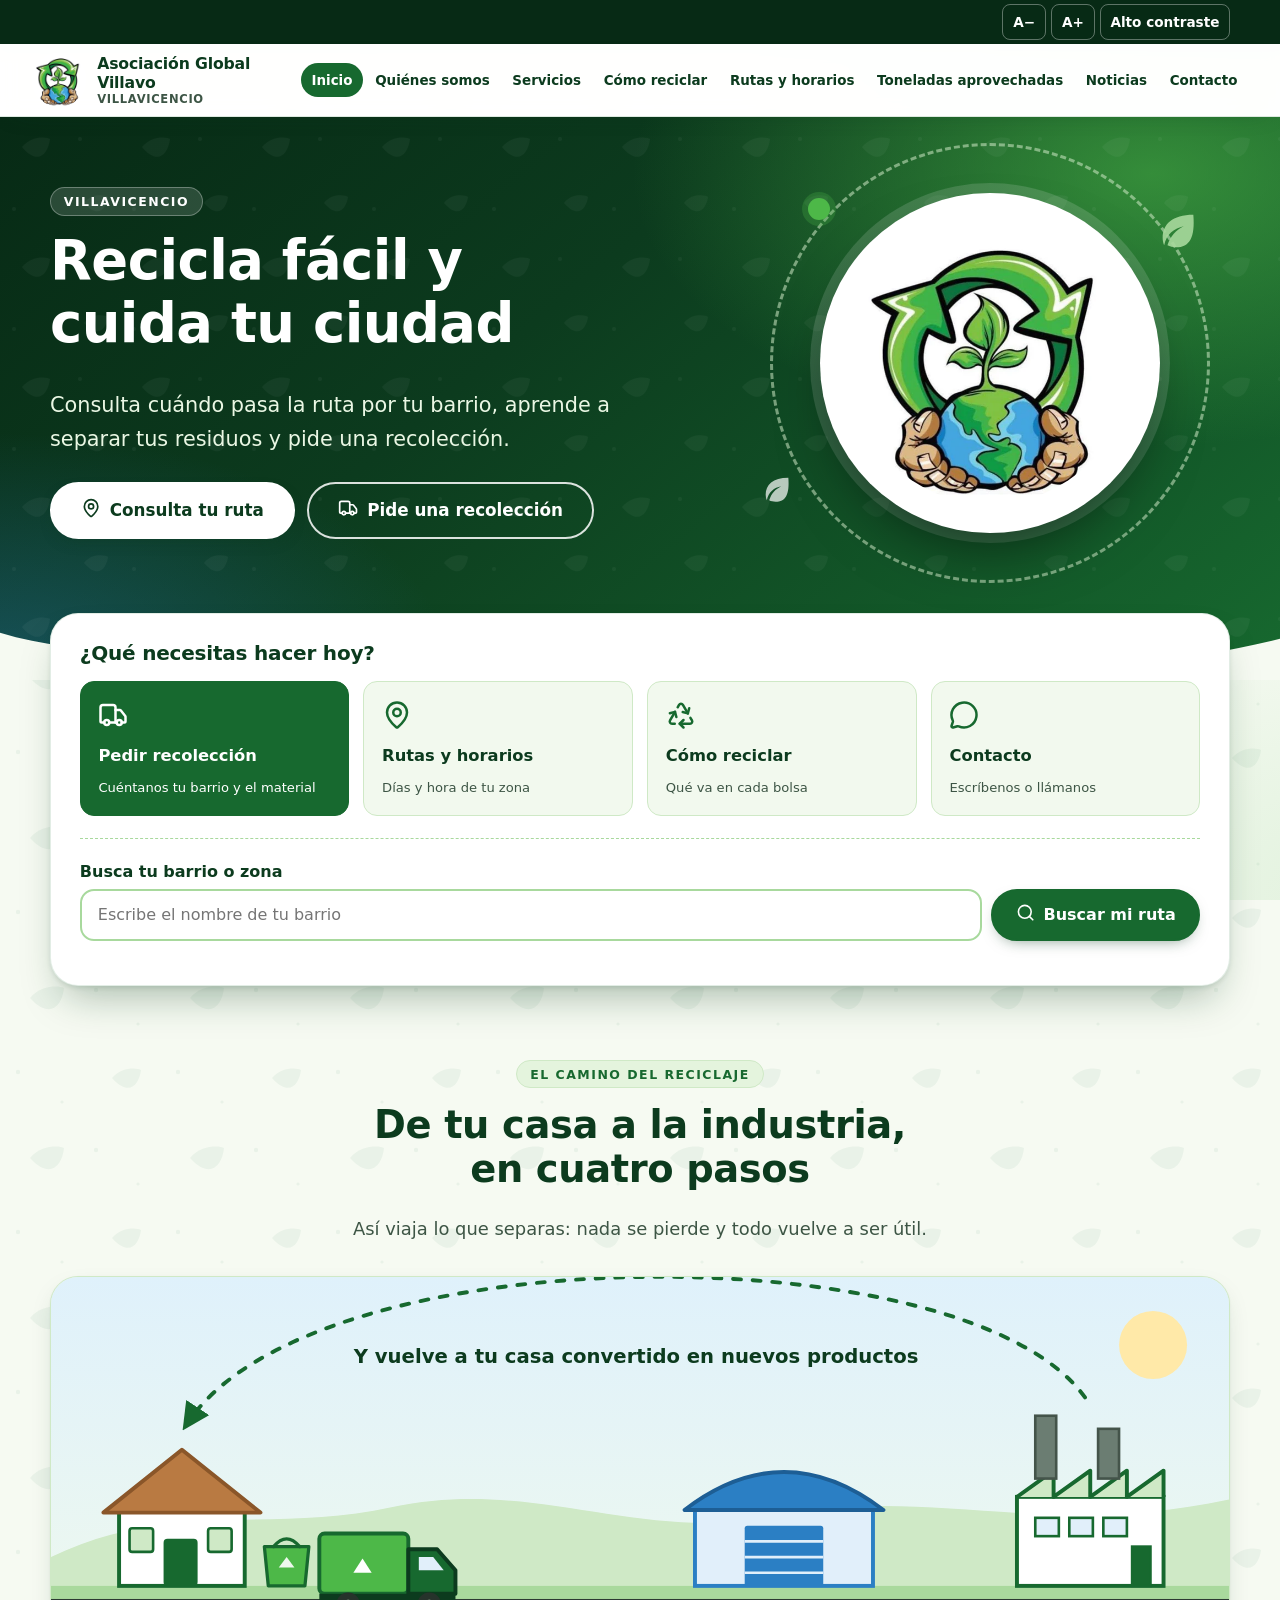
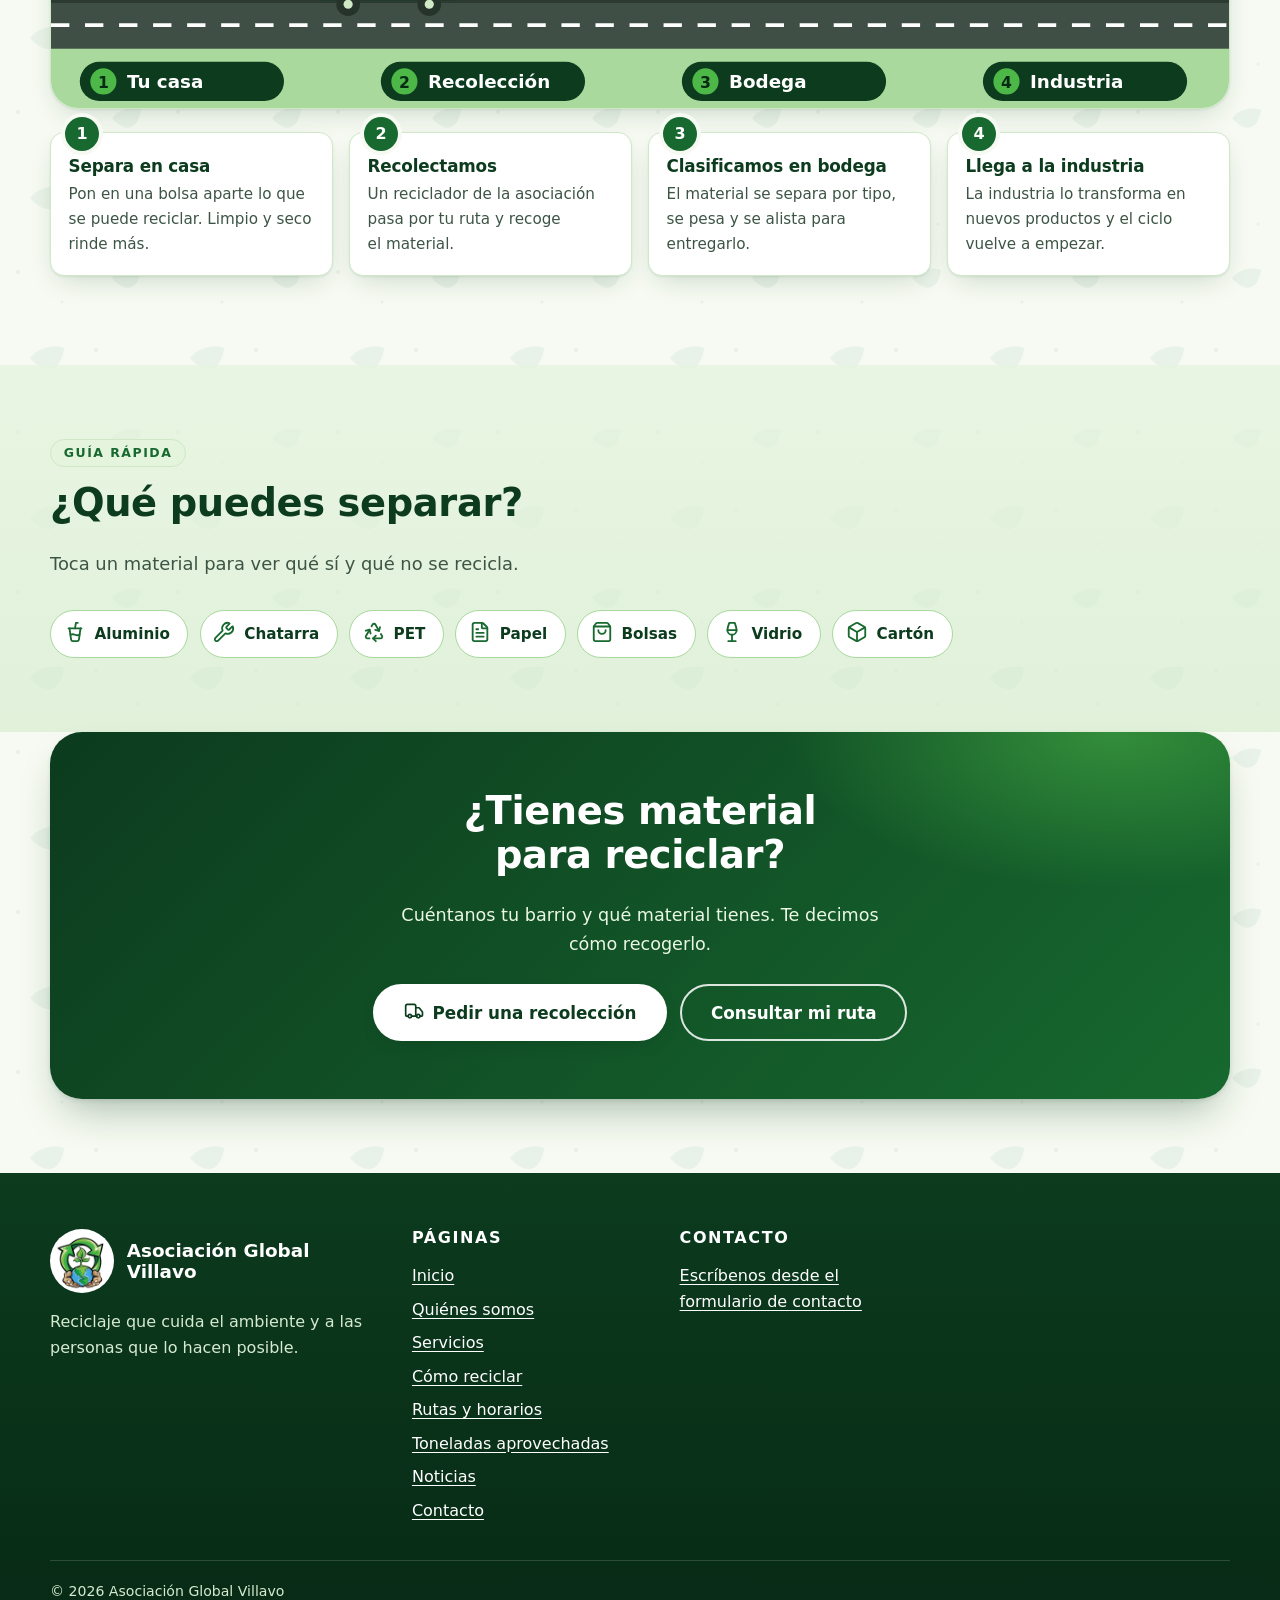
==== index.html @ 5810f5af "Sitio web de la Asociación Global Villavo: versión inicial Sitio estático multipágina (inicio, quién" ====
<!doctype html>
<html lang="es">
<head>
<meta charset="utf-8">
<meta name="viewport" content="width=device-width, initial-scale=1">
<title>Asociación Global Villavo · Reciclaje en tu ciudad</title>
<meta name="description" content="Consulta tu ruta, aprende a separar tus residuos y pide una recolección de material reciclable.">
<meta name="theme-color" content="#0c3b1e">
<meta property="og:type" content="website">
<meta property="og:locale" content="es_CO">
<meta property="og:title" content="Asociación Global Villavo · Reciclaje en tu ciudad">
<meta property="og:description" content="Consulta tu ruta, aprende a separar tus residuos y pide una recolección de material reciclable.">
<meta property="og:image" content="img/og-image.jpg">
<link rel="icon" type="image/png" sizes="48x48" href="img/favicon-32.png">
<link rel="apple-touch-icon" href="img/apple-touch-icon.png">
<link rel="preload" href="fonts/montserrat-latin-wght-normal.woff2" as="font" type="font/woff2" crossorigin>
<link rel="preload" href="fonts/open-sans-latin-wght-normal.woff2" as="font" type="font/woff2" crossorigin>
<link rel="stylesheet" href="css/styles.css">
<script>try{var d=document.documentElement,t=localStorage.getItem('tam');if(t)d.dataset.tam=t;if(localStorage.getItem('contraste')==='1')d.classList.add('alto-contraste');}catch(e){}document.documentElement.classList.add('con-js');</script>
</head>
<body data-page="inicio">
<main id="contenido">

<section class="heroe">
  <div class="contenedor heroe__grid">
    <div>
      <span class="etiqueta" style="background:rgba(255,255,255,.14);color:#fff;border-color:rgba(255,255,255,.3)" data-bind="empresa.ciudad">Reciclaje en tu ciudad</span>
      <h1 data-bind="inicio.titular">Recicla fácil y cuida tu ciudad</h1>
      <p data-bind="inicio.subtitulo">Consulta cuándo pasa la ruta por tu barrio, aprende a separar tus residuos y pide una recolección.</p>
      <div class="heroe__acciones">
        <a class="btn btn--claro btn--grande" href="rutas-y-horarios.html"><span data-icon="map-pin"></span> Consulta tu ruta</a>
        <a class="btn btn--borde-claro btn--grande" href="contacto.html?asunto=solicitud#formulario" data-wa-recoleccion><span data-icon="truck"></span> Pide una recolección</a>
      </div>
    </div>
    <div class="heroe__arte" aria-hidden="true">
      <div class="heroe__aro"></div>
      <div class="heroe__logo"><img src="img/logo.webp" width="340" height="340" alt=""></div>
      <svg class="hoja-flota hoja-flota--a" viewBox="0 0 24 24" fill="currentColor"><path d="M20 4C9 4 4 9 4 16c0 1.5.3 2.8.8 4C6 14 10 11 15 10c-4 2-7 5-8.5 10 1.2.7 2.8 1 4.5 1 7 0 10-5 9-17z"/></svg>
      <svg class="hoja-flota hoja-flota--b" viewBox="0 0 24 24" fill="currentColor"><path d="M20 4C9 4 4 9 4 16c0 1.5.3 2.8.8 4C6 14 10 11 15 10c-4 2-7 5-8.5 10 1.2.7 2.8 1 4.5 1 7 0 10-5 9-17z"/></svg>
    </div>
  </div>
  <svg class="ola" viewBox="0 0 1440 90" preserveAspectRatio="none" aria-hidden="true" focusable="false"><path d="M0,42 C200,96 420,4 700,40 C960,74 1180,104 1440,48 L1440,90 L0,90 Z"/></svg>
</section>

<div class="tramites-wrap contenedor">
  <div class="tramites reveal">
    <h2>¿Qué necesitas hacer hoy?</h2>
    <div class="tramites__botones">
      <a class="tramite tramite--principal" href="contacto.html?asunto=solicitud#formulario" data-wa-recoleccion><span data-icon="truck"></span>Pedir recolección<small>Cuéntanos tu barrio y el material</small></a>
      <a class="tramite" href="rutas-y-horarios.html"><span data-icon="map-pin"></span>Rutas y horarios<small>Días y hora de tu zona</small></a>
      <a class="tramite" href="como-reciclar.html"><span data-icon="recycle"></span>Cómo reciclar<small>Qué va en cada bolsa</small></a>
      <a class="tramite" href="contacto.html"><span data-icon="message-circle"></span>Contacto<small>Escríbenos o llámanos</small></a>
    </div>
    <form class="buscador" id="form-buscar" role="search" novalidate>
      <label for="buscar-zona">Busca tu barrio o zona</label>
      <div class="buscador__fila">
        <input class="campo" id="buscar-zona" type="search" list="lista-zonas" placeholder="Escribe el nombre de tu barrio" autocomplete="off" enterkeyhint="search">
        <button class="btn" type="submit"><span data-icon="search"></span> Buscar mi ruta</button>
      </div>
      <datalist id="lista-zonas"></datalist>
      <div class="buscador__res" id="buscar-res" aria-live="polite"></div>
    </form>
  </div>
</div>

<section class="seccion" id="proceso">
  <div class="contenedor">
    <div class="seccion__cab seccion__cab--centro reveal">
      <span class="etiqueta">El camino del reciclaje</span>
      <h2>De tu casa a la industria, en cuatro pasos</h2>
      <p class="lead">Así viaja lo que separas: nada se pierde y todo vuelve a ser útil.</p>
    </div>
    <div class="escena reveal">
<svg viewBox="0 0 900 330" role="img" aria-labelledby="escena-t escena-d" focusable="false">
  <title id="escena-t">El recorrido del material reciclable</title>
  <desc id="escena-d">Un camión recoge el material en una casa, lo lleva a la bodega y de ahí sigue hacia la industria, que lo convierte en nuevos productos.</desc>
  <defs>
    <marker id="punta" viewBox="0 0 10 10" refX="7" refY="5" markerWidth="7" markerHeight="7" orient="auto-start-reverse"><path d="M0,0 L10,5 L0,10 z" fill="#17692f"/></marker>
    <linearGradient id="cielo" x1="0" y1="0" x2="0" y2="1"><stop offset="0" stop-color="#dff1fb"/><stop offset="1" stop-color="#f1faec"/></linearGradient>
  </defs>
  <rect width="900" height="330" fill="url(#cielo)"/>
  <circle cx="842" cy="52" r="26" fill="#ffe9a8"/>
  <path d="M0 214 C90 170 170 196 260 176 C370 152 450 205 560 182 C670 160 760 200 900 170 L900 240 L0 240 Z" fill="#cfe9c6"/>
  <rect y="236" width="900" height="94" fill="#a9d99d"/>
  <rect y="248" width="900" height="36" fill="#3f4f45"/>
  <rect y="246" width="900" height="3" fill="#2c3a32"/>
  <line class="via-linea" x1="0" y1="266" x2="900" y2="266" stroke="#fff" stroke-width="3"/>

  <!-- vuelta del ciclo -->
  <path class="vuelta" d="M790 92 C700 -34 200 -34 104 112" fill="none" stroke="#17692f" stroke-width="3" stroke-linecap="round" marker-end="url(#punta)"/>
  <text x="447" y="66" text-anchor="middle" font-size="15">Y vuelve a tu casa convertido en nuevos productos</text>

  <!-- 1. casa -->
  <g>
    <rect x="52" y="178" width="96" height="58" fill="#fff" stroke="#17692f" stroke-width="3"/>
    <polygon points="40,180 100,132 160,180" fill="#b97a42" stroke="#8a5629" stroke-width="3" stroke-linejoin="round"/>
    <rect x="86" y="200" width="26" height="36" rx="3" fill="#17692f"/>
    <rect x="60" y="192" width="18" height="18" rx="2" fill="#cfe9c6" stroke="#17692f" stroke-width="2"/>
    <rect x="120" y="192" width="18" height="18" rx="2" fill="#cfe9c6" stroke="#17692f" stroke-width="2"/>
  </g>
  <g class="bolsa">
    <path d="M166 236 h28 l3 -30 h-34 z" fill="#4db848" stroke="#17692f" stroke-width="2.5" stroke-linejoin="round"/>
    <path d="M170 206 q10 -12 20 0" fill="none" stroke="#17692f" stroke-width="2.5" stroke-linecap="round"/>
    <path d="M174 222 l6 -8 l6 8 z" fill="#fff" opacity=".9"/>
  </g>

  <!-- 3. bodega -->
  <g>
    <rect x="492" y="176" width="136" height="60" fill="#e1effa" stroke="#2b7fc4" stroke-width="3"/>
    <path d="M484 178 Q560 120 636 178 Z" fill="#2b7fc4" stroke="#1d5e95" stroke-width="3" stroke-linejoin="round"/>
    <rect x="530" y="190" width="60" height="46" rx="2" fill="#2b7fc4"/>
    <g stroke="#e1effa" stroke-width="2"><line x1="530" y1="202" x2="590" y2="202"/><line x1="530" y1="214" x2="590" y2="214"/><line x1="530" y1="226" x2="590" y2="226"/></g>
  </g>
  <g>
    <rect class="fardo" x="640" y="214" width="26" height="22" rx="2" fill="#b97a42" stroke="#8a5629" stroke-width="2"/>
    <rect class="fardo" x="668" y="214" width="26" height="22" rx="2" fill="#4db848" stroke="#17692f" stroke-width="2" style="animation-delay:.2s"/>
    <rect class="fardo" x="654" y="192" width="26" height="22" rx="2" fill="#7fb7e6" stroke="#2b7fc4" stroke-width="2" style="animation-delay:.4s"/>
  </g>

  <!-- 4. industria -->
  <g>
    <rect x="738" y="168" width="112" height="68" fill="#fff" stroke="#17692f" stroke-width="3"/>
    <path d="M738 168 l28 -20 v20 l28 -20 v20 l28 -20 v20 l28 -20 v20" fill="#cfe9c6" stroke="#17692f" stroke-width="3" stroke-linejoin="round"/>
    <rect x="752" y="106" width="16" height="48" fill="#6b7d72" stroke="#44544a" stroke-width="2"/>
    <rect x="800" y="116" width="16" height="38" fill="#6b7d72" stroke="#44544a" stroke-width="2"/>
    <g fill="#e1effa" stroke="#17692f" stroke-width="2"><rect x="752" y="184" width="18" height="14"/><rect x="778" y="184" width="18" height="14"/><rect x="804" y="184" width="18" height="14"/><rect x="826" y="206" width="14" height="30" fill="#17692f"/></g>
    <circle class="humo" cx="760" cy="100" r="9" fill="#ffffff" stroke="#c4d2c9" stroke-width="1.5"/>
    <circle class="humo" cx="760" cy="100" r="9" fill="#ffffff" stroke="#c4d2c9" stroke-width="1.5"/>
    <circle class="humo" cx="760" cy="100" r="9" fill="#ffffff" stroke="#c4d2c9" stroke-width="1.5"/>
  </g>

  <!-- 2. camión -->
  <g transform="translate(205 196)">
    <g class="camion">
      <rect x="0" y="0" width="68" height="46" rx="4" fill="#4db848" stroke="#17692f" stroke-width="3"/>
      <path d="M68 12 h22 l14 16 v18 h-36 z" fill="#17692f" stroke="#0c3b1e" stroke-width="3" stroke-linejoin="round"/>
      <path d="M76 18 h11 l8 10 h-19 z" fill="#e1effa"/>
      <path d="M26 30 l7 -11 l7 11 z" fill="#fff"/>
      <rect x="0" y="46" width="104" height="5" fill="#0c3b1e"/>
      <g class="rueda"><circle cx="22" cy="54" r="9" fill="#26332b"/><circle cx="22" cy="54" r="3.5" fill="#cfe9c6"/></g>
      <g class="rueda"><circle cx="84" cy="54" r="9" fill="#26332b"/><circle cx="84" cy="54" r="3.5" fill="#cfe9c6"/></g>
    </g>
  </g>

  <!-- etiquetas -->
  <g font-size="14">
    <g><rect x="22" y="294" width="156" height="30" rx="15" fill="#0c3b1e"/><circle cx="40" cy="309" r="10" fill="#4db848"/><text x="40" y="314" text-anchor="middle" font-size="12" class="t-oscuro">1</text><text x="58" y="314" class="t-claro">Tu casa</text></g>
    <g><rect x="252" y="294" width="156" height="30" rx="15" fill="#0c3b1e"/><circle cx="270" cy="309" r="10" fill="#4db848"/><text x="270" y="314" text-anchor="middle" font-size="12" class="t-oscuro">2</text><text x="288" y="314" class="t-claro">Recolección</text></g>
    <g><rect x="482" y="294" width="156" height="30" rx="15" fill="#0c3b1e"/><circle cx="500" cy="309" r="10" fill="#4db848"/><text x="500" y="314" text-anchor="middle" font-size="12" class="t-oscuro">3</text><text x="518" y="314" class="t-claro">Bodega</text></g>
    <g><rect x="712" y="294" width="156" height="30" rx="15" fill="#0c3b1e"/><circle cx="730" cy="309" r="10" fill="#4db848"/><text x="730" y="314" text-anchor="middle" font-size="12" class="t-oscuro">4</text><text x="748" y="314" class="t-claro">Industria</text></g>
  </g>
</svg>
</div>
<ol class="pasos">
  <li class="reveal"><h3>Separa en casa</h3><p>Pon en una bolsa aparte lo que se puede reciclar. Limpio y seco rinde más.</p></li>
  <li class="reveal"><h3>Recolectamos</h3><p>Un reciclador de la asociación pasa por tu ruta y recoge el material.</p></li>
  <li class="reveal"><h3>Clasificamos en bodega</h3><p>El material se separa por tipo, se pesa y se alista para entregarlo.</p></li>
  <li class="reveal"><h3>Llega a la industria</h3><p>La industria lo transforma en nuevos productos y el ciclo vuelve a empezar.</p></li>
</ol>
  </div>
</section>

<section class="seccion seccion--verde" id="material">
  <div class="contenedor">
    <div class="seccion__cab reveal">
      <span class="etiqueta">Guía rápida</span>
      <h2>¿Qué puedes separar?</h2>
      <p class="lead">Toca un material para ver qué sí y qué no se recicla.</p>
    </div>
    <div class="chips-material reveal">
      <a class="chip-material" href="como-reciclar.html#aluminio"><span data-icon="cup-soda"></span>Aluminio</a>
      <a class="chip-material" href="como-reciclar.html#chatarra"><span data-icon="wrench"></span>Chatarra</a>
      <a class="chip-material" href="como-reciclar.html#pet"><span data-icon="recycle"></span>PET</a>
      <a class="chip-material" href="como-reciclar.html#papel"><span data-icon="file-text"></span>Papel</a>
      <a class="chip-material" href="como-reciclar.html#bolsas"><span data-icon="shopping-bag"></span>Bolsas</a>
      <a class="chip-material" href="como-reciclar.html#vidrio"><span data-icon="wine"></span>Vidrio</a>
      <a class="chip-material" href="como-reciclar.html#carton"><span data-icon="box"></span>Cartón</a>
    </div>
  </div>
</section>

<section class="seccion" id="sec-cifras" hidden>
  <div class="contenedor">
    <div class="seccion__cab seccion__cab--centro reveal"><span class="etiqueta">Nuestros números</span><h2>Lo que hemos logrado</h2></div>
    <div id="cifras"></div>
  </div>
</section>

<section class="seccion seccion--verde" id="sec-galeria" hidden>
  <div class="contenedor">
    <div class="seccion__cab reveal"><span class="etiqueta">En acción</span><h2>Así trabajamos</h2></div>
    <div class="galeria-wrap" id="galeria-wrap">
      <div id="galeria"></div>
      <div id="video-caja"></div>
    </div>
  </div>
</section>
<dialog class="visor" id="visor" aria-label="Foto ampliada"><button type="button" data-cerrar aria-label="Cerrar foto">✕</button><img alt=""></dialog>

<section class="seccion" id="sec-noticias">
  <div class="contenedor">
    <div class="seccion__cab reveal"><span class="etiqueta">Noticias</span><h2>Lo último que hacemos</h2></div>
    <div id="ultimas-noticias"></div>
    <p style="margin-top:1.4rem"><a class="btn btn--borde" href="noticias.html">Ver todas las noticias <span data-icon="arrow-right"></span></a></p>
  </div>
</section>

<section class="seccion" style="padding-top:0">
  <div class="contenedor">
    <div class="cta-final reveal">
      <h2>¿Tienes material para reciclar?</h2>
      <p>Cuéntanos tu barrio y qué material tienes. Te decimos cómo recogerlo.</p>
      <div class="heroe__acciones">
        <a class="btn btn--claro btn--grande" href="contacto.html?asunto=solicitud#formulario" data-wa-recoleccion><span data-icon="truck"></span> Pedir una recolección</a>
        <a class="btn btn--borde-claro btn--grande" href="rutas-y-horarios.html">Consultar mi ruta</a>
      </div>
    </div>
  </div>
</section>

</main>

<script src="js/icons.js" defer></script>
<script src="js/app.js" defer></script>
</body>
</html>
---- css/styles.css ----
/* =========================================================
   Sitio de la asociación de recicladores
   Paleta tomada del logo: verde hoja, verde bosque, azul tierra, tono mano.
   Todo el color vive en :root — cámbialo ahí y cambia en todo el sitio.
   ========================================================= */

@font-face {
  font-family: "Montserrat";
  src: url("../fonts/montserrat-latin-wght-normal.woff2") format("woff2");
  font-weight: 100 900;
  font-style: normal;
  font-display: swap;
}
@font-face {
  font-family: "Open Sans";
  src: url("../fonts/open-sans-latin-wght-normal.woff2") format("woff2");
  font-weight: 300 800;
  font-style: normal;
  font-display: swap;
}
@font-face {
  font-family: "Open Sans";
  src: url("../fonts/open-sans-latin-wght-italic.woff2") format("woff2");
  font-weight: 300 800;
  font-style: italic;
  font-display: swap;
}

:root {
  --verde-950: #072a15;
  --verde-900: #0c3b1e;   /* encabezados oscuros, pie */
  --verde-800: #11522a;
  --verde-700: #17692f;   /* botones y títulos (7:1 sobre blanco) */
  --verde-600: #1f8a3e;
  --verde-500: #4db848;   /* verde del logo: solo decoración y barras */
  --verde-300: #a8d99d;
  --verde-200: #cfe9c6;
  --verde-100: #e4f4dd;   /* tarjetas */
  --verde-50:  #f2f9ee;
  --fondo:     #f6faf2;   /* blanco roto */
  --papel:     #ffffff;
  --texto:     #14281b;
  --texto-suave: #3d5545;
  --azul:      #2b7fc4;   /* azul de la tierra del logo */
  --azul-100:  #e1effa;
  --tierra:    #b97a42;
  --tierra-100:#f6e9db;
  --alerta:    #9a3412;
  --alerta-100:#fff1e6;
  --whatsapp:  #25d366;
  --whatsapp-oscuro: #128c4a;

  --f-titulo: "Montserrat", "Segoe UI", system-ui, sans-serif;
  --f-texto: "Open Sans", "Segoe UI", system-ui, sans-serif;

  --radio: 22px;
  --radio-s: 14px;
  --sombra: 0 1px 2px rgba(12, 59, 30, .08), 0 10px 28px -10px rgba(12, 59, 30, .22);
  --sombra-alta: 0 2px 4px rgba(12, 59, 30, .10), 0 22px 40px -14px rgba(12, 59, 30, .35);
  --ancho: 1180px;
  --pad: clamp(1rem, 4vw, 2rem);
  --alto-barra: 72px;
}

*, *::before, *::after { box-sizing: border-box; }
[hidden] { display: none !important; }
.solo-admin, .solo-admin-inline { display: none; }
body.es-admin .solo-admin { display: block; }
body.es-admin .solo-admin-inline { display: inline; }
.h3 { font-size: clamp(1.15rem, 1.05rem + .5vw, 1.4rem); font-weight: 700; }
html {
  font-size: 100%;
  -webkit-text-size-adjust: 100%;
  scroll-behavior: smooth;
  scroll-padding-top: calc(var(--alto-barra) + 20px);
}
html[data-tam="1"] { font-size: 112.5%; }
html[data-tam="2"] { font-size: 125%; }
html[data-tam="3"] { font-size: 137.5%; }

body {
  margin: 0;
  font-family: var(--f-texto);
  font-size: 1rem;
  line-height: 1.65;
  color: var(--texto);
  background-color: var(--fondo);
  /* Textura: hojas muy tenues + puntos, y degradados verdes suaves en las esquinas */
  background-image:
    radial-gradient(1100px 520px at 105% -5%, rgba(77, 184, 72, .16), transparent 60%),
    radial-gradient(900px 480px at -10% 40%, rgba(43, 127, 196, .07), transparent 60%),
    radial-gradient(900px 520px at 110% 100%, rgba(77, 184, 72, .13), transparent 60%),
    url("data:image/svg+xml,%3Csvg xmlns='http://www.w3.org/2000/svg' width='160' height='160' viewBox='0 0 160 160'%3E%3Cg fill='%2317692f' fill-opacity='.055'%3E%3Cpath d='M30 38c12-14 30-12 34-10-2 18-14 32-34 10z'/%3E%3Cpath d='M112 118c10-12 26-10 29-8-2 15-12 27-29 8z'/%3E%3Ccircle cx='96' cy='30' r='2.2'/%3E%3Ccircle cx='18' cy='112' r='2.2'/%3E%3Ccircle cx='138' cy='64' r='1.6'/%3E%3Ccircle cx='62' cy='142' r='1.6'/%3E%3C/g%3E%3C/svg%3E");
  background-attachment: fixed, fixed, fixed, scroll;
  min-height: 100vh;
  display: flex;
  flex-direction: column;
  overflow-x: hidden;
}
main { flex: 1 0 auto; }
img, svg, video { max-width: 100%; }
img { height: auto; }
a { color: var(--verde-700); text-underline-offset: .18em; }
a:hover { color: var(--verde-900); }

h1, h2, h3, h4 {
  font-family: var(--f-titulo);
  line-height: 1.15;
  color: var(--verde-900);
  margin: 0 0 .6em;
  text-wrap: balance;
  letter-spacing: -.01em;
}
h1 { font-size: clamp(2rem, 1.2rem + 3.6vw, 3.4rem); font-weight: 800; }
h2 { font-size: clamp(1.6rem, 1.1rem + 2vw, 2.4rem); font-weight: 800; }
h3 { font-size: clamp(1.15rem, 1.05rem + .5vw, 1.4rem); font-weight: 700; }
p { margin: 0 0 1em; text-wrap: pretty; }
ul, ol { padding-left: 1.2em; }

:focus-visible {
  outline: 3px solid var(--azul);
  outline-offset: 3px;
  border-radius: 6px;
}

.solo-lectores {
  position: absolute !important; width: 1px; height: 1px; margin: -1px; padding: 0;
  overflow: hidden; clip: rect(0 0 0 0); white-space: nowrap; border: 0;
}

.saltar {
  position: absolute; left: 1rem; top: -4rem; z-index: 1000;
  background: var(--verde-900); color: #fff; padding: .8rem 1.2rem; border-radius: 0 0 12px 12px;
  font-weight: 700; text-decoration: none; transition: top .2s;
}
.saltar:focus { top: 0; color: #fff; }

.contenedor { width: min(100% - 2 * var(--pad), var(--ancho)); margin-inline: auto; }

/* ---------- Botones ---------- */
.btn {
  --bg: var(--verde-700); --fg: #fff; --bg-h: var(--verde-900);
  display: inline-flex; align-items: center; justify-content: center; gap: .55rem;
  min-height: 48px; padding: .7rem 1.4rem;
  font: 700 1rem/1.2 var(--f-titulo);
  color: var(--fg); background: var(--bg);
  border: 2px solid var(--bg); border-radius: 999px;
  text-decoration: none; cursor: pointer;
  transition: transform .18s ease, background-color .18s ease, box-shadow .18s ease, color .18s;
  box-shadow: 0 6px 16px -8px rgba(12, 59, 30, .6);
}
.btn:hover { background: var(--bg-h); border-color: var(--bg-h); color: var(--fg); transform: translateY(-2px); box-shadow: 0 12px 22px -10px rgba(12, 59, 30, .6); }
.btn:active { transform: translateY(0); }
.btn svg { width: 1.2em; height: 1.2em; flex: none; }
.btn--claro { --bg: #fff; --fg: var(--verde-900); --bg-h: var(--verde-100); border-color: #fff; }
.btn--borde { --bg: transparent; --fg: var(--verde-700); --bg-h: var(--verde-100); border-color: var(--verde-700); box-shadow: none; }
.btn--borde-claro { --bg: transparent; --fg: #fff; --bg-h: rgba(255,255,255,.16); border-color: rgba(255,255,255,.85); box-shadow: none; }
.btn--wa { --bg: var(--whatsapp-oscuro); --bg-h: #0d6e39; --fg: #fff; }
.btn--grande { min-height: 56px; padding: .9rem 1.8rem; font-size: 1.05rem; }
.btn--chico { min-height: 44px; padding: .45rem 1rem; font-size: .9rem; }

/* ---------- Barra superior (accesibilidad + redes) ---------- */
.barra-top { background: var(--verde-950); color: #e9f6e4; font-size: .85rem; }
.barra-top .contenedor { display: flex; align-items: center; justify-content: space-between; gap: 1rem; min-height: 42px; flex-wrap: wrap; padding-block: 4px; }
.barra-top a { color: #e9f6e4; text-decoration: none; }
.barra-top a:hover { color: #fff; text-decoration: underline; }
.barra-top__datos { display: flex; gap: 1.2rem; flex-wrap: wrap; align-items: center; }
.barra-top__datos span, .barra-top__datos a { display: inline-flex; align-items: center; gap: .4rem; }
.barra-top__datos svg { width: 1em; height: 1em; }
.barra-top__der { display: flex; align-items: center; gap: .6rem; margin-left: auto; flex-wrap: wrap; justify-content: flex-end; }
.a11y { display: inline-flex; align-items: center; gap: .3rem; }
.a11y button {
  min-width: 44px; min-height: 36px; padding: 0 .6rem; border-radius: 8px;
  border: 1px solid rgba(255,255,255,.35); background: transparent; color: #fff;
  font: 700 .85rem var(--f-titulo); cursor: pointer;
}
.a11y button:hover { background: rgba(255,255,255,.14); }
.a11y button[aria-pressed="true"] { background: #fff; color: var(--verde-900); }
.redes { display: flex; gap: .4rem; align-items: center; }
.redes a {
  display: inline-grid; place-items: center; width: 36px; height: 36px; border-radius: 50%;
  background: #fff; transition: transform .18s ease, box-shadow .18s;
}
.redes a:hover { transform: translateY(-2px) scale(1.06); box-shadow: 0 6px 14px -6px rgba(0,0,0,.6); }
.redes svg { width: 18px; height: 18px; display: block; }
.hide-s { display: inline; } .show-s { display: none; }
@media (max-width: 560px) {
  .hide-s { display: none; } .show-s { display: inline; }
  .barra-top .redes a { width: 32px; height: 32px; }
  .barra-top .redes svg { width: 16px; height: 16px; }
  .barra-top .contenedor { gap: .4rem; }
  .a11y button { min-width: 40px; padding: 0 .5rem; }
}
.redes--grande a { width: 52px; height: 52px; box-shadow: var(--sombra); }
.redes--grande svg { width: 26px; height: 26px; }

/* ---------- Encabezado ---------- */
.cabecera {
  position: sticky; top: 0; z-index: 50;
  background: rgba(255, 255, 255, .94);
  backdrop-filter: saturate(1.4) blur(8px);
  -webkit-backdrop-filter: saturate(1.4) blur(8px);
  border-bottom: 1px solid rgba(23, 105, 47, .14);
  box-shadow: 0 8px 24px -18px rgba(12, 59, 30, .5);
}
.cabecera .contenedor { display: flex; align-items: center; gap: 1rem; min-height: var(--alto-barra); width: min(100% - 2 * var(--pad), 1320px); }
.marca { display: flex; align-items: center; gap: .7rem; text-decoration: none; color: var(--verde-900); flex: none; min-width: 0; }
.marca img { width: 54px; height: 54px; object-fit: contain; border-radius: 50%; }
.marca__texto { display: grid; line-height: 1.1; min-width: 0; }
.marca__texto strong { font: 800 .98rem var(--f-titulo); letter-spacing: -.01em; max-width: 10.5rem; }
.marca__texto small { font: 600 .72rem var(--f-titulo); color: var(--texto-suave); letter-spacing: .06em; text-transform: uppercase; }

.nav { margin-left: auto; min-width: 0; order: 1; }
.nav ul { list-style: none; margin: 0; padding: 0; display: flex; gap: .1rem; align-items: center; flex-wrap: wrap; justify-content: flex-end; }
.nav a {
  display: block; padding: .6rem .66rem; border-radius: 999px;
  font: 700 .84rem var(--f-titulo); color: var(--verde-900); text-decoration: none; white-space: nowrap;
  transition: background-color .15s, color .15s;
}
.nav a:hover { background: var(--verde-100); }
.nav a[aria-current="page"] { background: var(--verde-700); color: #fff; }
.cabecera__wa { flex: none; order: 2; }
.btn-menu { display: none; }

@media (max-width: 1240px) {
  .btn-menu {
    display: inline-flex; align-items: center; gap: .5rem;
    min-height: 46px; padding: 0 1rem; border-radius: 999px;
    background: var(--verde-900); color: #fff; border: 0; cursor: pointer;
    font: 800 .95rem var(--f-titulo);
  }
  .btn-menu svg { width: 1.2em; height: 1.2em; }
  .marca { margin-right: auto; }
  .cabecera__wa { order: 2; }
  .btn-menu { margin-left: 0; order: 3; }
  .nav {
    position: absolute; left: 0; right: 0; top: 100%;
    background: #fff; border-bottom: 1px solid var(--verde-200);
    box-shadow: 0 24px 30px -20px rgba(12, 59, 30, .5);
    max-height: 0; overflow: hidden; visibility: hidden;
    transition: max-height .3s ease, visibility 0s .3s;
    margin: 0;
  }
  .nav[data-abierto="true"] { max-height: 80vh; overflow: auto; visibility: visible; transition: max-height .3s ease; }
  .nav ul { flex-direction: column; align-items: stretch; padding: .6rem var(--pad) 1rem; gap: .2rem; }
  .nav a { padding: .9rem 1rem; font-size: 1rem; border-radius: 14px; }
}
@media (max-width: 560px) {
  .marca__texto { display: none; }
  .marca img { width: 46px; height: 46px; }
  .cabecera .contenedor { gap: .6rem; }
  .cabecera__wa { padding-inline: .9rem; min-height: 46px; font-size: .9rem; }
  .barra-top__datos { display: none; }
  .barra-top__der { margin-inline: auto; }
}
@media (min-width: 561px) and (max-width: 760px) {
  .marca__texto small { display: none; }
}

/* ---------- Encabezado de página (degradado + ola) ---------- */
.portada-pagina {
  position: relative; color: #fff; overflow: hidden;
  background:
    radial-gradient(700px 320px at 85% 0%, rgba(77, 184, 72, .55), transparent 65%),
    radial-gradient(600px 300px at 0% 100%, rgba(43, 127, 196, .35), transparent 65%),
    linear-gradient(135deg, var(--verde-900) 0%, var(--verde-800) 55%, var(--verde-700) 100%);
  padding: clamp(1.8rem, 5vw, 3.2rem) 0 clamp(4.8rem, 9vw, 6.8rem);
}
.portada-pagina::before {
  content: ""; position: absolute; inset: 0; opacity: .5; pointer-events: none;
  background-image: url("data:image/svg+xml,%3Csvg xmlns='http://www.w3.org/2000/svg' width='120' height='120' viewBox='0 0 120 120'%3E%3Cg fill='%23ffffff' fill-opacity='.08'%3E%3Cpath d='M22 30c10-12 25-10 28-8-2 15-12 27-28 8z'/%3E%3Cpath d='M84 86c8-10 21-8 24-6-2 12-10 22-24 6z'/%3E%3Ccircle cx='80' cy='22' r='2'/%3E%3Ccircle cx='14' cy='92' r='2'/%3E%3C/g%3E%3C/svg%3E");
}
.portada-pagina .contenedor { position: relative; z-index: 1; }
.portada-pagina h1 { color: #fff; margin-bottom: .35em; }
.portada-pagina p { font-size: clamp(1.02rem, .95rem + .5vw, 1.25rem); max-width: 60ch; color: #eaf7e4; margin: 0; }
.portada-pagina .migas { font: 600 .82rem var(--f-titulo); margin-bottom: 1rem; color: #cfe9c6; max-width: none; }
.migas a { color: #fff; }
.ola { position: absolute; left: 0; right: 0; bottom: -1px; width: 100%; height: clamp(46px, 7vw, 90px); display: block; }
.ola path { fill: var(--fondo); }

/* ---------- Secciones ---------- */
.seccion { padding: clamp(2.6rem, 6vw, 4.6rem) 0; position: relative; }
.seccion--verde { background: linear-gradient(180deg, rgba(228, 244, 221, .75), rgba(207, 233, 198, .55)); }
.seccion__cab { max-width: 62ch; margin-bottom: 2rem; }
.seccion__cab--centro { margin-inline: auto; text-align: center; }
.etiqueta {
  display: inline-block; font: 800 .78rem var(--f-titulo); letter-spacing: .12em; text-transform: uppercase;
  color: var(--verde-700); background: var(--verde-100); border: 1px solid var(--verde-200);
  padding: .35rem .8rem; border-radius: 999px; margin-bottom: .9rem;
}
.lead { font-size: 1.12rem; color: var(--texto-suave); }

/* ---------- Tarjetas ---------- */
.tarjeta {
  background: var(--papel); border-radius: var(--radio); padding: 1.5rem;
  border: 1px solid rgba(23, 105, 47, .10);
  box-shadow: var(--sombra);
  transition: transform .22s ease, box-shadow .22s ease;
}
.tarjeta:hover { transform: translateY(-5px); box-shadow: var(--sombra-alta); }
.tarjeta--verde { background: var(--verde-100); border-color: var(--verde-200); }
.tarjeta--plana:hover { transform: none; box-shadow: var(--sombra); }
.icono-caja {
  width: 56px; height: 56px; border-radius: 18px; display: grid; place-items: center;
  background: var(--verde-100); color: var(--verde-700); margin-bottom: 1rem;
  transition: transform .25s ease, background-color .25s;
}
.tarjeta:hover .icono-caja { transform: rotate(-6deg) scale(1.06); background: var(--verde-700); color: #fff; }
.icono-caja svg { width: 28px; height: 28px; }
.rejilla { display: grid; gap: 1.2rem; }
.rejilla--2 { grid-template-columns: repeat(auto-fit, minmax(min(100%, 320px), 1fr)); }
.rejilla--3 { grid-template-columns: repeat(auto-fit, minmax(min(100%, 260px), 1fr)); }
.rejilla--4 { grid-template-columns: repeat(auto-fit, minmax(min(100%, 230px), 1fr)); }

/* ---------- Inicio: portada ---------- */
.heroe {
  position: relative; color: #fff; overflow: hidden;
  background:
    radial-gradient(800px 420px at 90% 10%, rgba(77, 184, 72, .6), transparent 65%),
    radial-gradient(700px 380px at 0% 100%, rgba(43, 127, 196, .38), transparent 65%),
    linear-gradient(140deg, var(--verde-950) 0%, var(--verde-900) 40%, var(--verde-700) 100%);
  padding: clamp(2.4rem, 6vw, 4.4rem) 0 clamp(6.5rem, 11vw, 9rem);
}
.heroe::before { content: ""; position: absolute; inset: 0; opacity: .6; pointer-events: none;
  background-image: url("data:image/svg+xml,%3Csvg xmlns='http://www.w3.org/2000/svg' width='120' height='120' viewBox='0 0 120 120'%3E%3Cg fill='%23ffffff' fill-opacity='.07'%3E%3Cpath d='M22 30c10-12 25-10 28-8-2 15-12 27-28 8z'/%3E%3Cpath d='M84 86c8-10 21-8 24-6-2 12-10 22-24 6z'/%3E%3Ccircle cx='80' cy='22' r='2'/%3E%3Ccircle cx='14' cy='92' r='2'/%3E%3C/g%3E%3C/svg%3E"); }
.heroe__grid { position: relative; z-index: 1; display: grid; grid-template-columns: 1.15fr .85fr; gap: clamp(1.5rem, 4vw, 3.5rem); align-items: center; }
.heroe h1 { color: #fff; max-width: 16ch; }
.heroe p { font-size: clamp(1.05rem, 1rem + .5vw, 1.3rem); color: #eaf7e4; max-width: 46ch; }
.heroe__acciones { display: flex; flex-wrap: wrap; gap: .8rem; margin-top: 1.6rem; }
.heroe__arte { position: relative; display: grid; place-items: center; min-height: 320px; }
.heroe__aro {
  position: absolute; width: min(100%, 440px); aspect-ratio: 1; border-radius: 50%;
  border: 3px dashed rgba(207, 233, 198, .55);
  animation: girar 38s linear infinite;
}
.heroe__aro::after { content: ""; position: absolute; width: 22px; height: 22px; border-radius: 50%; background: var(--verde-500); top: 12%; left: 8%; box-shadow: 0 0 0 6px rgba(77, 184, 72, .25); }
.heroe__logo {
  position: relative; width: min(78%, 340px); aspect-ratio: 1; border-radius: 50%;
  background: #fff; display: grid; place-items: center; padding: 6%;
  box-shadow: 0 30px 60px -20px rgba(0, 0, 0, .55), 0 0 0 10px rgba(255, 255, 255, .14);
  animation: flotar 6s ease-in-out infinite;
}
.heroe__logo img { width: 100%; height: 100%; object-fit: contain; border-radius: 50%; }
.hoja-flota { position: absolute; width: 46px; height: 46px; color: var(--verde-300); opacity: .9; animation: flotar 7s ease-in-out infinite; }
.hoja-flota--a { top: 4%; right: 6%; animation-delay: -2s; }
.hoja-flota--b { bottom: 8%; left: 2%; width: 34px; height: 34px; animation-delay: -4s; color: #fff; opacity: .7; }
@keyframes girar { to { transform: rotate(360deg); } }
@keyframes flotar { 0%, 100% { transform: translateY(0); } 50% { transform: translateY(-12px); } }
@media (max-width: 860px) {
  .heroe { padding: 1.3rem 0 5.6rem; }
  .heroe__grid { grid-template-columns: 1fr; gap: .8rem; }
  .heroe__arte { order: -1; min-height: 176px; }
  .heroe__logo { width: 142px; box-shadow: 0 18px 36px -16px rgba(0, 0, 0, .55), 0 0 0 7px rgba(255, 255, 255, .14); }
  .heroe__aro { width: 186px; }
  .heroe h1 { max-width: none; }
  .heroe__acciones { margin-top: 1.1rem; }
  .heroe .etiqueta { margin-bottom: .6rem; }
  .hoja-flota--a { right: 12%; }
  .tramites-wrap { margin-top: -3.4rem; }
}

/* ---------- Trámites rápidos + buscador ---------- */
.tramites-wrap { position: relative; z-index: 3; margin-top: -4.2rem; }
.tramites {
  background: var(--papel); border-radius: 28px; padding: clamp(1.1rem, 3vw, 1.8rem);
  box-shadow: var(--sombra-alta); border: 1px solid rgba(23, 105, 47, .12);
}
.tramites h2 { font-size: 1.25rem; margin-bottom: 1rem; }
.tramites__botones { display: grid; grid-template-columns: repeat(4, 1fr); gap: .9rem; }
.tramite {
  display: flex; flex-direction: column; align-items: flex-start; gap: .7rem; text-decoration: none;
  padding: 1.1rem; border-radius: var(--radio-s); background: var(--verde-50); border: 1.5px solid var(--verde-200);
  color: var(--verde-900); font: 800 1.02rem/1.2 var(--f-titulo); min-height: 118px;
  transition: transform .2s ease, background-color .2s, border-color .2s, box-shadow .2s;
}
.tramite svg { width: 30px; height: 30px; color: var(--verde-700); transition: transform .25s; }
.tramite small { display: block; font: 400 .82rem/1.4 var(--f-texto); color: var(--texto-suave); margin-top: .15rem; }
.tramite:hover { transform: translateY(-4px); background: #fff; border-color: var(--verde-600); box-shadow: var(--sombra); color: var(--verde-900); }
.tramite:hover svg { transform: scale(1.15) rotate(-5deg); }
.tramite--principal { background: var(--verde-700); border-color: var(--verde-700); color: #fff; }
.tramite--principal svg, .tramite--principal small { color: #fff; }
.tramite--principal:hover { background: var(--verde-900); border-color: var(--verde-900); color: #fff; }
@media (max-width: 900px) { .tramites__botones { grid-template-columns: repeat(2, 1fr); } }
@media (max-width: 420px) { .tramite { min-height: 104px; padding: .9rem; font-size: .95rem; } .tramite small { display: none; } }

.buscador { margin-top: 1.4rem; padding-top: 1.4rem; border-top: 1px dashed var(--verde-300); }
.buscador label { font: 800 1rem var(--f-titulo); display: block; margin-bottom: .5rem; color: var(--verde-900); }
.buscador__fila { display: flex; gap: .6rem; flex-wrap: wrap; }
.campo, .buscador input, .buscador select {
  flex: 1 1 240px; min-height: 52px; padding: .7rem 1rem; font: 400 1rem var(--f-texto);
  color: var(--texto); background: #fff; border: 2px solid var(--verde-300); border-radius: 14px;
}
.campo:hover { border-color: var(--verde-600); }
.campo:focus { outline: 3px solid var(--azul); outline-offset: 1px; border-color: var(--azul); }
.buscador__res { margin-top: 1rem; }
.resultado-ruta { background: var(--verde-50); border: 1.5px solid var(--verde-200); border-radius: var(--radio-s); padding: 1rem 1.2rem; margin-bottom: .7rem; }
.resultado-ruta strong { font-family: var(--f-titulo); color: var(--verde-900); }

/* ---------- Proceso ---------- */
.escena {
  background: #eaf6e4;
  border: 1px solid var(--verde-200); border-radius: 28px; overflow: hidden; box-shadow: var(--sombra);
}
.escena svg { display: block; width: 100%; height: auto; }
.escena text { font-family: var(--f-titulo); font-weight: 800; fill: var(--verde-900); }
.escena .t-claro { fill: #fff; font-size: 14px; }
.escena .t-oscuro { fill: var(--verde-950); }
.pasos { counter-reset: paso; display: grid; grid-template-columns: repeat(4, 1fr); gap: 1rem; margin-top: 1.4rem; padding: 0; list-style: none; }
.pasos li { counter-increment: paso; position: relative; background: #fff; border-radius: var(--radio-s); padding: 1.2rem 1.1rem 1.1rem; border: 1px solid var(--verde-200); box-shadow: var(--sombra); }
.pasos li::before {
  content: counter(paso); position: absolute; top: -16px; left: 14px; width: 34px; height: 34px; border-radius: 50%;
  display: grid; place-items: center; background: var(--verde-700); color: #fff; font: 800 1rem var(--f-titulo);
  box-shadow: 0 0 0 4px var(--fondo);
}
.pasos h3 { font-size: 1.05rem; margin: .3rem 0 .35rem; }
.pasos p { margin: 0; font-size: .95rem; color: var(--texto-suave); }
@media (max-width: 900px) { .pasos { grid-template-columns: repeat(2, 1fr); gap: 1.4rem 1rem; } }
@media (max-width: 480px) { .pasos { grid-template-columns: 1fr; } }

/* animaciones de la escena */
.camion { animation: ruta-camion 14s cubic-bezier(.5, 0, .5, 1) infinite; transform-box: fill-box; }
@keyframes ruta-camion {
  0%   { transform: translateX(-70px); opacity: 0; }
  5%   { transform: translateX(0); opacity: 1; }
  16%  { transform: translateX(0); }
  44%  { transform: translateX(305px); }
  58%  { transform: translateX(305px); }
  84%  { transform: translateX(535px); opacity: 1; }
  93%  { transform: translateX(585px); opacity: 0; }
  100% { transform: translateX(585px); opacity: 0; }
}
.via-linea { stroke-dasharray: 14 12; animation: via 1.2s linear infinite; }
@keyframes via { to { stroke-dashoffset: -26; } }
.humo { animation: humo 3.6s ease-out infinite; transform-box: fill-box; transform-origin: center; opacity: 0; }
.humo:nth-of-type(2) { animation-delay: 1.2s; }
.humo:nth-of-type(3) { animation-delay: 2.4s; }
@keyframes humo { 0% { transform: translate(0, 0) scale(.5); opacity: 0; } 20% { opacity: .75; } 100% { transform: translate(14px, -46px) scale(1.5); opacity: 0; } }
.bolsa { animation: bolsa 14s ease-in-out infinite; transform-box: fill-box; transform-origin: bottom center; }
@keyframes bolsa { 0%, 6% { transform: scale(1); opacity: 1; } 12%, 100% { transform: scale(.0); opacity: 0; } 98% { opacity: 0; } }
.fardo { animation: fardo 14s ease-in-out infinite; transform-box: fill-box; transform-origin: bottom center; opacity: 0; }
@keyframes fardo { 0%, 44% { transform: scale(0); opacity: 0; } 52%, 90% { transform: scale(1); opacity: 1; } 100% { transform: scale(1); opacity: 0; } }
.vuelta { stroke-dasharray: 6 9; animation: via 1.6s linear infinite; }
.rueda { transform-box: fill-box; transform-origin: center; animation: rodar .6s linear infinite; }
@keyframes rodar { to { transform: rotate(360deg); } }

/* ---------- Cifras ---------- */
.cifras { display: grid; grid-template-columns: repeat(auto-fit, minmax(min(100%, 220px), 1fr)); gap: 1.2rem; }
.cifra { text-align: center; padding: 1.6rem 1rem; }
.cifra__num { font: 800 clamp(2.4rem, 1.6rem + 3vw, 3.6rem)/1 var(--f-titulo); color: var(--verde-700); font-variant-numeric: tabular-nums; }
.cifra__txt { font: 700 .95rem var(--f-titulo); color: var(--texto-suave); margin-top: .5rem; }

/* ---------- Galería y video ---------- */
.galeria-wrap { display: grid; gap: 2rem; align-items: start; }
@media (min-width: 900px) { .galeria-wrap.con-video { grid-template-columns: 1fr 320px; } }
.galeria { display: grid; grid-template-columns: repeat(var(--cols, 3), 1fr); gap: .8rem; }
.galeria button { padding: 0; border: 0; background: var(--verde-100); border-radius: var(--radio-s); overflow: hidden; cursor: zoom-in; aspect-ratio: 4 / 3; position: relative; }
.galeria img { width: 100%; height: 100%; object-fit: cover; display: block; transition: transform .4s ease; }
.galeria button:hover img { transform: scale(1.06); }
@media (max-width: 700px) { .galeria { grid-template-columns: repeat(2, 1fr); } }
.visor { border: 0; padding: 0; background: transparent; max-width: min(94vw, 1100px); }
.visor::backdrop { background: rgba(7, 42, 21, .88); }
.visor img { max-height: 86vh; border-radius: 16px; display: block; margin: auto; }
.visor button { position: absolute; top: 8px; right: 8px; min-width: 44px; min-height: 44px; border-radius: 50%; border: 0; background: #fff; color: var(--verde-900); font: 800 1.2rem var(--f-titulo); cursor: pointer; }
.video-vertical { width: min(100%, 340px); aspect-ratio: 9 / 16; border-radius: 24px; background: #000; box-shadow: var(--sombra-alta); display: block; margin-inline: auto; }

/* ---------- Noticias ---------- */
.noticia { display: grid; gap: .7rem; align-content: start; overflow: hidden; padding: 0; }
.noticia__foto { aspect-ratio: 16 / 9; background: linear-gradient(135deg, var(--verde-700), var(--verde-500)); display: block; width: 100%; object-fit: cover; }
.noticia__cuerpo { padding: 1.1rem 1.3rem 1.4rem; }
.noticia time { font: 700 .8rem var(--f-titulo); color: var(--verde-700); text-transform: uppercase; letter-spacing: .08em; }
.noticia h3 { margin: .3rem 0 .5rem; }
.noticia details summary { cursor: pointer; font: 800 .92rem var(--f-titulo); color: var(--verde-700); list-style: none; padding: .4rem 0; min-height: 44px; display: flex; align-items: center; gap: .4rem; }
.noticia details summary::-webkit-details-marker { display: none; }
.noticia details summary::after { content: "→"; transition: transform .2s; }
.noticia details[open] summary::after { transform: rotate(90deg); }
.noticia details p:first-of-type { margin-top: .4rem; }

/* ---------- Vacío (público) ---------- */
.vacio {
  border: 2px dashed var(--verde-300); border-radius: var(--radio); padding: 2rem 1.4rem; text-align: center;
  background: rgba(255, 255, 255, .6); color: var(--texto-suave);
}
.vacio svg { width: 40px; height: 40px; color: var(--verde-600); margin-bottom: .5rem; }
.vacio p { max-width: 52ch; margin-inline: auto; }

/* ---------- Información pendiente (solo administradores) ---------- */
.pend-chip { display: none; align-items: center; justify-content: center; border: 2px dashed var(--alerta); background: var(--alerta-100); color: #5a1f08; border-radius: 999px; font: 800 .78rem var(--f-titulo); padding: .4rem .75rem; min-height: 44px; }
body.es-admin .pend-chip { display: inline-flex; }
.pendiente {
  display: none; border: 2px dashed var(--alerta); background: var(--alerta-100); color: #5a1f08;
  border-radius: var(--radio-s); padding: .8rem 1rem; margin: .8rem 0; font-size: .95rem; line-height: 1.45;
}
.pendiente strong { display: inline-block; background: var(--alerta); color: #fff; padding: .1rem .55rem; border-radius: 999px; font: 800 .75rem var(--f-titulo); letter-spacing: .06em; text-transform: uppercase; margin-right: .5rem; }
body.es-admin .pendiente { display: block; }
.admin-barra {
  display: none; position: fixed; left: 0; right: 0; bottom: 0; z-index: 90; background: #3a1405; color: #fff;
  padding: .6rem var(--pad); font-size: .9rem; align-items: center; gap: .8rem; flex-wrap: wrap; justify-content: center;
}
body.es-admin .admin-barra { display: flex; }
body.es-admin { padding-bottom: 64px; }
.admin-barra button, .admin-barra a { color: #fff; background: transparent; border: 1px solid rgba(255,255,255,.5); border-radius: 999px; padding: .35rem .9rem; font: 700 .85rem var(--f-titulo); cursor: pointer; text-decoration: none; min-height: 36px; }
.admin-barra button:hover { background: rgba(255,255,255,.15); }
.admin-lista { display: none; position: fixed; left: var(--pad); right: var(--pad); bottom: 70px; max-height: 60vh; overflow: auto; z-index: 91; background: #fff; color: var(--texto); border: 2px solid var(--alerta); border-radius: 18px; padding: 1rem 1.3rem; box-shadow: var(--sombra-alta); max-width: 720px; margin-inline: auto; }
.admin-lista.abierta { display: block; }
.admin-lista h2 { font-size: 1.1rem; }
.admin-lista li { margin-bottom: .3rem; }

/* ---------- Contenido de páginas ---------- */
.dos-col { display: grid; grid-template-columns: 1fr 1fr; gap: clamp(1.2rem, 3vw, 2.4rem); align-items: start; }
@media (max-width: 820px) { .dos-col { grid-template-columns: 1fr; } }
.cita-mv { border-left: 6px solid var(--verde-500); }
.equipo { display: grid; grid-template-columns: repeat(auto-fit, minmax(min(100%, 230px), 1fr)); gap: 1.2rem; }
.persona { text-align: center; }
.persona img, .persona .avatar { width: 112px; height: 112px; border-radius: 50%; object-fit: cover; margin: 0 auto .8rem; background: linear-gradient(135deg, var(--verde-700), var(--verde-500)); display: block; }
.persona small { color: var(--texto-suave); font-weight: 600; }
.lista-chulos { list-style: none; padding: 0; margin: 0; display: grid; gap: .55rem; }
.lista-chulos li { position: relative; padding-left: 1.9rem; }
.lista-chulos li::before { content: ""; position: absolute; left: 0; top: .35em; width: 1.15rem; height: 1.15rem; border-radius: 50%; background: var(--verde-500) url("data:image/svg+xml,%3Csvg xmlns='http://www.w3.org/2000/svg' viewBox='0 0 24 24' fill='none' stroke='white' stroke-width='3.4' stroke-linecap='round' stroke-linejoin='round'%3E%3Cpath d='M5 12.5l4.5 4.5L19 7.5'/%3E%3C/svg%3E") center / 70% no-repeat; }
.lista-equis li::before { background-color: #b4442b; background-image: url("data:image/svg+xml,%3Csvg xmlns='http://www.w3.org/2000/svg' viewBox='0 0 24 24' fill='none' stroke='white' stroke-width='3.4' stroke-linecap='round'%3E%3Cpath d='M7 7l10 10M17 7L7 17'/%3E%3C/svg%3E"); }

/* guía de reciclaje */
.bolsas { display: grid; grid-template-columns: repeat(auto-fit, minmax(min(100%, 250px), 1fr)); gap: 1rem; margin-bottom: 1.6rem; }
.bolsa-tipo { border-radius: var(--radio-s); padding: 1.1rem 1.2rem; border: 2px solid; display: flex; gap: .9rem; align-items: flex-start; background: #fff; }
.bolsa-tipo i { flex: none; width: 34px; height: 42px; border-radius: 6px 6px 10px 10px; display: block; position: relative; margin-top: .15rem; }
.bolsa-tipo i::before { content: ""; position: absolute; left: 50%; top: -7px; width: 16px; height: 10px; transform: translateX(-50%); border-radius: 6px 6px 0 0; background: inherit; filter: brightness(.9); }
.bolsa-tipo--blanca { border-color: #b8c4bb; } .bolsa-tipo--blanca i { background: #fff; border: 2px solid #b8c4bb; }
.bolsa-tipo--negra { border-color: #20262a; } .bolsa-tipo--negra i { background: #20262a; }
.bolsa-tipo--verde { border-color: var(--verde-600); } .bolsa-tipo--verde i { background: var(--verde-600); }
.bolsa-tipo h3 { font-size: 1.02rem; margin-bottom: .2rem; }
.bolsa-tipo p { margin: 0; font-size: .92rem; color: var(--texto-suave); }

.material { scroll-margin-top: 110px; }
.material__cab { display: flex; gap: 1rem; align-items: center; margin-bottom: 1rem; }
.material__cab .icono-caja { margin: 0; flex: none; }
.material__cab h3 { margin: 0; }
.material .dos-col { gap: 1.2rem; }
.material h4 { font: 800 .85rem var(--f-titulo); text-transform: uppercase; letter-spacing: .08em; margin: 0 0 .6rem; color: var(--texto-suave); }
.consejo { margin: 1.1rem 0 0; padding: .8rem 1rem; background: var(--azul-100); border-radius: 12px; font-size: .95rem; color: #0f3552; }
.indice { display: flex; flex-wrap: wrap; gap: .5rem; margin-bottom: 1.6rem; }
.indice a { text-decoration: none; font: 700 .9rem var(--f-titulo); padding: .55rem 1rem; min-height: 44px; display: inline-flex; align-items: center; background: #fff; color: var(--verde-900); border: 1.5px solid var(--verde-300); border-radius: 999px; transition: background-color .15s, transform .15s; }
.indice a:hover { background: var(--verde-700); color: #fff; border-color: var(--verde-700); transform: translateY(-2px); }

/* rutas */
.tabla-caja { overflow-x: auto; border-radius: var(--radio); border: 1px solid var(--verde-200); background: #fff; box-shadow: var(--sombra); }
table { border-collapse: collapse; width: 100%; font-size: .97rem; }
caption { text-align: left; padding: 1rem 1.2rem 0; font: 800 1.05rem var(--f-titulo); color: var(--verde-900); }
th, td { padding: .85rem 1.1rem; text-align: left; border-bottom: 1px solid var(--verde-100); vertical-align: top; }
thead th { background: var(--verde-900); color: #fff; font: 700 .85rem var(--f-titulo); text-transform: uppercase; letter-spacing: .06em; border: 0; white-space: nowrap; }
tbody tr:nth-child(even) { background: var(--verde-50); }
tbody tr:hover { background: var(--verde-100); }
tbody tr.resaltada { background: #fff6c8; outline: 2px solid #c9a400; outline-offset: -2px; }
tfoot td { font-weight: 800; background: var(--verde-100); font-variant-numeric: tabular-nums; }
td.num, th.num { text-align: right; font-variant-numeric: tabular-nums; }

/* toneladas */
.grafica { background: #fff; border-radius: var(--radio); padding: 1.4rem clamp(.8rem, 3vw, 1.8rem) 1rem; border: 1px solid var(--verde-200); box-shadow: var(--sombra); }
.grafica__cab { display: flex; justify-content: space-between; align-items: center; gap: 1rem; flex-wrap: wrap; margin-bottom: 1rem; }
.grafica__cab h2 { margin: 0; font-size: 1.3rem; }
.grafica select { min-height: 46px; padding: .4rem .9rem; border-radius: 12px; border: 2px solid var(--verde-300); font: 700 1rem var(--f-titulo); background: #fff; color: var(--verde-900); }
.barras { display: grid; grid-template-columns: 44px 1fr; gap: 0 .6rem; }
.barras__eje { display: flex; flex-direction: column; justify-content: space-between; height: 280px; text-align: right; font: 600 .75rem var(--f-titulo); color: var(--texto-suave); font-variant-numeric: tabular-nums; }
.barras__area { position: relative; height: 280px; display: grid; grid-template-columns: repeat(12, 1fr); gap: clamp(2px, 1.2vw, 12px); align-items: end; border-left: 2px solid var(--verde-300); border-bottom: 2px solid var(--verde-300);
  background-image: repeating-linear-gradient(to top, transparent 0, transparent calc(25% - 1px), rgba(23, 105, 47, .14) calc(25% - 1px), rgba(23, 105, 47, .14) 25%); padding: 0 4px; }
.barra { position: relative; height: 100%; display: flex; align-items: flex-end; justify-content: center; }
.barra span.rel { display: block; width: min(100%, 38px); border-radius: 8px 8px 0 0; background: linear-gradient(180deg, var(--verde-500), var(--verde-700)); height: 0; transition: height 1.1s cubic-bezier(.2, .8, .2, 1); position: relative; }
.barra:hover span.rel, .barra:focus-within span.rel { filter: brightness(1.12); }
.barra b { position: absolute; bottom: calc(var(--h, 0%) + 4px); left: 50%; transform: translateX(-50%); font: 800 .68rem var(--f-titulo); color: var(--verde-900); white-space: nowrap; font-variant-numeric: tabular-nums; opacity: 0; transition: opacity .4s .9s; }
.barras.dibujada .barra b { opacity: 1; }
.barras__meses { grid-column: 2; display: grid; grid-template-columns: repeat(12, 1fr); gap: clamp(2px, 1.2vw, 12px); padding: .4rem 4px 0; font: 700 .72rem var(--f-titulo); color: var(--texto-suave); text-align: center; }
@media (max-width: 560px) { .barra b { display: none; } .barras__eje, .barras__area { height: 220px; } .barras__meses { font-size: .62rem; } }
.totales { display: grid; grid-template-columns: repeat(auto-fit, minmax(min(100%, 150px), 1fr)); gap: 1rem; margin-top: 1.2rem; }
.total { background: var(--verde-100); border-radius: var(--radio-s); padding: 1rem 1.2rem; }
.total b { display: block; font: 800 1.9rem var(--f-titulo); color: var(--verde-700); font-variant-numeric: tabular-nums; }
.total span { font: 700 .88rem var(--f-titulo); color: var(--texto-suave); }

/* contacto */
.contacto-grid { display: grid; grid-template-columns: 1.15fr .85fr; gap: clamp(1.2rem, 3vw, 2.4rem); align-items: start; }
@media (max-width: 900px) { .contacto-grid { grid-template-columns: 1fr; } }
.form { display: grid; gap: 1rem; }
.form__fila { display: grid; grid-template-columns: 1fr 1fr; gap: 1rem; }
@media (max-width: 560px) { .form__fila { grid-template-columns: 1fr; } }
.form label { display: block; font: 700 .92rem var(--f-titulo); margin-bottom: .35rem; color: var(--verde-900); }
.form .campo { width: 100%; flex: none; }
.form textarea.campo { min-height: 150px; resize: vertical; }
.form .ayuda { font-size: .85rem; color: var(--texto-suave); margin-top: .3rem; }
.form .error { color: #9b1c1c; font-weight: 700; font-size: .88rem; margin-top: .3rem; }
.form .campo[aria-invalid="true"] { border-color: #b91c1c; }
.form .form__consent { display: flex; gap: .7rem; align-items: flex-start; font-size: .92rem; }
.form__consent input { width: 24px; height: 24px; flex: none; margin-top: .15rem; accent-color: var(--verde-700); }
.aviso-form { padding: 1rem 1.2rem; border-radius: var(--radio-s); font-weight: 700; }
.aviso-form--ok { background: var(--verde-100); border: 2px solid var(--verde-600); color: var(--verde-900); }
.aviso-form--mal { background: #fde8e8; border: 2px solid #b91c1c; color: #7f1d1d; }
.trampa { position: absolute; left: -9999px; }
.datos-contacto { list-style: none; padding: 0; margin: 0; display: grid; gap: 1rem; }
.datos-contacto li { display: flex; gap: .9rem; align-items: flex-start; }
.datos-contacto .icono-caja { width: 46px; height: 46px; border-radius: 14px; margin: 0; flex: none; }
.datos-contacto .icono-caja svg { width: 22px; height: 22px; }
.datos-contacto b { display: block; font: 800 .85rem var(--f-titulo); color: var(--texto-suave); text-transform: uppercase; letter-spacing: .07em; }

/* ---------- Llamado final ---------- */
.cta-final {
  position: relative; overflow: hidden; border-radius: 32px; color: #fff; text-align: center;
  padding: clamp(2rem, 6vw, 3.6rem) clamp(1.2rem, 5vw, 3rem);
  background: radial-gradient(500px 240px at 90% 0%, rgba(77,184,72,.55), transparent 65%), linear-gradient(135deg, var(--verde-900), var(--verde-700));
  box-shadow: var(--sombra-alta);
}
.cta-final h2 { color: #fff; max-width: 22ch; margin-inline: auto; }
.cta-final p { color: #eaf7e4; max-width: 52ch; margin-inline: auto; font-size: 1.1rem; }
.cta-final .heroe__acciones { justify-content: center; }
.chips-material { display: flex; flex-wrap: wrap; gap: .7rem; }
.chip-material { display: inline-flex; align-items: center; gap: .55rem; min-height: 48px; padding: .5rem 1.1rem .5rem .8rem; border-radius: 999px; background: #fff; border: 1.5px solid var(--verde-300); text-decoration: none; color: var(--verde-900); font: 800 .95rem var(--f-titulo); transition: transform .18s, background-color .18s, color .18s, border-color .18s; }
.chip-material svg { width: 22px; height: 22px; color: var(--verde-700); }
.chip-material:hover { background: var(--verde-700); color: #fff; border-color: var(--verde-700); transform: translateY(-3px); }
.chip-material:hover svg { color: #fff; }

/* ---------- Pie ---------- */
.pie { background: linear-gradient(180deg, var(--verde-900), var(--verde-950)); color: #d6ead0; margin-top: auto; position: relative; padding: 3.5rem 0 1.6rem; }
.pie a { color: #fff; }
.pie h2 { color: #fff; font-size: 1rem; text-transform: uppercase; letter-spacing: .1em; margin-bottom: 1rem; }
.pie__grid { display: grid; grid-template-columns: 1.4fr 1fr 1fr 1.2fr; gap: 2rem; }
@media (max-width: 900px) { .pie__grid { grid-template-columns: 1fr 1fr; } }
@media (max-width: 560px) { .pie__grid { grid-template-columns: 1fr; } }
.pie ul { list-style: none; padding: 0; margin: 0; display: grid; gap: .45rem; }
.pie__marca { display: flex; gap: .8rem; align-items: center; margin-bottom: 1rem; }
.pie__marca img { width: 64px; height: 64px; background: #fff; border-radius: 50%; padding: 3px; }
.pie__marca strong { font: 800 1.15rem var(--f-titulo); color: #fff; }
.pie__legal { border-top: 1px solid rgba(255, 255, 255, .15); margin-top: 2.2rem; padding-top: 1.2rem; font-size: .88rem; display: flex; justify-content: space-between; gap: 1rem; flex-wrap: wrap; }
.pie .pendiente { background: #3a1405; color: #ffe2cf; border-color: #ff9a5c; }

/* WhatsApp flotante */
.wa-flota {
  position: fixed; right: max(1rem, env(safe-area-inset-right)); bottom: max(1rem, env(safe-area-inset-bottom)); z-index: 80;
  display: inline-flex; align-items: center; gap: .6rem; min-height: 56px; padding: .6rem 1.2rem .6rem .9rem;
  background: var(--whatsapp-oscuro); color: #fff; border-radius: 999px; text-decoration: none;
  font: 800 .98rem var(--f-titulo); box-shadow: 0 14px 30px -8px rgba(7, 70, 36, .75);
  animation: late 3.2s ease-in-out infinite;
}
.wa-flota svg { width: 30px; height: 30px; fill: #fff; flex: none; }
.wa-flota:hover { background: #0d6e39; color: #fff; transform: translateY(-3px); animation: none; }
body.es-admin .wa-flota { bottom: 76px; }
@keyframes late { 0%, 100% { box-shadow: 0 14px 30px -8px rgba(7, 70, 36, .75), 0 0 0 0 rgba(37, 211, 102, .5); } 50% { box-shadow: 0 14px 30px -8px rgba(7, 70, 36, .75), 0 0 0 14px rgba(37, 211, 102, 0); } }

/* ---------- Aparecer al desplazar ---------- */
.con-js .reveal { opacity: 0; transform: translateY(26px); transition: opacity .6s ease, transform .6s cubic-bezier(.2, .7, .2, 1); transition-delay: var(--d, 0s); }
.con-js .reveal.visto { opacity: 1; transform: none; }

/* ---------- Alto contraste ---------- */
html.alto-contraste {
  --fondo: #ffffff; --texto: #000; --texto-suave: #1a1a1a;
  --verde-700: #00531d; --verde-600: #00531d; --verde-900: #00240c; --verde-800: #003d15; --verde-950: #000;
  --verde-100: #ffffff; --verde-50: #ffffff; --verde-200: #000; --verde-300: #000;
  --sombra: 0 0 0 2px #000; --sombra-alta: 0 0 0 3px #000;
}
html.alto-contraste body { background-image: none; }
html.alto-contraste .tarjeta, html.alto-contraste .tramites, html.alto-contraste .pasos li, html.alto-contraste .grafica, html.alto-contraste .tabla-caja { border: 2px solid #000; }
html.alto-contraste .portada-pagina, html.alto-contraste .heroe { background: #00240c; }
html.alto-contraste .portada-pagina::before, html.alto-contraste .heroe::before { display: none; }
html.alto-contraste .ola path { fill: #fff; }
html.alto-contraste a { text-decoration: underline; }
html.alto-contraste .btn, html.alto-contraste .tramite, html.alto-contraste .nav a, html.alto-contraste .redes a, html.alto-contraste .marca, html.alto-contraste .wa-flota, html.alto-contraste .chip-material, html.alto-contraste .indice a { text-decoration: none; }
html.alto-contraste .hoja-flota { display: none; }
html.alto-contraste .seccion--verde { background: #f1f1f1; }
html.alto-contraste .tramite { border-color: #000; }
html.alto-contraste .tramite--principal { background: #00531d; }

/* ---------- Movimiento reducido ---------- */
@media (prefers-reduced-motion: reduce) {
  html { scroll-behavior: auto; }
  *, *::before, *::after { animation-duration: .001ms !important; animation-iteration-count: 1 !important; transition-duration: .001ms !important; transition-delay: 0s !important; }
  .con-js .reveal { opacity: 1; transform: none; }
  .camion { transform: translateX(305px); opacity: 1; }
  .fardo { opacity: 1; transform: none; }
}
@media print {
  .barra-top, .cabecera, .wa-flota, .admin-barra, .pie .redes { display: none !important; }
}
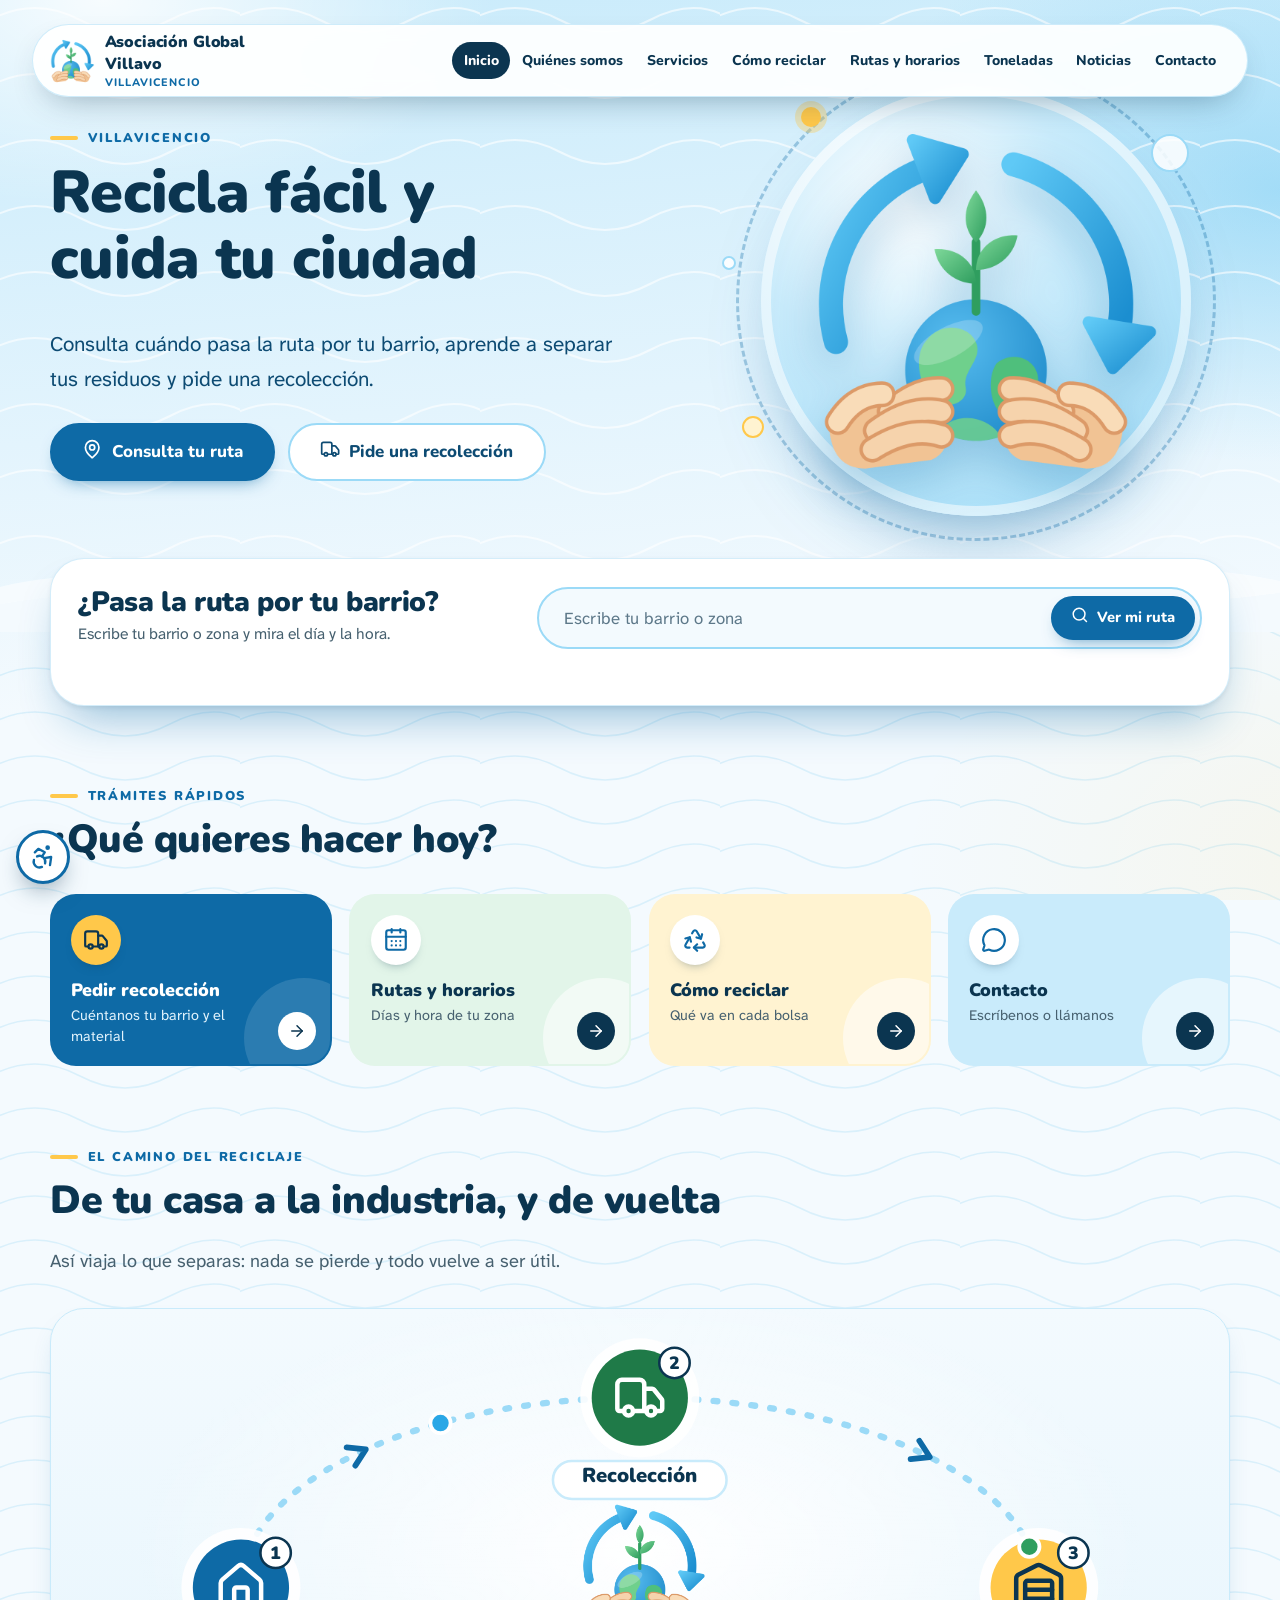
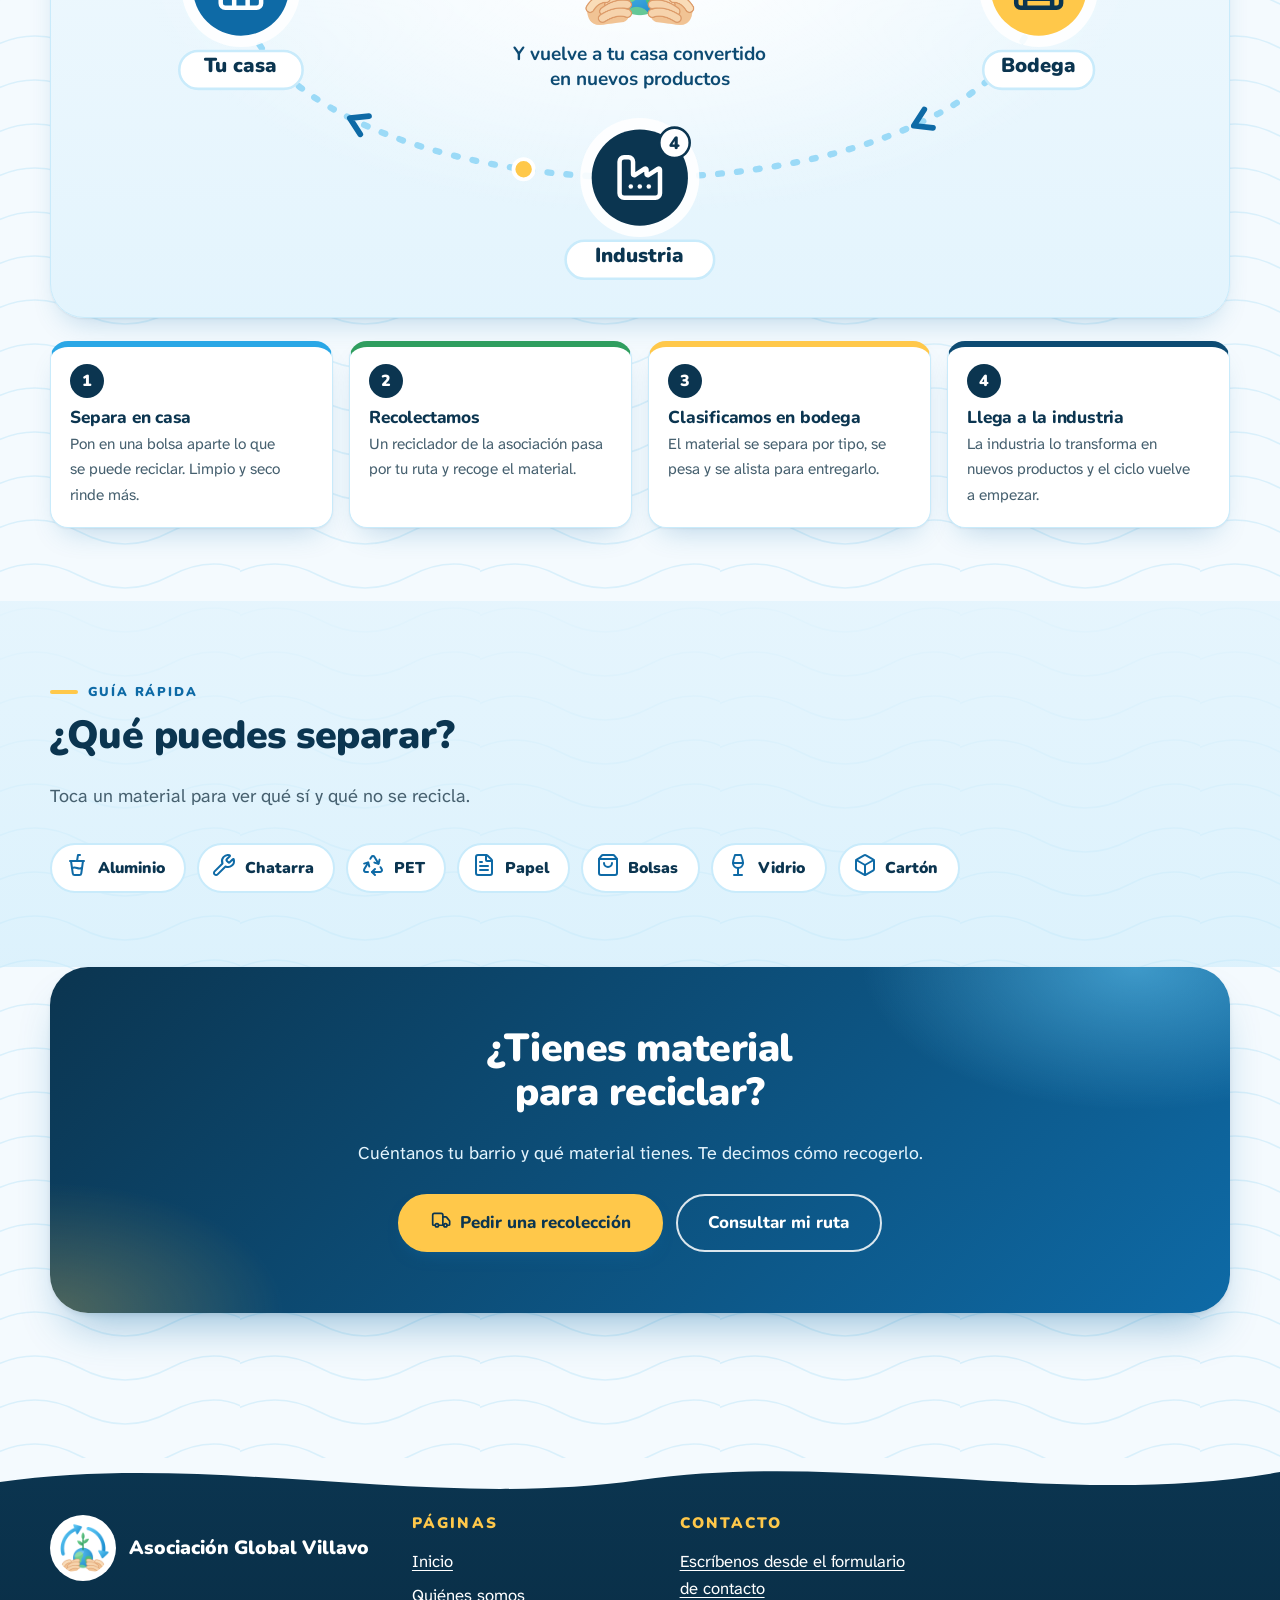
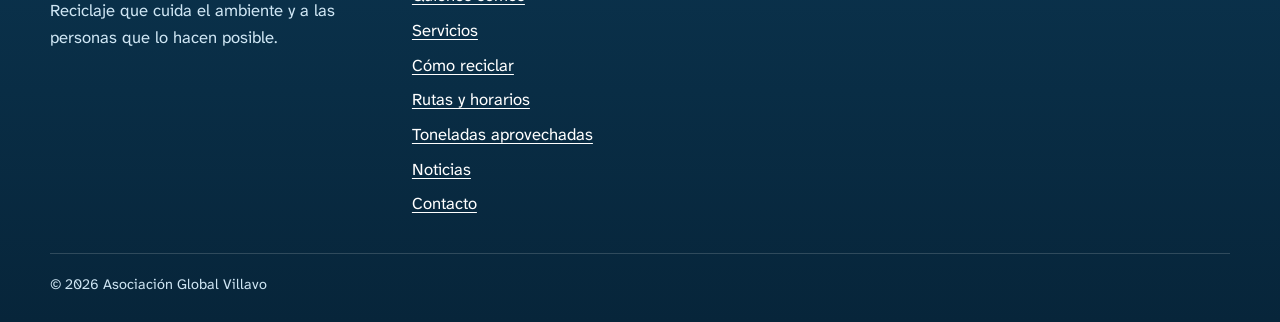
==== commit 3c4c4b89: "Rediseño "Cielo": nueva identidad visual y contenido regulado - Paleta azul cielo con acentos verde " ====
--- a/index.html
+++ b/index.html
@@ -5,7 +5,7 @@
 <meta name="viewport" content="width=device-width, initial-scale=1">
 <title>Asociación Global Villavo · Reciclaje en tu ciudad</title>
 <meta name="description" content="Consulta tu ruta, aprende a separar tus residuos y pide una recolección de material reciclable.">
-<meta name="theme-color" content="#0c3b1e">
+<meta name="theme-color" content="#0b3550">
 <meta property="og:type" content="website">
 <meta property="og:locale" content="es_CO">
 <meta property="og:title" content="Asociación Global Villavo · Reciclaje en tu ciudad">
@@ -13,8 +13,8 @@
 <meta property="og:image" content="img/og-image.jpg">
 <link rel="icon" type="image/png" sizes="48x48" href="img/favicon-32.png">
 <link rel="apple-touch-icon" href="img/apple-touch-icon.png">
-<link rel="preload" href="fonts/montserrat-latin-wght-normal.woff2" as="font" type="font/woff2" crossorigin>
-<link rel="preload" href="fonts/open-sans-latin-wght-normal.woff2" as="font" type="font/woff2" crossorigin>
+<link rel="preload" href="fonts/nunito-latin-wght-normal.woff2" as="font" type="font/woff2" crossorigin>
+<link rel="preload" href="fonts/atkinson-hyperlegible-next-latin-wght-normal.woff2" as="font" type="font/woff2" crossorigin>
 <link rel="stylesheet" href="css/styles.css">
 <script>try{var d=document.documentElement,t=localStorage.getItem('tam');if(t)d.dataset.tam=t;if(localStorage.getItem('contraste')==='1')d.classList.add('alto-contraste');}catch(e){}document.documentElement.classList.add('con-js');</script>
 </head>
@@ -24,133 +24,68 @@
 <section class="heroe">
   <div class="contenedor heroe__grid">
     <div>
-      <span class="etiqueta" style="background:rgba(255,255,255,.14);color:#fff;border-color:rgba(255,255,255,.3)" data-bind="empresa.ciudad">Reciclaje en tu ciudad</span>
+      <span class="etiqueta" data-bind="empresa.ciudad">Reciclaje en tu ciudad</span>
       <h1 data-bind="inicio.titular">Recicla fácil y cuida tu ciudad</h1>
       <p data-bind="inicio.subtitulo">Consulta cuándo pasa la ruta por tu barrio, aprende a separar tus residuos y pide una recolección.</p>
       <div class="heroe__acciones">
-        <a class="btn btn--claro btn--grande" href="rutas-y-horarios.html"><span data-icon="map-pin"></span> Consulta tu ruta</a>
-        <a class="btn btn--borde-claro btn--grande" href="contacto.html?asunto=solicitud#formulario" data-wa-recoleccion><span data-icon="truck"></span> Pide una recolección</a>
+        <a class="btn btn--grande" href="rutas-y-horarios.html"><span data-icon="map-pin"></span> Consulta tu ruta</a>
+        <a class="btn btn--borde btn--grande" href="contacto.html?asunto=solicitud#formulario" data-wa-recoleccion><span data-icon="truck"></span> Pide una recolección</a>
       </div>
     </div>
     <div class="heroe__arte" aria-hidden="true">
-      <div class="heroe__aro"></div>
-      <div class="heroe__logo"><img src="img/logo.webp" width="340" height="340" alt=""></div>
-      <svg class="hoja-flota hoja-flota--a" viewBox="0 0 24 24" fill="currentColor"><path d="M20 4C9 4 4 9 4 16c0 1.5.3 2.8.8 4C6 14 10 11 15 10c-4 2-7 5-8.5 10 1.2.7 2.8 1 4.5 1 7 0 10-5 9-17z"/></svg>
-      <svg class="hoja-flota hoja-flota--b" viewBox="0 0 24 24" fill="currentColor"><path d="M20 4C9 4 4 9 4 16c0 1.5.3 2.8.8 4C6 14 10 11 15 10c-4 2-7 5-8.5 10 1.2.7 2.8 1 4.5 1 7 0 10-5 9-17z"/></svg>
+      <div class="heroe__sol"></div>
+      <div class="heroe__anillo"></div>
+      <div class="heroe__logo"><img src="img/logo.png" width="380" height="380" alt=""></div>
+      <span class="burbuja burbuja--a"></span><span class="burbuja burbuja--b"></span><span class="burbuja burbuja--c"></span>
     </div>
   </div>
-  <svg class="ola" viewBox="0 0 1440 90" preserveAspectRatio="none" aria-hidden="true" focusable="false"><path d="M0,42 C200,96 420,4 700,40 C960,74 1180,104 1440,48 L1440,90 L0,90 Z"/></svg>
+  <svg class="ola" viewBox="0 0 1440 100" preserveAspectRatio="none" aria-hidden="true" focusable="false"><path class="o1" d="M0,52 C180,12 360,92 600,56 C840,20 1040,82 1240,44 C1330,28 1390,36 1440,46 L1440,100 L0,100 Z"/><path class="o2" d="M0,70 C220,34 420,100 700,66 C960,36 1200,92 1440,58 L1440,100 L0,100 Z"/></svg>
 </section>
 
-<div class="tramites-wrap contenedor">
-  <div class="tramites reveal">
-    <h2>¿Qué necesitas hacer hoy?</h2>
-    <div class="tramites__botones">
-      <a class="tramite tramite--principal" href="contacto.html?asunto=solicitud#formulario" data-wa-recoleccion><span data-icon="truck"></span>Pedir recolección<small>Cuéntanos tu barrio y el material</small></a>
-      <a class="tramite" href="rutas-y-horarios.html"><span data-icon="map-pin"></span>Rutas y horarios<small>Días y hora de tu zona</small></a>
-      <a class="tramite" href="como-reciclar.html"><span data-icon="recycle"></span>Cómo reciclar<small>Qué va en cada bolsa</small></a>
-      <a class="tramite" href="contacto.html"><span data-icon="message-circle"></span>Contacto<small>Escríbenos o llámanos</small></a>
+<div class="buscar-banda">
+  <div class="contenedor">
+    <div class="buscar reveal">
+      <div class="buscar__texto">
+        <h2>¿Pasa la ruta por tu barrio?</h2>
+        <p>Escribe tu barrio o zona y mira el día y la hora.</p>
+      </div>
+      <form class="buscar__form" id="form-buscar" role="search" novalidate>
+        <label for="buscar-zona" class="solo-lectores">Busca tu barrio o zona</label>
+        <div class="buscar__pill">
+          <span data-icon="map-pin"></span>
+          <input id="buscar-zona" type="search" list="lista-zonas" placeholder="Escribe tu barrio o zona" autocomplete="off" enterkeyhint="search">
+          <button class="btn btn--chico" type="submit" aria-label="Ver mi ruta"><span data-icon="search"></span><span class="txt">Ver mi ruta</span></button>
+        </div>
+        <datalist id="lista-zonas"></datalist>
+      </form>
+      <div class="buscar__extra">
+        <div class="chips-zona" id="chips-zona"></div>
+        <div class="buscador__res" id="buscar-res" aria-live="polite"></div>
+      </div>
     </div>
-    <form class="buscador" id="form-buscar" role="search" novalidate>
-      <label for="buscar-zona">Busca tu barrio o zona</label>
-      <div class="buscador__fila">
-        <input class="campo" id="buscar-zona" type="search" list="lista-zonas" placeholder="Escribe el nombre de tu barrio" autocomplete="off" enterkeyhint="search">
-        <button class="btn" type="submit"><span data-icon="search"></span> Buscar mi ruta</button>
-      </div>
-      <datalist id="lista-zonas"></datalist>
-      <div class="buscador__res" id="buscar-res" aria-live="polite"></div>
-    </form>
   </div>
 </div>
 
+<section class="seccion" style="padding-bottom:0">
+  <div class="contenedor">
+    <div class="seccion__cab reveal"><span class="etiqueta">Trámites rápidos</span><h2>¿Qué quieres hacer hoy?</h2></div>
+    <div class="tramites reveal">
+      <a class="tramite tramite--principal" href="contacto.html?asunto=solicitud#formulario" data-wa-recoleccion><span data-icon="truck"></span>Pedir recolección<small>Cuéntanos tu barrio y el material</small><span class="tramite__flecha" data-icon="arrow-right"></span></a>
+      <a class="tramite tramite--b" href="rutas-y-horarios.html"><span data-icon="calendar-days"></span>Rutas y horarios<small>Días y hora de tu zona</small><span class="tramite__flecha" data-icon="arrow-right"></span></a>
+      <a class="tramite tramite--c" href="como-reciclar.html"><span data-icon="recycle"></span>Cómo reciclar<small>Qué va en cada bolsa</small><span class="tramite__flecha" data-icon="arrow-right"></span></a>
+      <a class="tramite tramite--d" href="contacto.html"><span data-icon="message-circle"></span>Contacto<small>Escríbenos o llámanos</small><span class="tramite__flecha" data-icon="arrow-right"></span></a>
+    </div>
+  </div>
+</section>
+
 <section class="seccion" id="proceso">
   <div class="contenedor">
-    <div class="seccion__cab seccion__cab--centro reveal">
+    <div class="seccion__cab reveal">
       <span class="etiqueta">El camino del reciclaje</span>
-      <h2>De tu casa a la industria, en cuatro pasos</h2>
+      <h2>De tu casa a la industria, y de vuelta</h2>
       <p class="lead">Así viaja lo que separas: nada se pierde y todo vuelve a ser útil.</p>
     </div>
-    <div class="escena reveal">
-<svg viewBox="0 0 900 330" role="img" aria-labelledby="escena-t escena-d" focusable="false">
-  <title id="escena-t">El recorrido del material reciclable</title>
-  <desc id="escena-d">Un camión recoge el material en una casa, lo lleva a la bodega y de ahí sigue hacia la industria, que lo convierte en nuevos productos.</desc>
-  <defs>
-    <marker id="punta" viewBox="0 0 10 10" refX="7" refY="5" markerWidth="7" markerHeight="7" orient="auto-start-reverse"><path d="M0,0 L10,5 L0,10 z" fill="#17692f"/></marker>
-    <linearGradient id="cielo" x1="0" y1="0" x2="0" y2="1"><stop offset="0" stop-color="#dff1fb"/><stop offset="1" stop-color="#f1faec"/></linearGradient>
-  </defs>
-  <rect width="900" height="330" fill="url(#cielo)"/>
-  <circle cx="842" cy="52" r="26" fill="#ffe9a8"/>
-  <path d="M0 214 C90 170 170 196 260 176 C370 152 450 205 560 182 C670 160 760 200 900 170 L900 240 L0 240 Z" fill="#cfe9c6"/>
-  <rect y="236" width="900" height="94" fill="#a9d99d"/>
-  <rect y="248" width="900" height="36" fill="#3f4f45"/>
-  <rect y="246" width="900" height="3" fill="#2c3a32"/>
-  <line class="via-linea" x1="0" y1="266" x2="900" y2="266" stroke="#fff" stroke-width="3"/>
-
-  <!-- vuelta del ciclo -->
-  <path class="vuelta" d="M790 92 C700 -34 200 -34 104 112" fill="none" stroke="#17692f" stroke-width="3" stroke-linecap="round" marker-end="url(#punta)"/>
-  <text x="447" y="66" text-anchor="middle" font-size="15">Y vuelve a tu casa convertido en nuevos productos</text>
-
-  <!-- 1. casa -->
-  <g>
-    <rect x="52" y="178" width="96" height="58" fill="#fff" stroke="#17692f" stroke-width="3"/>
-    <polygon points="40,180 100,132 160,180" fill="#b97a42" stroke="#8a5629" stroke-width="3" stroke-linejoin="round"/>
-    <rect x="86" y="200" width="26" height="36" rx="3" fill="#17692f"/>
-    <rect x="60" y="192" width="18" height="18" rx="2" fill="#cfe9c6" stroke="#17692f" stroke-width="2"/>
-    <rect x="120" y="192" width="18" height="18" rx="2" fill="#cfe9c6" stroke="#17692f" stroke-width="2"/>
-  </g>
-  <g class="bolsa">
-    <path d="M166 236 h28 l3 -30 h-34 z" fill="#4db848" stroke="#17692f" stroke-width="2.5" stroke-linejoin="round"/>
-    <path d="M170 206 q10 -12 20 0" fill="none" stroke="#17692f" stroke-width="2.5" stroke-linecap="round"/>
-    <path d="M174 222 l6 -8 l6 8 z" fill="#fff" opacity=".9"/>
-  </g>
-
-  <!-- 3. bodega -->
-  <g>
-    <rect x="492" y="176" width="136" height="60" fill="#e1effa" stroke="#2b7fc4" stroke-width="3"/>
-    <path d="M484 178 Q560 120 636 178 Z" fill="#2b7fc4" stroke="#1d5e95" stroke-width="3" stroke-linejoin="round"/>
-    <rect x="530" y="190" width="60" height="46" rx="2" fill="#2b7fc4"/>
-    <g stroke="#e1effa" stroke-width="2"><line x1="530" y1="202" x2="590" y2="202"/><line x1="530" y1="214" x2="590" y2="214"/><line x1="530" y1="226" x2="590" y2="226"/></g>
-  </g>
-  <g>
-    <rect class="fardo" x="640" y="214" width="26" height="22" rx="2" fill="#b97a42" stroke="#8a5629" stroke-width="2"/>
-    <rect class="fardo" x="668" y="214" width="26" height="22" rx="2" fill="#4db848" stroke="#17692f" stroke-width="2" style="animation-delay:.2s"/>
-    <rect class="fardo" x="654" y="192" width="26" height="22" rx="2" fill="#7fb7e6" stroke="#2b7fc4" stroke-width="2" style="animation-delay:.4s"/>
-  </g>
-
-  <!-- 4. industria -->
-  <g>
-    <rect x="738" y="168" width="112" height="68" fill="#fff" stroke="#17692f" stroke-width="3"/>
-    <path d="M738 168 l28 -20 v20 l28 -20 v20 l28 -20 v20 l28 -20 v20" fill="#cfe9c6" stroke="#17692f" stroke-width="3" stroke-linejoin="round"/>
-    <rect x="752" y="106" width="16" height="48" fill="#6b7d72" stroke="#44544a" stroke-width="2"/>
-    <rect x="800" y="116" width="16" height="38" fill="#6b7d72" stroke="#44544a" stroke-width="2"/>
-    <g fill="#e1effa" stroke="#17692f" stroke-width="2"><rect x="752" y="184" width="18" height="14"/><rect x="778" y="184" width="18" height="14"/><rect x="804" y="184" width="18" height="14"/><rect x="826" y="206" width="14" height="30" fill="#17692f"/></g>
-    <circle class="humo" cx="760" cy="100" r="9" fill="#ffffff" stroke="#c4d2c9" stroke-width="1.5"/>
-    <circle class="humo" cx="760" cy="100" r="9" fill="#ffffff" stroke="#c4d2c9" stroke-width="1.5"/>
-    <circle class="humo" cx="760" cy="100" r="9" fill="#ffffff" stroke="#c4d2c9" stroke-width="1.5"/>
-  </g>
-
-  <!-- 2. camión -->
-  <g transform="translate(205 196)">
-    <g class="camion">
-      <rect x="0" y="0" width="68" height="46" rx="4" fill="#4db848" stroke="#17692f" stroke-width="3"/>
-      <path d="M68 12 h22 l14 16 v18 h-36 z" fill="#17692f" stroke="#0c3b1e" stroke-width="3" stroke-linejoin="round"/>
-      <path d="M76 18 h11 l8 10 h-19 z" fill="#e1effa"/>
-      <path d="M26 30 l7 -11 l7 11 z" fill="#fff"/>
-      <rect x="0" y="46" width="104" height="5" fill="#0c3b1e"/>
-      <g class="rueda"><circle cx="22" cy="54" r="9" fill="#26332b"/><circle cx="22" cy="54" r="3.5" fill="#cfe9c6"/></g>
-      <g class="rueda"><circle cx="84" cy="54" r="9" fill="#26332b"/><circle cx="84" cy="54" r="3.5" fill="#cfe9c6"/></g>
-    </g>
-  </g>
-
-  <!-- etiquetas -->
-  <g font-size="14">
-    <g><rect x="22" y="294" width="156" height="30" rx="15" fill="#0c3b1e"/><circle cx="40" cy="309" r="10" fill="#4db848"/><text x="40" y="314" text-anchor="middle" font-size="12" class="t-oscuro">1</text><text x="58" y="314" class="t-claro">Tu casa</text></g>
-    <g><rect x="252" y="294" width="156" height="30" rx="15" fill="#0c3b1e"/><circle cx="270" cy="309" r="10" fill="#4db848"/><text x="270" y="314" text-anchor="middle" font-size="12" class="t-oscuro">2</text><text x="288" y="314" class="t-claro">Recolección</text></g>
-    <g><rect x="482" y="294" width="156" height="30" rx="15" fill="#0c3b1e"/><circle cx="500" cy="309" r="10" fill="#4db848"/><text x="500" y="314" text-anchor="middle" font-size="12" class="t-oscuro">3</text><text x="518" y="314" class="t-claro">Bodega</text></g>
-    <g><rect x="712" y="294" width="156" height="30" rx="15" fill="#0c3b1e"/><circle cx="730" cy="309" r="10" fill="#4db848"/><text x="730" y="314" text-anchor="middle" font-size="12" class="t-oscuro">4</text><text x="748" y="314" class="t-claro">Industria</text></g>
-  </g>
-</svg>
-</div>
+    <div class="escena reveal"><svg class="ciclo--ancho" viewBox="0 0 900 450" role="img" aria-labelledby="t-a d-a" focusable="false"><title id="t-a">El camino del material reciclable</title><desc id="d-a">Un ciclo de cuatro pasos: en tu casa separas el material, un reciclador lo recolecta, en la bodega se clasifica y se pesa, la industria lo transforma en nuevos productos y estos vuelven a tu casa.</desc><path id="pista-a" d="M135,205 A315,150 0 0 1 765,205 A315,150 0 0 1 135,205" fill="none" stroke="#9bdaf7" stroke-width="5" class="pista"/><g transform="translate(227.3 98.9) rotate(-25.5)"><path d="M-6,-8 L7,0 L-6,8" fill="none" stroke="#0e6aa6" stroke-width="4.5" stroke-linecap="round" stroke-linejoin="round"/></g><g transform="translate(672.7 98.9) rotate(25.5)"><path d="M-6,-8 L7,0 L-6,8" fill="none" stroke="#0e6aa6" stroke-width="4.5" stroke-linecap="round" stroke-linejoin="round"/></g><g transform="translate(672.7 311.1) rotate(154.5)"><path d="M-6,-8 L7,0 L-6,8" fill="none" stroke="#0e6aa6" stroke-width="4.5" stroke-linecap="round" stroke-linejoin="round"/></g><g transform="translate(227.3 311.1) rotate(-154.5)"><path d="M-6,-8 L7,0 L-6,8" fill="none" stroke="#0e6aa6" stroke-width="4.5" stroke-linecap="round" stroke-linejoin="round"/></g><image href="img/logo.png" x="396.0" y="133.0" width="108" height="108"/><text class="t-sub" x="450" y="262" text-anchor="middle" font-size="15">Y vuelve a tu casa convertido</text><text class="t-sub" x="450" y="282" text-anchor="middle" font-size="15">en nuevos productos</text><g class="estacion"><circle cx="135.0" cy="205.0" r="47" fill="#fff" opacity=".9"/><circle cx="135.0" cy="205.0" r="38" fill="#0e6aa6"/><g transform="translate(113.7 183.7) scale(1.773)" fill="none" stroke="#fff" stroke-width="2" stroke-linecap="round" stroke-linejoin="round"><path d="M15 21v-8a1 1 0 0 0-1-1h-4a1 1 0 0 0-1 1v8" /> <path d="M3 10a2 2 0 0 1 .709-1.528l7-6a2 2 0 0 1 2.582 0l7 6A2 2 0 0 1 21 10v9a2 2 0 0 1-2 2H5a2 2 0 0 1-2-2z" /></g><circle cx="162.4" cy="177.6" r="12" fill="#fff" stroke="#0b3550" stroke-width="2"/><text class="t-num" x="162.4" y="182.6" text-anchor="middle">1</text><rect x="86.3" y="255.0" width="97.4" height="30" rx="15.0" fill="#fff" stroke="#c9ebfb" stroke-width="2"/><text x="135.0" y="272.0" text-anchor="middle" font-size="16">Tu casa</text></g><g class="estacion"><circle cx="450.0" cy="55.0" r="47" fill="#fff" opacity=".9"/><circle cx="450.0" cy="55.0" r="38" fill="#1f7a48"/><g transform="translate(428.7 33.7) scale(1.773)" fill="none" stroke="#fff" stroke-width="2" stroke-linecap="round" stroke-linejoin="round"><path d="M14 18V6a2 2 0 0 0-2-2H4a2 2 0 0 0-2 2v11a1 1 0 0 0 1 1h2" /> <path d="M15 18H9" /> <path d="M19 18h2a1 1 0 0 0 1-1v-3.65a1 1 0 0 0-.22-.624l-3.48-4.35A1 1 0 0 0 17.52 8H14" /> <circle cx="17" cy="18" r="2" /> <circle cx="7" cy="18" r="2" /></g><circle cx="477.4" cy="27.6" r="12" fill="#fff" stroke="#0b3550" stroke-width="2"/><text class="t-num" x="477.4" y="32.6" text-anchor="middle">2</text><rect x="381.4" y="105.0" width="137.1" height="30" rx="15.0" fill="#fff" stroke="#c9ebfb" stroke-width="2"/><text x="450.0" y="122.0" text-anchor="middle" font-size="16">Recolección</text></g><g class="estacion"><circle cx="765.0" cy="205.0" r="47" fill="#fff" opacity=".9"/><circle cx="765.0" cy="205.0" r="38" fill="#ffc84a"/><g transform="translate(743.7 183.7) scale(1.773)" fill="none" stroke="#0b3550" stroke-width="2" stroke-linecap="round" stroke-linejoin="round"><path d="M18 21V10a1 1 0 0 0-1-1H7a1 1 0 0 0-1 1v11" /> <path d="M22 19a2 2 0 0 1-2 2H4a2 2 0 0 1-2-2V8a2 2 0 0 1 1.132-1.803l7.95-3.974a2 2 0 0 1 1.837 0l7.948 3.974A2 2 0 0 1 22 8z" /> <path d="M6 13h12" /> <path d="M6 17h12" /></g><circle cx="792.4" cy="177.6" r="12" fill="#fff" stroke="#0b3550" stroke-width="2"/><text class="t-num" x="792.4" y="182.6" text-anchor="middle">3</text><rect x="721.2" y="255.0" width="87.5" height="30" rx="15.0" fill="#fff" stroke="#c9ebfb" stroke-width="2"/><text x="765.0" y="272.0" text-anchor="middle" font-size="16">Bodega</text></g><g class="estacion"><circle cx="450.0" cy="355.0" r="47" fill="#fff" opacity=".9"/><circle cx="450.0" cy="355.0" r="38" fill="#0b3550"/><g transform="translate(428.7 333.7) scale(1.773)" fill="none" stroke="#fff" stroke-width="2" stroke-linecap="round" stroke-linejoin="round"><path d="M12 16h.01" /> <path d="M16 16h.01" /> <path d="M3 19a2 2 0 0 0 2 2h14a2 2 0 0 0 2-2V8.5a.5.5 0 0 0-.769-.422l-4.462 2.844A.5.5 0 0 1 15 10.5v-2a.5.5 0 0 0-.769-.422L9.77 10.922A.5.5 0 0 1 9 10.5V5a2 2 0 0 0-2-2H5a2 2 0 0 0-2 2z" /> <path d="M8 16h.01" /></g><circle cx="477.4" cy="327.6" r="12" fill="#fff" stroke="#0b3550" stroke-width="2"/><text class="t-num" x="477.4" y="332.6" text-anchor="middle">4</text><rect x="391.4" y="405.0" width="117.3" height="30" rx="15.0" fill="#fff" stroke="#c9ebfb" stroke-width="2"/><text x="450.0" y="422.0" text-anchor="middle" font-size="16">Industria</text></g><circle r="8" fill="#2aa7e6" stroke="#fff" stroke-width="3"><animateMotion dur="18s" begin="0s" repeatCount="indefinite"><mpath href="#pista-a"/></animateMotion></circle><circle r="8" fill="#2f9e5f" stroke="#fff" stroke-width="3"><animateMotion dur="18s" begin="-6s" repeatCount="indefinite"><mpath href="#pista-a"/></animateMotion></circle><circle r="8" fill="#ffc84a" stroke="#fff" stroke-width="3"><animateMotion dur="18s" begin="-12s" repeatCount="indefinite"><mpath href="#pista-a"/></animateMotion></circle></svg><svg class="ciclo--alto" viewBox="0 0 360 480" role="img" aria-labelledby="t-b d-b" focusable="false"><title id="t-b">El camino del material reciclable</title><desc id="d-b">Un ciclo de cuatro pasos: en tu casa separas el material, un reciclador lo recolecta, en la bodega se clasifica y se pesa, la industria lo transforma en nuevos productos y estos vuelven a tu casa.</desc><path id="pista-b" d="M64,215 A116,150 0 0 1 296,215 A116,150 0 0 1 64,215" fill="none" stroke="#9bdaf7" stroke-width="5" class="pista"/><g transform="translate(98.0 108.9) rotate(-52.3)"><path d="M-6,-8 L7,0 L-6,8" fill="none" stroke="#0e6aa6" stroke-width="4.5" stroke-linecap="round" stroke-linejoin="round"/></g><g transform="translate(262.0 108.9) rotate(52.3)"><path d="M-6,-8 L7,0 L-6,8" fill="none" stroke="#0e6aa6" stroke-width="4.5" stroke-linecap="round" stroke-linejoin="round"/></g><g transform="translate(262.0 321.1) rotate(127.7)"><path d="M-6,-8 L7,0 L-6,8" fill="none" stroke="#0e6aa6" stroke-width="4.5" stroke-linecap="round" stroke-linejoin="round"/></g><g transform="translate(98.0 321.1) rotate(-127.7)"><path d="M-6,-8 L7,0 L-6,8" fill="none" stroke="#0e6aa6" stroke-width="4.5" stroke-linecap="round" stroke-linejoin="round"/></g><image href="img/logo.png" x="138.0" y="151.0" width="84" height="84"/><text class="t-sub" x="180" y="286" text-anchor="middle" font-size="13">Y vuelve a tu casa</text><text class="t-sub" x="180" y="304" text-anchor="middle" font-size="13">convertido en</text><text class="t-sub" x="180" y="322" text-anchor="middle" font-size="13">nuevos productos</text><g class="estacion"><circle cx="64.0" cy="215.0" r="39" fill="#fff" opacity=".9"/><circle cx="64.0" cy="215.0" r="30" fill="#0e6aa6"/><g transform="translate(47.2 198.2) scale(1.400)" fill="none" stroke="#fff" stroke-width="2" stroke-linecap="round" stroke-linejoin="round"><path d="M15 21v-8a1 1 0 0 0-1-1h-4a1 1 0 0 0-1 1v8" /> <path d="M3 10a2 2 0 0 1 .709-1.528l7-6a2 2 0 0 1 2.582 0l7 6A2 2 0 0 1 21 10v9a2 2 0 0 1-2 2H5a2 2 0 0 1-2-2z" /></g><circle cx="85.6" cy="193.4" r="12" fill="#fff" stroke="#0b3550" stroke-width="2"/><text class="t-num" x="85.6" y="198.4" text-anchor="middle">1</text><rect x="19.6" y="257.0" width="88.8" height="28" rx="14.0" fill="#fff" stroke="#c9ebfb" stroke-width="2"/><text x="64.0" y="272.0" text-anchor="middle" font-size="14">Tu casa</text></g><g class="estacion"><circle cx="180.0" cy="65.0" r="39" fill="#fff" opacity=".9"/><circle cx="180.0" cy="65.0" r="30" fill="#1f7a48"/><g transform="translate(163.2 48.2) scale(1.400)" fill="none" stroke="#fff" stroke-width="2" stroke-linecap="round" stroke-linejoin="round"><path d="M14 18V6a2 2 0 0 0-2-2H4a2 2 0 0 0-2 2v11a1 1 0 0 0 1 1h2" /> <path d="M15 18H9" /> <path d="M19 18h2a1 1 0 0 0 1-1v-3.65a1 1 0 0 0-.22-.624l-3.48-4.35A1 1 0 0 0 17.52 8H14" /> <circle cx="17" cy="18" r="2" /> <circle cx="7" cy="18" r="2" /></g><circle cx="201.6" cy="43.4" r="12" fill="#fff" stroke="#0b3550" stroke-width="2"/><text class="t-num" x="201.6" y="48.4" text-anchor="middle">2</text><rect x="118.3" y="107.0" width="123.5" height="28" rx="14.0" fill="#fff" stroke="#c9ebfb" stroke-width="2"/><text x="180.0" y="122.0" text-anchor="middle" font-size="14">Recolección</text></g><g class="estacion"><circle cx="296.0" cy="215.0" r="39" fill="#fff" opacity=".9"/><circle cx="296.0" cy="215.0" r="30" fill="#ffc84a"/><g transform="translate(279.2 198.2) scale(1.400)" fill="none" stroke="#0b3550" stroke-width="2" stroke-linecap="round" stroke-linejoin="round"><path d="M18 21V10a1 1 0 0 0-1-1H7a1 1 0 0 0-1 1v11" /> <path d="M22 19a2 2 0 0 1-2 2H4a2 2 0 0 1-2-2V8a2 2 0 0 1 1.132-1.803l7.95-3.974a2 2 0 0 1 1.837 0l7.948 3.974A2 2 0 0 1 22 8z" /> <path d="M6 13h12" /> <path d="M6 17h12" /></g><circle cx="317.6" cy="193.4" r="12" fill="#fff" stroke="#0b3550" stroke-width="2"/><text class="t-num" x="317.6" y="198.4" text-anchor="middle">3</text><rect x="256.0" y="257.0" width="80.1" height="28" rx="14.0" fill="#fff" stroke="#c9ebfb" stroke-width="2"/><text x="296.0" y="272.0" text-anchor="middle" font-size="14">Bodega</text></g><g class="estacion"><circle cx="180.0" cy="365.0" r="39" fill="#fff" opacity=".9"/><circle cx="180.0" cy="365.0" r="30" fill="#0b3550"/><g transform="translate(163.2 348.2) scale(1.400)" fill="none" stroke="#fff" stroke-width="2" stroke-linecap="round" stroke-linejoin="round"><path d="M12 16h.01" /> <path d="M16 16h.01" /> <path d="M3 19a2 2 0 0 0 2 2h14a2 2 0 0 0 2-2V8.5a.5.5 0 0 0-.769-.422l-4.462 2.844A.5.5 0 0 1 15 10.5v-2a.5.5 0 0 0-.769-.422L9.77 10.922A.5.5 0 0 1 9 10.5V5a2 2 0 0 0-2-2H5a2 2 0 0 0-2 2z" /> <path d="M8 16h.01" /></g><circle cx="201.6" cy="343.4" r="12" fill="#fff" stroke="#0b3550" stroke-width="2"/><text class="t-num" x="201.6" y="348.4" text-anchor="middle">4</text><rect x="126.9" y="407.0" width="106.1" height="28" rx="14.0" fill="#fff" stroke="#c9ebfb" stroke-width="2"/><text x="180.0" y="422.0" text-anchor="middle" font-size="14">Industria</text></g><circle r="8" fill="#2aa7e6" stroke="#fff" stroke-width="3"><animateMotion dur="18s" begin="0s" repeatCount="indefinite"><mpath href="#pista-b"/></animateMotion></circle><circle r="8" fill="#2f9e5f" stroke="#fff" stroke-width="3"><animateMotion dur="18s" begin="-6s" repeatCount="indefinite"><mpath href="#pista-b"/></animateMotion></circle><circle r="8" fill="#ffc84a" stroke="#fff" stroke-width="3"><animateMotion dur="18s" begin="-12s" repeatCount="indefinite"><mpath href="#pista-b"/></animateMotion></circle></svg></div>
 <ol class="pasos">
   <li class="reveal"><h3>Separa en casa</h3><p>Pon en una bolsa aparte lo que se puede reciclar. Limpio y seco rinde más.</p></li>
   <li class="reveal"><h3>Recolectamos</h3><p>Un reciclador de la asociación pasa por tu ruta y recoge el material.</p></li>
@@ -160,7 +95,7 @@
   </div>
 </section>
 
-<section class="seccion seccion--verde" id="material">
+<section class="seccion seccion--cielo" id="material">
   <div class="contenedor">
     <div class="seccion__cab reveal">
       <span class="etiqueta">Guía rápida</span>
@@ -181,12 +116,16 @@
 
 <section class="seccion" id="sec-cifras" hidden>
   <div class="contenedor">
-    <div class="seccion__cab seccion__cab--centro reveal"><span class="etiqueta">Nuestros números</span><h2>Lo que hemos logrado</h2></div>
+    <div class="seccion__cab reveal"><span class="etiqueta">Nuestros números</span><h2>Lo que hemos logrado</h2></div>
     <div id="cifras"></div>
   </div>
 </section>
 
-<section class="seccion seccion--verde" id="sec-galeria" hidden>
+<section class="seccion" id="sec-social" style="padding-top:0">
+  <div class="contenedor"><div id="social-caja"></div></div>
+</section>
+
+<section class="seccion seccion--cielo" id="sec-galeria" hidden>
   <div class="contenedor">
     <div class="seccion__cab reveal"><span class="etiqueta">En acción</span><h2>Así trabajamos</h2></div>
     <div class="galeria-wrap" id="galeria-wrap">
@@ -211,7 +150,7 @@
       <h2>¿Tienes material para reciclar?</h2>
       <p>Cuéntanos tu barrio y qué material tienes. Te decimos cómo recogerlo.</p>
       <div class="heroe__acciones">
-        <a class="btn btn--claro btn--grande" href="contacto.html?asunto=solicitud#formulario" data-wa-recoleccion><span data-icon="truck"></span> Pedir una recolección</a>
+        <a class="btn btn--sol btn--grande" href="contacto.html?asunto=solicitud#formulario" data-wa-recoleccion><span data-icon="truck"></span> Pedir una recolección</a>
         <a class="btn btn--borde-claro btn--grande" href="rutas-y-horarios.html">Consultar mi ruta</a>
       </div>
     </div>
--- a/css/styles.css
+++ b/css/styles.css
@@ -1,65 +1,61 @@
 /* =========================================================
-   Sitio de la asociación de recicladores
-   Paleta tomada del logo: verde hoja, verde bosque, azul tierra, tono mano.
+   Sitio de la asociación de recicladores — diseño "Cielo"
+   Color de marca: azul cielo. Acentos: hoja (verde suave) y sol (amarillo).
    Todo el color vive en :root — cámbialo ahí y cambia en todo el sitio.
    ========================================================= */
 
 @font-face {
-  font-family: "Montserrat";
-  src: url("../fonts/montserrat-latin-wght-normal.woff2") format("woff2");
-  font-weight: 100 900;
+  font-family: "Nunito";
+  src: url("../fonts/nunito-latin-wght-normal.woff2") format("woff2");
+  font-weight: 200 1000;
   font-style: normal;
   font-display: swap;
 }
 @font-face {
-  font-family: "Open Sans";
-  src: url("../fonts/open-sans-latin-wght-normal.woff2") format("woff2");
-  font-weight: 300 800;
+  font-family: "Atkinson Hyperlegible Next";
+  src: url("../fonts/atkinson-hyperlegible-next-latin-wght-normal.woff2") format("woff2");
+  font-weight: 200 800;
   font-style: normal;
   font-display: swap;
 }
-@font-face {
-  font-family: "Open Sans";
-  src: url("../fonts/open-sans-latin-wght-italic.woff2") format("woff2");
-  font-weight: 300 800;
-  font-style: italic;
-  font-display: swap;
-}
 
 :root {
-  --verde-950: #072a15;
-  --verde-900: #0c3b1e;   /* encabezados oscuros, pie */
-  --verde-800: #11522a;
-  --verde-700: #17692f;   /* botones y títulos (7:1 sobre blanco) */
-  --verde-600: #1f8a3e;
-  --verde-500: #4db848;   /* verde del logo: solo decoración y barras */
-  --verde-300: #a8d99d;
-  --verde-200: #cfe9c6;
-  --verde-100: #e4f4dd;   /* tarjetas */
-  --verde-50:  #f2f9ee;
-  --fondo:     #f6faf2;   /* blanco roto */
-  --papel:     #ffffff;
-  --texto:     #14281b;
-  --texto-suave: #3d5545;
-  --azul:      #2b7fc4;   /* azul de la tierra del logo */
-  --azul-100:  #e1effa;
-  --tierra:    #b97a42;
-  --tierra-100:#f6e9db;
-  --alerta:    #9a3412;
-  --alerta-100:#fff1e6;
-  --whatsapp:  #25d366;
-  --whatsapp-oscuro: #128c4a;
-
-  --f-titulo: "Montserrat", "Segoe UI", system-ui, sans-serif;
-  --f-texto: "Open Sans", "Segoe UI", system-ui, sans-serif;
-
-  --radio: 22px;
-  --radio-s: 14px;
-  --sombra: 0 1px 2px rgba(12, 59, 30, .08), 0 10px 28px -10px rgba(12, 59, 30, .22);
-  --sombra-alta: 0 2px 4px rgba(12, 59, 30, .10), 0 22px 40px -14px rgba(12, 59, 30, .35);
+  --c950: #07253a;
+  --c900: #0b3550;   /* títulos, pie, texto fuerte */
+  --c800: #0d4b73;
+  --c700: #0e6aa6;   /* botones y enlaces (5,8:1 sobre blanco) */
+  --c600: #1480c4;
+  --c500: #2aa7e6;   /* el azul cielo de la marca: solo decoración */
+  --c400: #5fc3f1;
+  --c300: #9bdaf7;
+  --c200: #c9ebfb;
+  --c100: #e3f4fd;
+  --c50:  #f3fafe;
+  --hoja: #2f9e5f;
+  --hoja-700: #1f7a48;
+  --hoja-100: #e2f5e9;
+  --sol: #ffc84a;
+  --sol-100: #fff3d1;
+  --sol-700: #7a4e00;
+  --fondo: #f4fafe;
+  --papel: #ffffff;
+  --texto: #10293c;
+  --texto-suave: #46606f;
+  --alerta: #9a3412;
+  --alerta-100: #fff1e6;
+  --whatsapp: #25d366;
+  --whatsapp-oscuro: #0e7a3e;
+
+  --f-titulo: "Nunito", "Trebuchet MS", system-ui, sans-serif;
+  --f-texto: "Atkinson Hyperlegible Next", "Segoe UI", system-ui, sans-serif;
+
+  --radio: 26px;
+  --radio-s: 18px;
+  --sombra: 0 1px 2px rgba(11, 53, 80, .06), 0 14px 30px -14px rgba(14, 106, 166, .30);
+  --sombra-alta: 0 2px 4px rgba(11, 53, 80, .08), 0 26px 46px -18px rgba(14, 106, 166, .45);
   --ancho: 1180px;
   --pad: clamp(1rem, 4vw, 2rem);
-  --alto-barra: 72px;
+  --alto-cab: 76px;
 }
 
 *, *::before, *::after { box-sizing: border-box; }
@@ -67,12 +63,12 @@
 .solo-admin, .solo-admin-inline { display: none; }
 body.es-admin .solo-admin { display: block; }
 body.es-admin .solo-admin-inline { display: inline; }
-.h3 { font-size: clamp(1.15rem, 1.05rem + .5vw, 1.4rem); font-weight: 700; }
+.h3 { font-size: clamp(1.15rem, 1.05rem + .5vw, 1.4rem); font-weight: 800; }
 html {
   font-size: 100%;
   -webkit-text-size-adjust: 100%;
   scroll-behavior: smooth;
-  scroll-padding-top: calc(var(--alto-barra) + 20px);
+  scroll-padding-top: calc(var(--alto-cab) + 24px);
 }
 html[data-tam="1"] { font-size: 112.5%; }
 html[data-tam="2"] { font-size: 125%; }
@@ -81,16 +77,16 @@
 body {
   margin: 0;
   font-family: var(--f-texto);
-  font-size: 1rem;
+  font-size: 1.04rem;
   line-height: 1.65;
   color: var(--texto);
   background-color: var(--fondo);
-  /* Textura: hojas muy tenues + puntos, y degradados verdes suaves en las esquinas */
+  /* Textura: ondas de agua muy tenues + dos manchas de color */
   background-image:
-    radial-gradient(1100px 520px at 105% -5%, rgba(77, 184, 72, .16), transparent 60%),
-    radial-gradient(900px 480px at -10% 40%, rgba(43, 127, 196, .07), transparent 60%),
-    radial-gradient(900px 520px at 110% 100%, rgba(77, 184, 72, .13), transparent 60%),
-    url("data:image/svg+xml,%3Csvg xmlns='http://www.w3.org/2000/svg' width='160' height='160' viewBox='0 0 160 160'%3E%3Cg fill='%2317692f' fill-opacity='.055'%3E%3Cpath d='M30 38c12-14 30-12 34-10-2 18-14 32-34 10z'/%3E%3Cpath d='M112 118c10-12 26-10 29-8-2 15-12 27-29 8z'/%3E%3Ccircle cx='96' cy='30' r='2.2'/%3E%3Ccircle cx='18' cy='112' r='2.2'/%3E%3Ccircle cx='138' cy='64' r='1.6'/%3E%3Ccircle cx='62' cy='142' r='1.6'/%3E%3C/g%3E%3C/svg%3E");
+    radial-gradient(900px 520px at 105% -8%, rgba(42, 167, 230, .15), transparent 60%),
+    radial-gradient(800px 520px at -12% 48%, rgba(95, 195, 241, .12), transparent 60%),
+    radial-gradient(800px 480px at 108% 96%, rgba(255, 200, 74, .10), transparent 60%),
+    url("data:image/svg+xml,%3Csvg xmlns='http://www.w3.org/2000/svg' width='240' height='132' viewBox='0 0 240 132'%3E%3Cg fill='none' stroke='%232aa7e6' stroke-opacity='.13' stroke-width='1.6' stroke-linecap='round'%3E%3Cpath d='M-10 20C20 4 50 4 80 20S140 36 170 20 230 4 250 20'/%3E%3Cpath d='M-10 64C20 48 50 48 80 64S140 80 170 64 230 48 250 64'/%3E%3Cpath d='M-10 108C20 92 50 92 80 108S140 124 170 108 230 92 250 108'/%3E%3C/g%3E%3C/svg%3E");
   background-attachment: fixed, fixed, fixed, scroll;
   min-height: 100vh;
   display: flex;
@@ -100,27 +96,27 @@
 main { flex: 1 0 auto; }
 img, svg, video { max-width: 100%; }
 img { height: auto; }
-a { color: var(--verde-700); text-underline-offset: .18em; }
-a:hover { color: var(--verde-900); }
+a { color: var(--c700); text-underline-offset: .18em; }
+a:hover { color: var(--c900); }
 
 h1, h2, h3, h4 {
   font-family: var(--f-titulo);
-  line-height: 1.15;
-  color: var(--verde-900);
+  line-height: 1.12;
+  color: var(--c900);
   margin: 0 0 .6em;
   text-wrap: balance;
-  letter-spacing: -.01em;
-}
-h1 { font-size: clamp(2rem, 1.2rem + 3.6vw, 3.4rem); font-weight: 800; }
-h2 { font-size: clamp(1.6rem, 1.1rem + 2vw, 2.4rem); font-weight: 800; }
-h3 { font-size: clamp(1.15rem, 1.05rem + .5vw, 1.4rem); font-weight: 700; }
+  letter-spacing: -.012em;
+}
+h1 { font-size: clamp(2.1rem, 1.3rem + 3.6vw, 3.7rem); font-weight: 900; }
+h2 { font-size: clamp(1.6rem, 1.15rem + 2vw, 2.45rem); font-weight: 900; }
+h3 { font-size: clamp(1.15rem, 1.05rem + .5vw, 1.4rem); font-weight: 800; }
 p { margin: 0 0 1em; text-wrap: pretty; }
 ul, ol { padding-left: 1.2em; }
 
 :focus-visible {
-  outline: 3px solid var(--azul);
+  outline: 3px solid var(--c600);
   outline-offset: 3px;
-  border-radius: 6px;
+  border-radius: 8px;
 }
 
 .solo-lectores {
@@ -130,8 +126,8 @@
 
 .saltar {
   position: absolute; left: 1rem; top: -4rem; z-index: 1000;
-  background: var(--verde-900); color: #fff; padding: .8rem 1.2rem; border-radius: 0 0 12px 12px;
-  font-weight: 700; text-decoration: none; transition: top .2s;
+  background: var(--c900); color: #fff; padding: .8rem 1.2rem; border-radius: 0 0 14px 14px;
+  font-weight: 800; text-decoration: none; transition: top .2s;
 }
 .saltar:focus { top: 0; color: #fff; }
 
@@ -139,173 +135,209 @@
 
 /* ---------- Botones ---------- */
 .btn {
-  --bg: var(--verde-700); --fg: #fff; --bg-h: var(--verde-900);
+  --bg: var(--c700); --fg: #fff; --bg-h: var(--c900);
   display: inline-flex; align-items: center; justify-content: center; gap: .55rem;
-  min-height: 48px; padding: .7rem 1.4rem;
-  font: 700 1rem/1.2 var(--f-titulo);
+  min-height: 48px; padding: .7rem 1.5rem;
+  font: 800 1rem/1.2 var(--f-titulo);
   color: var(--fg); background: var(--bg);
   border: 2px solid var(--bg); border-radius: 999px;
   text-decoration: none; cursor: pointer;
   transition: transform .18s ease, background-color .18s ease, box-shadow .18s ease, color .18s;
-  box-shadow: 0 6px 16px -8px rgba(12, 59, 30, .6);
-}
-.btn:hover { background: var(--bg-h); border-color: var(--bg-h); color: var(--fg); transform: translateY(-2px); box-shadow: 0 12px 22px -10px rgba(12, 59, 30, .6); }
+  box-shadow: 0 8px 18px -10px rgba(14, 106, 166, .8);
+}
+.btn:hover { background: var(--bg-h); border-color: var(--bg-h); color: var(--fg); transform: translateY(-2px); box-shadow: 0 14px 24px -12px rgba(11, 53, 80, .7); }
 .btn:active { transform: translateY(0); }
 .btn svg { width: 1.2em; height: 1.2em; flex: none; }
-.btn--claro { --bg: #fff; --fg: var(--verde-900); --bg-h: var(--verde-100); border-color: #fff; }
-.btn--borde { --bg: transparent; --fg: var(--verde-700); --bg-h: var(--verde-100); border-color: var(--verde-700); box-shadow: none; }
+.btn--claro { --bg: #fff; --fg: var(--c900); --bg-h: var(--c100); border-color: #fff; }
+.btn--borde { --bg: #fff; --fg: var(--c800); --bg-h: var(--c100); border-color: var(--c300); box-shadow: none; }
+.btn--borde:hover { border-color: var(--c700); color: var(--c900); }
 .btn--borde-claro { --bg: transparent; --fg: #fff; --bg-h: rgba(255,255,255,.16); border-color: rgba(255,255,255,.85); box-shadow: none; }
-.btn--wa { --bg: var(--whatsapp-oscuro); --bg-h: #0d6e39; --fg: #fff; }
-.btn--grande { min-height: 56px; padding: .9rem 1.8rem; font-size: 1.05rem; }
-.btn--chico { min-height: 44px; padding: .45rem 1rem; font-size: .9rem; }
-
-/* ---------- Barra superior (accesibilidad + redes) ---------- */
-.barra-top { background: var(--verde-950); color: #e9f6e4; font-size: .85rem; }
-.barra-top .contenedor { display: flex; align-items: center; justify-content: space-between; gap: 1rem; min-height: 42px; flex-wrap: wrap; padding-block: 4px; }
-.barra-top a { color: #e9f6e4; text-decoration: none; }
-.barra-top a:hover { color: #fff; text-decoration: underline; }
-.barra-top__datos { display: flex; gap: 1.2rem; flex-wrap: wrap; align-items: center; }
-.barra-top__datos span, .barra-top__datos a { display: inline-flex; align-items: center; gap: .4rem; }
-.barra-top__datos svg { width: 1em; height: 1em; }
-.barra-top__der { display: flex; align-items: center; gap: .6rem; margin-left: auto; flex-wrap: wrap; justify-content: flex-end; }
-.a11y { display: inline-flex; align-items: center; gap: .3rem; }
-.a11y button {
-  min-width: 44px; min-height: 36px; padding: 0 .6rem; border-radius: 8px;
-  border: 1px solid rgba(255,255,255,.35); background: transparent; color: #fff;
-  font: 700 .85rem var(--f-titulo); cursor: pointer;
-}
-.a11y button:hover { background: rgba(255,255,255,.14); }
-.a11y button[aria-pressed="true"] { background: #fff; color: var(--verde-900); }
-.redes { display: flex; gap: .4rem; align-items: center; }
+.btn--wa { --bg: var(--whatsapp-oscuro); --bg-h: #0a5f30; --fg: #fff; }
+.btn--sol { --bg: var(--sol); --fg: var(--c900); --bg-h: #ffd873; border-color: var(--sol); }
+.btn--grande { min-height: 56px; padding: .9rem 1.9rem; font-size: 1.06rem; }
+.btn--chico { min-height: 44px; padding: .45rem 1.1rem; font-size: .92rem; }
+
+/* ---------- Encabezado flotante ---------- */
+.cab { position: sticky; top: 12px; z-index: 60; height: 0; }
+.cab__pill {
+  width: min(100% - 2 * var(--pad), 1280px); margin: 12px auto 0; min-height: 66px;
+  display: flex; align-items: center; gap: .7rem; padding: 6px 8px 6px 14px;
+  background: rgba(255, 255, 255, .93); border: 1px solid rgba(42, 167, 230, .22); border-radius: 999px;
+  -webkit-backdrop-filter: saturate(1.5) blur(10px); backdrop-filter: saturate(1.5) blur(10px);
+  box-shadow: 0 14px 34px -16px rgba(11, 53, 80, .45);
+}
+.marca { display: flex; align-items: center; gap: .6rem; text-decoration: none; color: var(--c900); flex: none; min-width: 0; margin-right: auto; }
+.marca img { width: 48px; height: 48px; object-fit: contain; flex: none; }
+.marca__texto { display: grid; line-height: 1.08; min-width: 0; }
+.marca__texto strong { font: 900 1rem var(--f-titulo); letter-spacing: -.01em; max-width: 9.5rem; }
+.marca__texto small { font: 800 .68rem var(--f-titulo); color: var(--c700); letter-spacing: .1em; text-transform: uppercase; }
+
+.nav ul { list-style: none; margin: 0; padding: 0; display: flex; gap: .05rem; align-items: center; }
+.nav a {
+  display: block; padding: .55rem .72rem; border-radius: 999px;
+  font: 800 .88rem var(--f-titulo); color: var(--c900); text-decoration: none; white-space: nowrap;
+  transition: background-color .15s, color .15s;
+}
+.nav a:hover { background: var(--c100); color: var(--c800); }
+.nav a[aria-current="page"] { background: var(--c900); color: #fff; }
+.cab__der { display: flex; align-items: center; gap: .55rem; flex: none; }
+.avatares { display: flex; align-items: center; padding-left: 8px; }
+.avatares a {
+  display: grid; place-items: center; width: 32px; height: 32px; margin-left: -8px; border-radius: 50%;
+  background: #fff; border: 2px solid var(--c100); box-shadow: 0 3px 8px -4px rgba(11, 53, 80, .5);
+  transition: transform .18s ease, margin .18s;
+}
+.avatares a:hover { transform: translateY(-3px) scale(1.12); z-index: 2; }
+.avatares svg { width: 16px; height: 16px; display: block; }
+.btn-menu { display: none; }
+@media (max-width: 1420px) { .avatares { display: none; } }
+
+.btn-menu {
+  width: 48px; height: 48px; border-radius: 50%; border: 0; cursor: pointer; flex: none;
+  background: var(--c900); color: #fff; align-items: center; justify-content: center;
+  transition: background-color .18s, transform .18s;
+}
+.btn-menu:hover { background: var(--c700); transform: scale(1.05); }
+.burger { position: relative; width: 22px; height: 16px; display: block; }
+.burger i { position: absolute; left: 0; right: 0; height: 2.5px; border-radius: 2px; background: #fff; transition: transform .28s ease, opacity .2s, top .28s ease; }
+.burger i:nth-child(1) { top: 0; }
+.burger i:nth-child(2) { top: 6.7px; width: 70%; }
+.burger i:nth-child(3) { top: 13.4px; }
+.btn-menu[aria-expanded="true"] .burger i:nth-child(1) { top: 6.7px; transform: rotate(45deg); }
+.btn-menu[aria-expanded="true"] .burger i:nth-child(2) { opacity: 0; }
+.btn-menu[aria-expanded="true"] .burger i:nth-child(3) { top: 6.7px; transform: rotate(-45deg); }
+
+@media (max-width: 1160px) {
+  .nav { display: none; }
+  .btn-menu { display: inline-flex; }
+}
+@media (max-width: 560px) {
+  .cab__pill { padding: 5px 6px 5px 10px; gap: .45rem; min-height: 60px; }
+  .marca__texto { display: none; }
+  .marca img { width: 44px; height: 44px; }
+  .cab__wa { padding-inline: .95rem; min-height: 46px; font-size: .92rem; }
+}
+@media (min-width: 561px) and (max-width: 760px) { .marca__texto small { display: none; } }
+
+/* Menú a pantalla completa (celular y tablet) */
+.hoja-menu {
+  position: fixed; inset: 0; z-index: 55; display: none; overflow-y: auto;
+  padding: calc(var(--alto-cab) + 28px) var(--pad) 2rem; color: #fff;
+  background: radial-gradient(520px 320px at 100% 0%, rgba(42, 167, 230, .55), transparent 65%), linear-gradient(165deg, var(--c900), var(--c800) 70%, var(--c700));
+}
+.hoja-menu.abierta { display: block; animation: hoja-entra .28s ease both; }
+@keyframes hoja-entra { from { opacity: 0; transform: translateY(-12px); } to { opacity: 1; transform: none; } }
+.hoja-menu ol { list-style: none; margin: 0 auto; padding: 0; max-width: 560px; counter-reset: m; }
+.hoja-menu ol li { counter-increment: m; border-bottom: 1px solid rgba(255, 255, 255, .16); }
+.hoja-menu ol li a {
+  display: flex; align-items: baseline; gap: .8rem; padding: .78rem .2rem; min-height: 52px;
+  color: #fff; text-decoration: none; font: 900 clamp(1.35rem, 1rem + 2vw, 1.8rem) var(--f-titulo);
+}
+.hoja-menu ol li a::before { content: counter(m, decimal-leading-zero); font: 800 .8rem var(--f-titulo); color: var(--sol); letter-spacing: .06em; min-width: 1.6rem; }
+.hoja-menu ol li a[aria-current="page"] { color: var(--sol); }
+.hoja-menu ol li a:hover { color: var(--c200); }
+.hoja-menu__pie { max-width: 560px; margin: 1.6rem auto 0; display: grid; gap: 1rem; }
+.hoja-menu__pie .redes a { background: #fff; }
+.hoja-menu__pie .contacto-mini { margin: 0; padding: 0; list-style: none; display: grid; gap: .4rem; font-size: .98rem; color: #d8eefb; }
+.hoja-menu__pie .contacto-mini a { color: #fff; }
+.hoja-menu__pie .contacto-mini svg { width: 1em; height: 1em; vertical-align: -.12em; margin-right: .4rem; }
+body.menu-abierto { overflow: hidden; }
+
+/* ---------- Redes ---------- */
+.redes { display: flex; gap: .5rem; align-items: center; flex-wrap: wrap; }
 .redes a {
-  display: inline-grid; place-items: center; width: 36px; height: 36px; border-radius: 50%;
-  background: #fff; transition: transform .18s ease, box-shadow .18s;
-}
-.redes a:hover { transform: translateY(-2px) scale(1.06); box-shadow: 0 6px 14px -6px rgba(0,0,0,.6); }
-.redes svg { width: 18px; height: 18px; display: block; }
-.hide-s { display: inline; } .show-s { display: none; }
-@media (max-width: 560px) {
-  .hide-s { display: none; } .show-s { display: inline; }
-  .barra-top .redes a { width: 32px; height: 32px; }
-  .barra-top .redes svg { width: 16px; height: 16px; }
-  .barra-top .contenedor { gap: .4rem; }
-  .a11y button { min-width: 40px; padding: 0 .5rem; }
-}
-.redes--grande a { width: 52px; height: 52px; box-shadow: var(--sombra); }
-.redes--grande svg { width: 26px; height: 26px; }
-
-/* ---------- Encabezado ---------- */
-.cabecera {
-  position: sticky; top: 0; z-index: 50;
-  background: rgba(255, 255, 255, .94);
-  backdrop-filter: saturate(1.4) blur(8px);
-  -webkit-backdrop-filter: saturate(1.4) blur(8px);
-  border-bottom: 1px solid rgba(23, 105, 47, .14);
-  box-shadow: 0 8px 24px -18px rgba(12, 59, 30, .5);
-}
-.cabecera .contenedor { display: flex; align-items: center; gap: 1rem; min-height: var(--alto-barra); width: min(100% - 2 * var(--pad), 1320px); }
-.marca { display: flex; align-items: center; gap: .7rem; text-decoration: none; color: var(--verde-900); flex: none; min-width: 0; }
-.marca img { width: 54px; height: 54px; object-fit: contain; border-radius: 50%; }
-.marca__texto { display: grid; line-height: 1.1; min-width: 0; }
-.marca__texto strong { font: 800 .98rem var(--f-titulo); letter-spacing: -.01em; max-width: 10.5rem; }
-.marca__texto small { font: 600 .72rem var(--f-titulo); color: var(--texto-suave); letter-spacing: .06em; text-transform: uppercase; }
-
-.nav { margin-left: auto; min-width: 0; order: 1; }
-.nav ul { list-style: none; margin: 0; padding: 0; display: flex; gap: .1rem; align-items: center; flex-wrap: wrap; justify-content: flex-end; }
-.nav a {
-  display: block; padding: .6rem .66rem; border-radius: 999px;
-  font: 700 .84rem var(--f-titulo); color: var(--verde-900); text-decoration: none; white-space: nowrap;
-  transition: background-color .15s, color .15s;
-}
-.nav a:hover { background: var(--verde-100); }
-.nav a[aria-current="page"] { background: var(--verde-700); color: #fff; }
-.cabecera__wa { flex: none; order: 2; }
-.btn-menu { display: none; }
-
-@media (max-width: 1240px) {
-  .btn-menu {
-    display: inline-flex; align-items: center; gap: .5rem;
-    min-height: 46px; padding: 0 1rem; border-radius: 999px;
-    background: var(--verde-900); color: #fff; border: 0; cursor: pointer;
-    font: 800 .95rem var(--f-titulo);
-  }
-  .btn-menu svg { width: 1.2em; height: 1.2em; }
-  .marca { margin-right: auto; }
-  .cabecera__wa { order: 2; }
-  .btn-menu { margin-left: 0; order: 3; }
-  .nav {
-    position: absolute; left: 0; right: 0; top: 100%;
-    background: #fff; border-bottom: 1px solid var(--verde-200);
-    box-shadow: 0 24px 30px -20px rgba(12, 59, 30, .5);
-    max-height: 0; overflow: hidden; visibility: hidden;
-    transition: max-height .3s ease, visibility 0s .3s;
-    margin: 0;
-  }
-  .nav[data-abierto="true"] { max-height: 80vh; overflow: auto; visibility: visible; transition: max-height .3s ease; }
-  .nav ul { flex-direction: column; align-items: stretch; padding: .6rem var(--pad) 1rem; gap: .2rem; }
-  .nav a { padding: .9rem 1rem; font-size: 1rem; border-radius: 14px; }
-}
-@media (max-width: 560px) {
-  .marca__texto { display: none; }
-  .marca img { width: 46px; height: 46px; }
-  .cabecera .contenedor { gap: .6rem; }
-  .cabecera__wa { padding-inline: .9rem; min-height: 46px; font-size: .9rem; }
-  .barra-top__datos { display: none; }
-  .barra-top__der { margin-inline: auto; }
-}
-@media (min-width: 561px) and (max-width: 760px) {
-  .marca__texto small { display: none; }
-}
-
-/* ---------- Encabezado de página (degradado + ola) ---------- */
+  display: inline-grid; place-items: center; width: 42px; height: 42px; border-radius: 50%;
+  background: #fff; border: 2px solid var(--c100); transition: transform .18s ease, box-shadow .18s;
+}
+.redes a:hover { transform: translateY(-3px) scale(1.07); box-shadow: 0 10px 18px -8px rgba(11, 53, 80, .55); }
+.redes svg { width: 21px; height: 21px; display: block; }
+.redes--grande a { width: 54px; height: 54px; box-shadow: var(--sombra); }
+.redes--grande svg { width: 27px; height: 27px; }
+
+/* ---------- Accesibilidad: botón flotante ---------- */
+.a11y-fab { position: fixed; left: max(1rem, env(safe-area-inset-left)); bottom: max(1rem, env(safe-area-inset-bottom)); z-index: 80; }
+body.es-admin .a11y-fab { bottom: 76px; }
+.a11y-fab__btn {
+  width: 54px; height: 54px; border-radius: 50%; display: grid; place-items: center; cursor: pointer;
+  background: #fff; color: var(--c700); border: 3px solid var(--c700);
+  box-shadow: 0 12px 26px -10px rgba(11, 53, 80, .6); transition: transform .18s, background-color .18s, color .18s;
+}
+.a11y-fab__btn svg { width: 28px; height: 28px; }
+.a11y-fab__btn:hover, .a11y-fab__btn[aria-expanded="true"] { background: var(--c700); color: #fff; transform: scale(1.06); }
+.a11y-panel {
+  position: absolute; left: 0; bottom: 66px; width: min(300px, calc(100vw - 2rem)); padding: 1.1rem 1.1rem 1rem;
+  background: #fff; border-radius: 22px; border: 1px solid var(--c200); box-shadow: var(--sombra-alta);
+}
+.a11y-panel h2 { font-size: 1.05rem; margin: 0 0 .8rem; }
+.a11y-panel .fila { display: flex; align-items: center; justify-content: space-between; gap: .6rem; margin-bottom: .8rem; }
+.a11y-panel .fila > span { font: 800 .92rem var(--f-titulo); color: var(--c900); }
+.a11y-panel .pasos-letra { display: inline-flex; align-items: center; gap: .3rem; }
+.a11y-panel button.mini {
+  width: 44px; height: 44px; border-radius: 14px; border: 2px solid var(--c300); background: #fff; color: var(--c900);
+  font: 900 1rem var(--f-titulo); cursor: pointer; display: grid; place-items: center;
+}
+.a11y-panel button.mini:hover { background: var(--c100); border-color: var(--c700); }
+.a11y-panel button.mini svg { width: 18px; height: 18px; }
+.a11y-panel .nivel { min-width: 2.2rem; text-align: center; font: 800 .85rem var(--f-titulo); color: var(--texto-suave); }
+.interruptor {
+  position: relative; width: 62px; height: 36px; border-radius: 999px; border: 2px solid var(--c700); background: #fff; cursor: pointer; flex: none;
+}
+.interruptor::after { content: ""; position: absolute; top: 3px; left: 3px; width: 26px; height: 26px; border-radius: 50%; background: var(--c700); transition: transform .2s, background-color .2s; }
+.interruptor[aria-pressed="true"] { background: var(--c900); border-color: var(--c900); }
+.interruptor[aria-pressed="true"]::after { transform: translateX(26px); background: var(--sol); }
+.a11y-panel .restablecer { width: 100%; }
+
+/* ---------- Encabezado de página (degradado claro + ola) ---------- */
 .portada-pagina {
-  position: relative; color: #fff; overflow: hidden;
+  position: relative; overflow: hidden; color: var(--c900);
   background:
-    radial-gradient(700px 320px at 85% 0%, rgba(77, 184, 72, .55), transparent 65%),
-    radial-gradient(600px 300px at 0% 100%, rgba(43, 127, 196, .35), transparent 65%),
-    linear-gradient(135deg, var(--verde-900) 0%, var(--verde-800) 55%, var(--verde-700) 100%);
-  padding: clamp(1.8rem, 5vw, 3.2rem) 0 clamp(4.8rem, 9vw, 6.8rem);
+    radial-gradient(520px 260px at 92% 8%, rgba(255, 200, 74, .38), transparent 62%),
+    radial-gradient(640px 320px at 12% 100%, rgba(42, 167, 230, .30), transparent 65%),
+    linear-gradient(170deg, var(--c200) 0%, var(--c100) 55%, #f4fafe 100%);
+  padding: calc(var(--alto-cab) + 2.6rem) 0 clamp(4.4rem, 8vw, 6.2rem);
 }
 .portada-pagina::before {
-  content: ""; position: absolute; inset: 0; opacity: .5; pointer-events: none;
-  background-image: url("data:image/svg+xml,%3Csvg xmlns='http://www.w3.org/2000/svg' width='120' height='120' viewBox='0 0 120 120'%3E%3Cg fill='%23ffffff' fill-opacity='.08'%3E%3Cpath d='M22 30c10-12 25-10 28-8-2 15-12 27-28 8z'/%3E%3Cpath d='M84 86c8-10 21-8 24-6-2 12-10 22-24 6z'/%3E%3Ccircle cx='80' cy='22' r='2'/%3E%3Ccircle cx='14' cy='92' r='2'/%3E%3C/g%3E%3C/svg%3E");
+  content: ""; position: absolute; inset: 0; pointer-events: none; opacity: .7;
+  background-image: url("data:image/svg+xml,%3Csvg xmlns='http://www.w3.org/2000/svg' width='240' height='132' viewBox='0 0 240 132'%3E%3Cg fill='none' stroke='%23ffffff' stroke-opacity='.7' stroke-width='2' stroke-linecap='round'%3E%3Cpath d='M-10 20C20 4 50 4 80 20S140 36 170 20 230 4 250 20'/%3E%3Cpath d='M-10 86C20 70 50 70 80 86S140 102 170 86 230 70 250 86'/%3E%3C/g%3E%3C/svg%3E");
 }
 .portada-pagina .contenedor { position: relative; z-index: 1; }
-.portada-pagina h1 { color: #fff; margin-bottom: .35em; }
-.portada-pagina p { font-size: clamp(1.02rem, .95rem + .5vw, 1.25rem); max-width: 60ch; color: #eaf7e4; margin: 0; }
-.portada-pagina .migas { font: 600 .82rem var(--f-titulo); margin-bottom: 1rem; color: #cfe9c6; max-width: none; }
-.migas a { color: #fff; }
-.ola { position: absolute; left: 0; right: 0; bottom: -1px; width: 100%; height: clamp(46px, 7vw, 90px); display: block; }
-.ola path { fill: var(--fondo); }
+.portada-pagina h1 { color: var(--c900); margin-bottom: .35em; max-width: 18ch; }
+.portada-pagina p { font-size: clamp(1.05rem, .98rem + .5vw, 1.25rem); max-width: 58ch; color: var(--c800); margin: 0; }
+.portada-pagina .migas { font: 800 .84rem var(--f-titulo); margin-bottom: 1rem; color: var(--c700); max-width: none; letter-spacing: .02em; }
+.migas a { color: var(--c900); }
+.ola { position: absolute; left: 0; right: 0; bottom: -1px; width: 100%; height: clamp(50px, 8vw, 96px); display: block; }
+.ola .o1 { fill: rgba(255, 255, 255, .55); }
+.ola .o2 { fill: var(--fondo); }
 
 /* ---------- Secciones ---------- */
 .seccion { padding: clamp(2.6rem, 6vw, 4.6rem) 0; position: relative; }
-.seccion--verde { background: linear-gradient(180deg, rgba(228, 244, 221, .75), rgba(207, 233, 198, .55)); }
+.seccion--cielo { background: linear-gradient(180deg, rgba(227, 244, 253, .85), rgba(201, 235, 251, .55)); }
 .seccion__cab { max-width: 62ch; margin-bottom: 2rem; }
 .seccion__cab--centro { margin-inline: auto; text-align: center; }
 .etiqueta {
-  display: inline-block; font: 800 .78rem var(--f-titulo); letter-spacing: .12em; text-transform: uppercase;
-  color: var(--verde-700); background: var(--verde-100); border: 1px solid var(--verde-200);
-  padding: .35rem .8rem; border-radius: 999px; margin-bottom: .9rem;
-}
-.lead { font-size: 1.12rem; color: var(--texto-suave); }
+  display: inline-flex; align-items: center; gap: .6rem; font: 900 .8rem var(--f-titulo); letter-spacing: .14em; text-transform: uppercase;
+  color: var(--c700); margin-bottom: .8rem;
+}
+.etiqueta::before { content: ""; width: 28px; height: 4px; border-radius: 4px; background: var(--sol); }
+.lead { font-size: 1.14rem; color: var(--texto-suave); }
 
 /* ---------- Tarjetas ---------- */
 .tarjeta {
-  background: var(--papel); border-radius: var(--radio); padding: 1.5rem;
-  border: 1px solid rgba(23, 105, 47, .10);
+  background: var(--papel); border-radius: var(--radio); padding: 1.6rem;
+  border: 1px solid rgba(42, 167, 230, .16);
   box-shadow: var(--sombra);
-  transition: transform .22s ease, box-shadow .22s ease;
-}
-.tarjeta:hover { transform: translateY(-5px); box-shadow: var(--sombra-alta); }
-.tarjeta--verde { background: var(--verde-100); border-color: var(--verde-200); }
-.tarjeta--plana:hover { transform: none; box-shadow: var(--sombra); }
+  transition: transform .22s ease, box-shadow .22s ease, border-color .22s;
+}
+.tarjeta:hover { transform: translateY(-5px); box-shadow: var(--sombra-alta); border-color: var(--c400); }
+.tarjeta--cielo { background: var(--c100); border-color: var(--c200); }
+.tarjeta--plana:hover { transform: none; box-shadow: var(--sombra); border-color: rgba(42, 167, 230, .16); }
 .icono-caja {
-  width: 56px; height: 56px; border-radius: 18px; display: grid; place-items: center;
-  background: var(--verde-100); color: var(--verde-700); margin-bottom: 1rem;
-  transition: transform .25s ease, background-color .25s;
-}
-.tarjeta:hover .icono-caja { transform: rotate(-6deg) scale(1.06); background: var(--verde-700); color: #fff; }
+  width: 58px; height: 58px; border-radius: 50%; display: grid; place-items: center;
+  background: var(--c100); color: var(--c700); margin-bottom: 1rem;
+  transition: transform .25s ease, background-color .25s, color .25s;
+}
+.tarjeta:hover .icono-caja { transform: scale(1.08); background: var(--c700); color: #fff; }
+.tarjeta--plana:hover .icono-caja { transform: none; background: var(--c100); color: var(--c700); }
 .icono-caja svg { width: 28px; height: 28px; }
 .rejilla { display: grid; gap: 1.2rem; }
 .rejilla--2 { grid-template-columns: repeat(auto-fit, minmax(min(100%, 320px), 1fr)); }
@@ -314,162 +346,180 @@
 
 /* ---------- Inicio: portada ---------- */
 .heroe {
-  position: relative; color: #fff; overflow: hidden;
+  position: relative; overflow: hidden;
   background:
-    radial-gradient(800px 420px at 90% 10%, rgba(77, 184, 72, .6), transparent 65%),
-    radial-gradient(700px 380px at 0% 100%, rgba(43, 127, 196, .38), transparent 65%),
-    linear-gradient(140deg, var(--verde-950) 0%, var(--verde-900) 40%, var(--verde-700) 100%);
-  padding: clamp(2.4rem, 6vw, 4.4rem) 0 clamp(6.5rem, 11vw, 9rem);
-}
-.heroe::before { content: ""; position: absolute; inset: 0; opacity: .6; pointer-events: none;
-  background-image: url("data:image/svg+xml,%3Csvg xmlns='http://www.w3.org/2000/svg' width='120' height='120' viewBox='0 0 120 120'%3E%3Cg fill='%23ffffff' fill-opacity='.07'%3E%3Cpath d='M22 30c10-12 25-10 28-8-2 15-12 27-28 8z'/%3E%3Cpath d='M84 86c8-10 21-8 24-6-2 12-10 22-24 6z'/%3E%3Ccircle cx='80' cy='22' r='2'/%3E%3Ccircle cx='14' cy='92' r='2'/%3E%3C/g%3E%3C/svg%3E"); }
-.heroe__grid { position: relative; z-index: 1; display: grid; grid-template-columns: 1.15fr .85fr; gap: clamp(1.5rem, 4vw, 3.5rem); align-items: center; }
-.heroe h1 { color: #fff; max-width: 16ch; }
-.heroe p { font-size: clamp(1.05rem, 1rem + .5vw, 1.3rem); color: #eaf7e4; max-width: 46ch; }
+    radial-gradient(560px 300px at 8% 0%, rgba(255, 255, 255, .85), transparent 70%),
+    radial-gradient(700px 420px at 100% 30%, rgba(95, 195, 241, .45), transparent 65%),
+    linear-gradient(175deg, var(--c200) 0%, var(--c100) 60%, var(--fondo) 100%);
+  padding: calc(var(--alto-cab) + 2.2rem) 0 clamp(7.4rem, 11vw, 9.6rem);
+}
+.heroe::before { content: ""; position: absolute; inset: 0; pointer-events: none; opacity: .8;
+  background-image: url("data:image/svg+xml,%3Csvg xmlns='http://www.w3.org/2000/svg' width='240' height='132' viewBox='0 0 240 132'%3E%3Cg fill='none' stroke='%23ffffff' stroke-opacity='.75' stroke-width='2' stroke-linecap='round'%3E%3Cpath d='M-10 20C20 4 50 4 80 20S140 36 170 20 230 4 250 20'/%3E%3Cpath d='M-10 86C20 70 50 70 80 86S140 102 170 86 230 70 250 86'/%3E%3C/g%3E%3C/svg%3E"); }
+.heroe__grid { position: relative; z-index: 1; display: grid; grid-template-columns: 1.1fr .9fr; gap: clamp(1.5rem, 4vw, 3.5rem); align-items: center; }
+.heroe h1 { max-width: 15ch; }
+.heroe p { font-size: clamp(1.08rem, 1rem + .5vw, 1.3rem); color: var(--c800); max-width: 44ch; }
 .heroe__acciones { display: flex; flex-wrap: wrap; gap: .8rem; margin-top: 1.6rem; }
-.heroe__arte { position: relative; display: grid; place-items: center; min-height: 320px; }
-.heroe__aro {
-  position: absolute; width: min(100%, 440px); aspect-ratio: 1; border-radius: 50%;
-  border: 3px dashed rgba(207, 233, 198, .55);
-  animation: girar 38s linear infinite;
-}
-.heroe__aro::after { content: ""; position: absolute; width: 22px; height: 22px; border-radius: 50%; background: var(--verde-500); top: 12%; left: 8%; box-shadow: 0 0 0 6px rgba(77, 184, 72, .25); }
-.heroe__logo {
-  position: relative; width: min(78%, 340px); aspect-ratio: 1; border-radius: 50%;
-  background: #fff; display: grid; place-items: center; padding: 6%;
-  box-shadow: 0 30px 60px -20px rgba(0, 0, 0, .55), 0 0 0 10px rgba(255, 255, 255, .14);
-  animation: flotar 6s ease-in-out infinite;
-}
-.heroe__logo img { width: 100%; height: 100%; object-fit: contain; border-radius: 50%; }
-.hoja-flota { position: absolute; width: 46px; height: 46px; color: var(--verde-300); opacity: .9; animation: flotar 7s ease-in-out infinite; }
-.hoja-flota--a { top: 4%; right: 6%; animation-delay: -2s; }
-.hoja-flota--b { bottom: 8%; left: 2%; width: 34px; height: 34px; animation-delay: -4s; color: #fff; opacity: .7; }
+.heroe__arte { position: relative; display: grid; place-items: center; min-height: 340px; }
+.heroe__sol {
+  position: absolute; width: min(92%, 430px); aspect-ratio: 1; border-radius: 50%;
+  background: radial-gradient(circle at 34% 28%, #fff 0%, var(--c200) 38%, var(--c300) 100%);
+  box-shadow: inset 0 0 0 10px rgba(255, 255, 255, .55), 0 40px 70px -30px rgba(14, 106, 166, .55);
+}
+.heroe__anillo { position: absolute; width: min(104%, 480px); aspect-ratio: 1; border-radius: 50%; border: 3px dashed rgba(14, 106, 166, .32); animation: girar 60s linear infinite; }
+.heroe__anillo::after { content: ""; position: absolute; top: 9%; left: 13%; width: 20px; height: 20px; border-radius: 50%; background: var(--sol); box-shadow: 0 0 0 6px rgba(255, 200, 74, .35); }
+.heroe__logo { position: relative; width: min(84%, 380px); aspect-ratio: 1; animation: flotar 7s ease-in-out infinite; filter: drop-shadow(0 18px 22px rgba(14, 106, 166, .28)); }
+.heroe__logo img { width: 100%; height: 100%; display: block; }
+.burbuja { position: absolute; border-radius: 50%; background: rgba(255, 255, 255, .85); border: 2px solid var(--c300); animation: flotar 8s ease-in-out infinite; }
+.burbuja--a { width: 38px; height: 38px; top: 6%; right: 8%; animation-delay: -2s; }
+.burbuja--b { width: 22px; height: 22px; bottom: 14%; left: 4%; animation-delay: -5s; background: var(--sol-100); border-color: var(--sol); }
+.burbuja--c { width: 14px; height: 14px; top: 38%; left: 0; animation-delay: -3s; }
 @keyframes girar { to { transform: rotate(360deg); } }
 @keyframes flotar { 0%, 100% { transform: translateY(0); } 50% { transform: translateY(-12px); } }
 @media (max-width: 860px) {
-  .heroe { padding: 1.3rem 0 5.6rem; }
-  .heroe__grid { grid-template-columns: 1fr; gap: .8rem; }
-  .heroe__arte { order: -1; min-height: 176px; }
-  .heroe__logo { width: 142px; box-shadow: 0 18px 36px -16px rgba(0, 0, 0, .55), 0 0 0 7px rgba(255, 255, 255, .14); }
-  .heroe__aro { width: 186px; }
+  .heroe { padding-top: calc(var(--alto-cab) + 1rem); padding-bottom: 6.4rem; }
+  .heroe__grid { grid-template-columns: 1fr; gap: .4rem; }
+  .heroe__arte { order: -1; min-height: 190px; }
+  .heroe__sol { width: 188px; box-shadow: inset 0 0 0 6px rgba(255, 255, 255, .55), 0 24px 40px -22px rgba(14, 106, 166, .6); }
+  .heroe__anillo { width: 224px; }
+  .heroe__logo { width: 168px; }
   .heroe h1 { max-width: none; }
   .heroe__acciones { margin-top: 1.1rem; }
-  .heroe .etiqueta { margin-bottom: .6rem; }
-  .hoja-flota--a { right: 12%; }
-  .tramites-wrap { margin-top: -3.4rem; }
-}
-
-/* ---------- Trámites rápidos + buscador ---------- */
-.tramites-wrap { position: relative; z-index: 3; margin-top: -4.2rem; }
-.tramites {
-  background: var(--papel); border-radius: 28px; padding: clamp(1.1rem, 3vw, 1.8rem);
-  box-shadow: var(--sombra-alta); border: 1px solid rgba(23, 105, 47, .12);
-}
-.tramites h2 { font-size: 1.25rem; margin-bottom: 1rem; }
-.tramites__botones { display: grid; grid-template-columns: repeat(4, 1fr); gap: .9rem; }
+  .burbuja--a { right: 14%; top: 4%; }
+}
+
+/* ---------- Buscador de ruta (píldora) ---------- */
+.buscar-banda { position: relative; z-index: 3; margin-top: -4.6rem; }
+.buscar {
+  background: #fff; border-radius: 34px; padding: clamp(1.1rem, 3vw, 1.7rem);
+  box-shadow: var(--sombra-alta); border: 1px solid rgba(42, 167, 230, .2);
+  display: grid; grid-template-columns: minmax(0, .9fr) minmax(0, 1.4fr); gap: 1rem 2rem; align-items: center;
+}
+.buscar__texto h2 { font-size: clamp(1.3rem, 1.1rem + 1vw, 1.75rem); margin: 0 0 .25rem; }
+.buscar__texto p { margin: 0; color: var(--texto-suave); font-size: .98rem; }
+.buscar__pill {
+  display: flex; align-items: center; gap: .4rem; padding: 5px 5px 5px 1rem; background: var(--c50);
+  border: 2px solid var(--c300); border-radius: 999px; transition: border-color .15s, box-shadow .15s, background-color .15s;
+}
+.buscar__pill:focus-within { border-color: var(--c700); background: #fff; box-shadow: 0 0 0 4px rgba(42, 167, 230, .25); }
+.buscar__pill > svg { width: 24px; height: 24px; flex: none; color: var(--c700); }
+.buscar__pill input { flex: 1 1 auto; min-width: 0; min-height: 48px; border: 0; background: transparent; font: 600 1.05rem var(--f-texto); color: var(--texto); }
+.buscar__pill input:focus { outline: none; }
+.buscar__pill input::placeholder { color: #5d7889; font-weight: 400; }
+.buscar__extra { grid-column: 1 / -1; }
+.chips-zona { display: flex; flex-wrap: wrap; gap: .5rem; align-items: center; font-size: .92rem; color: var(--texto-suave); }
+.chips-zona button {
+  min-height: 40px; padding: .3rem .95rem; border-radius: 999px; border: 1.5px solid var(--c300); background: var(--c50); color: var(--c800);
+  font: 800 .88rem var(--f-titulo); cursor: pointer; transition: background-color .15s, color .15s, border-color .15s;
+}
+.chips-zona button:hover { background: var(--c700); color: #fff; border-color: var(--c700); }
+.buscador__res { margin-top: .8rem; }
+.buscador__res:empty { margin: 0; }
+.resultado-ruta {
+  background: var(--c100); border: 2px solid var(--c200); border-radius: var(--radio-s); padding: 1rem 1.2rem; margin-bottom: .7rem;
+  border-left: 8px solid var(--c500);
+}
+.resultado-ruta strong { font-family: var(--f-titulo); color: var(--c900); font-size: 1.1rem; }
+@media (max-width: 860px) { .buscar { grid-template-columns: 1fr; border-radius: 28px; } .buscar-banda { margin-top: -4.2rem; } }
+@media (max-width: 420px) {
+  .buscar__pill { padding-left: .7rem; }
+  .buscar__pill .btn { padding-inline: 1rem; }
+  .buscar__pill .btn span.txt { display: none; }
+}
+
+/* ---------- Trámites rápidos ---------- */
+.tramites { display: grid; grid-template-columns: repeat(4, 1fr); gap: 1.1rem; }
 .tramite {
-  display: flex; flex-direction: column; align-items: flex-start; gap: .7rem; text-decoration: none;
-  padding: 1.1rem; border-radius: var(--radio-s); background: var(--verde-50); border: 1.5px solid var(--verde-200);
-  color: var(--verde-900); font: 800 1.02rem/1.2 var(--f-titulo); min-height: 118px;
-  transition: transform .2s ease, background-color .2s, border-color .2s, box-shadow .2s;
-}
-.tramite svg { width: 30px; height: 30px; color: var(--verde-700); transition: transform .25s; }
-.tramite small { display: block; font: 400 .82rem/1.4 var(--f-texto); color: var(--texto-suave); margin-top: .15rem; }
-.tramite:hover { transform: translateY(-4px); background: #fff; border-color: var(--verde-600); box-shadow: var(--sombra); color: var(--verde-900); }
-.tramite:hover svg { transform: scale(1.15) rotate(-5deg); }
-.tramite--principal { background: var(--verde-700); border-color: var(--verde-700); color: #fff; }
-.tramite--principal svg, .tramite--principal small { color: #fff; }
-.tramite--principal:hover { background: var(--verde-900); border-color: var(--verde-900); color: #fff; }
-@media (max-width: 900px) { .tramites__botones { grid-template-columns: repeat(2, 1fr); } }
-@media (max-width: 420px) { .tramite { min-height: 104px; padding: .9rem; font-size: .95rem; } .tramite small { display: none; } }
-
-.buscador { margin-top: 1.4rem; padding-top: 1.4rem; border-top: 1px dashed var(--verde-300); }
-.buscador label { font: 800 1rem var(--f-titulo); display: block; margin-bottom: .5rem; color: var(--verde-900); }
-.buscador__fila { display: flex; gap: .6rem; flex-wrap: wrap; }
-.campo, .buscador input, .buscador select {
-  flex: 1 1 240px; min-height: 52px; padding: .7rem 1rem; font: 400 1rem var(--f-texto);
-  color: var(--texto); background: #fff; border: 2px solid var(--verde-300); border-radius: 14px;
-}
-.campo:hover { border-color: var(--verde-600); }
-.campo:focus { outline: 3px solid var(--azul); outline-offset: 1px; border-color: var(--azul); }
-.buscador__res { margin-top: 1rem; }
-.resultado-ruta { background: var(--verde-50); border: 1.5px solid var(--verde-200); border-radius: var(--radio-s); padding: 1rem 1.2rem; margin-bottom: .7rem; }
-.resultado-ruta strong { font-family: var(--f-titulo); color: var(--verde-900); }
-
-/* ---------- Proceso ---------- */
+  position: relative; overflow: hidden; display: flex; flex-direction: column; gap: .35rem; text-decoration: none; min-height: 168px;
+  padding: 1.2rem 1.2rem 1.1rem; border-radius: var(--radio); background: var(--c100); color: var(--c900);
+  font: 900 1.12rem/1.15 var(--f-titulo); border: 2px solid transparent;
+  transition: transform .2s ease, box-shadow .2s, border-color .2s;
+}
+.tramite::after { content: ""; position: absolute; right: -34px; bottom: -34px; width: 120px; height: 120px; border-radius: 50%; background: rgba(255, 255, 255, .55); transition: transform .35s ease; }
+.tramite > span:first-child { display: grid; place-items: center; width: 50px; height: 50px; border-radius: 50%; background: #fff; color: var(--c700); margin-bottom: .6rem; box-shadow: 0 6px 12px -8px rgba(11, 53, 80, .6); }
+.tramite > span:first-child svg { width: 26px; height: 26px; }
+.tramite small { display: block; font: 400 .9rem/1.4 var(--f-texto); color: var(--texto-suave); max-width: 18ch; }
+.tramite .tramite__flecha { position: absolute; right: 14px; bottom: 14px; z-index: 1; width: 38px; height: 38px; border-radius: 50%; display: grid; place-items: center; background: var(--c900); color: #fff; transition: transform .2s; }
+.tramite .tramite__flecha svg { width: 18px; height: 18px; }
+.tramite:hover { transform: translateY(-5px); box-shadow: var(--sombra-alta); border-color: var(--c700); color: var(--c900); }
+.tramite:hover::after { transform: scale(1.35); }
+.tramite:hover .tramite__flecha { transform: translateX(3px); }
+.tramite--b { background: var(--hoja-100); }
+.tramite--c { background: var(--sol-100); }
+.tramite--d { background: var(--c200); }
+.tramite--principal { background: var(--c700); color: #fff; }
+.tramite--principal > span:first-child { background: var(--sol); color: var(--c900); }
+.tramite--principal small { color: #e3f4fd; }
+.tramite--principal::after { background: rgba(255, 255, 255, .12); }
+.tramite--principal .tramite__flecha { background: #fff; color: var(--c900); }
+.tramite--principal:hover { color: #fff; border-color: var(--c900); background: var(--c800); }
+@media (max-width: 900px) { .tramites { grid-template-columns: repeat(2, 1fr); gap: .8rem; } .tramite { min-height: 156px; justify-content: flex-end; } .tramite > span:first-child { position: absolute; left: 14px; top: 14px; margin: 0; } .tramite .tramite__flecha { top: 14px; bottom: auto; right: 14px; width: 34px; height: 34px; } }
+@media (max-width: 420px) { .tramite { min-height: 138px; padding: 1rem; font-size: 1rem; } .tramite small { display: none; } }
+
+/* ---------- Proceso: el ciclo ---------- */
 .escena {
-  background: #eaf6e4;
-  border: 1px solid var(--verde-200); border-radius: 28px; overflow: hidden; box-shadow: var(--sombra);
+  background: radial-gradient(500px 260px at 50% 40%, #fff, rgba(255, 255, 255, 0)), linear-gradient(180deg, var(--c50), var(--c100));
+  border: 1px solid var(--c200); border-radius: 34px; box-shadow: var(--sombra); padding: clamp(.4rem, 2vw, 1.2rem);
 }
 .escena svg { display: block; width: 100%; height: auto; }
-.escena text { font-family: var(--f-titulo); font-weight: 800; fill: var(--verde-900); }
-.escena .t-claro { fill: #fff; font-size: 14px; }
-.escena .t-oscuro { fill: var(--verde-950); }
-.pasos { counter-reset: paso; display: grid; grid-template-columns: repeat(4, 1fr); gap: 1rem; margin-top: 1.4rem; padding: 0; list-style: none; }
-.pasos li { counter-increment: paso; position: relative; background: #fff; border-radius: var(--radio-s); padding: 1.2rem 1.1rem 1.1rem; border: 1px solid var(--verde-200); box-shadow: var(--sombra); }
-.pasos li::before {
-  content: counter(paso); position: absolute; top: -16px; left: 14px; width: 34px; height: 34px; border-radius: 50%;
-  display: grid; place-items: center; background: var(--verde-700); color: #fff; font: 800 1rem var(--f-titulo);
-  box-shadow: 0 0 0 4px var(--fondo);
-}
-.pasos h3 { font-size: 1.05rem; margin: .3rem 0 .35rem; }
-.pasos p { margin: 0; font-size: .95rem; color: var(--texto-suave); }
-@media (max-width: 900px) { .pasos { grid-template-columns: repeat(2, 1fr); gap: 1.4rem 1rem; } }
-@media (max-width: 480px) { .pasos { grid-template-columns: 1fr; } }
-
-/* animaciones de la escena */
-.camion { animation: ruta-camion 14s cubic-bezier(.5, 0, .5, 1) infinite; transform-box: fill-box; }
-@keyframes ruta-camion {
-  0%   { transform: translateX(-70px); opacity: 0; }
-  5%   { transform: translateX(0); opacity: 1; }
-  16%  { transform: translateX(0); }
-  44%  { transform: translateX(305px); }
-  58%  { transform: translateX(305px); }
-  84%  { transform: translateX(535px); opacity: 1; }
-  93%  { transform: translateX(585px); opacity: 0; }
-  100% { transform: translateX(585px); opacity: 0; }
-}
-.via-linea { stroke-dasharray: 14 12; animation: via 1.2s linear infinite; }
-@keyframes via { to { stroke-dashoffset: -26; } }
-.humo { animation: humo 3.6s ease-out infinite; transform-box: fill-box; transform-origin: center; opacity: 0; }
-.humo:nth-of-type(2) { animation-delay: 1.2s; }
-.humo:nth-of-type(3) { animation-delay: 2.4s; }
-@keyframes humo { 0% { transform: translate(0, 0) scale(.5); opacity: 0; } 20% { opacity: .75; } 100% { transform: translate(14px, -46px) scale(1.5); opacity: 0; } }
-.bolsa { animation: bolsa 14s ease-in-out infinite; transform-box: fill-box; transform-origin: bottom center; }
-@keyframes bolsa { 0%, 6% { transform: scale(1); opacity: 1; } 12%, 100% { transform: scale(.0); opacity: 0; } 98% { opacity: 0; } }
-.fardo { animation: fardo 14s ease-in-out infinite; transform-box: fill-box; transform-origin: bottom center; opacity: 0; }
-@keyframes fardo { 0%, 44% { transform: scale(0); opacity: 0; } 52%, 90% { transform: scale(1); opacity: 1; } 100% { transform: scale(1); opacity: 0; } }
-.vuelta { stroke-dasharray: 6 9; animation: via 1.6s linear infinite; }
-.rueda { transform-box: fill-box; transform-origin: center; animation: rodar .6s linear infinite; }
-@keyframes rodar { to { transform: rotate(360deg); } }
+.escena .ciclo--alto { display: none; max-width: 420px; margin-inline: auto; }
+@media (max-width: 719px) { .escena .ciclo--ancho { display: none; } .escena .ciclo--alto { display: block; } }
+.escena text { font-family: var(--f-titulo); font-weight: 900; fill: var(--c900); }
+.escena .t-sub { font-weight: 700; fill: var(--c800); }
+.escena .t-num { fill: var(--c900); font-size: 14px; }
+.pista { stroke-dasharray: 3 12; stroke-linecap: round; animation: pista 1.6s linear infinite; }
+@keyframes pista { to { stroke-dashoffset: -30; } }
+.estacion { transform-box: fill-box; transform-origin: center; animation: late-estacion 6s ease-in-out infinite; }
+.estacion:nth-of-type(2) { animation-delay: -1.5s; }
+.estacion:nth-of-type(3) { animation-delay: -3s; }
+.estacion:nth-of-type(4) { animation-delay: -4.5s; }
+@keyframes late-estacion { 0%, 100% { transform: scale(1); } 50% { transform: scale(1.06); } }
+.pasos { display: grid; grid-template-columns: repeat(auto-fit, minmax(min(100%, 230px), 1fr)); gap: 1rem; margin: 1.4rem 0 0; padding: 0; list-style: none; counter-reset: paso; }
+.pasos li { counter-increment: paso; position: relative; background: #fff; border-radius: var(--radio-s); padding: 1.1rem 1.1rem 1.15rem 1.2rem; border: 1px solid var(--c200); box-shadow: var(--sombra); border-top: 6px solid var(--c500); }
+.pasos li:nth-child(2) { border-top-color: var(--hoja); }
+.pasos li:nth-child(3) { border-top-color: var(--sol); }
+.pasos li:nth-child(4) { border-top-color: var(--c800); }
+.pasos li::before { content: counter(paso); display: grid; place-items: center; width: 34px; height: 34px; border-radius: 50%; background: var(--c900); color: #fff; font: 900 1rem var(--f-titulo); margin-bottom: .6rem; }
+.pasos h3 { font-size: 1.08rem; margin: 0 0 .3rem; }
+.pasos p { margin: 0; font-size: .96rem; color: var(--texto-suave); }
 
 /* ---------- Cifras ---------- */
 .cifras { display: grid; grid-template-columns: repeat(auto-fit, minmax(min(100%, 220px), 1fr)); gap: 1.2rem; }
-.cifra { text-align: center; padding: 1.6rem 1rem; }
-.cifra__num { font: 800 clamp(2.4rem, 1.6rem + 3vw, 3.6rem)/1 var(--f-titulo); color: var(--verde-700); font-variant-numeric: tabular-nums; }
-.cifra__txt { font: 700 .95rem var(--f-titulo); color: var(--texto-suave); margin-top: .5rem; }
+.cifra { padding: 1.6rem 1.4rem; position: relative; overflow: hidden; }
+.cifra::after { content: ""; position: absolute; right: -26px; top: -26px; width: 90px; height: 90px; border-radius: 50%; background: var(--c100); }
+.cifra:nth-child(2)::after { background: var(--hoja-100); }
+.cifra:nth-child(3)::after { background: var(--sol-100); }
+.cifra__num { position: relative; font: 900 clamp(2.4rem, 1.6rem + 3vw, 3.6rem)/1 var(--f-titulo); color: var(--c700); font-variant-numeric: tabular-nums; }
+.cifra__txt { position: relative; font: 800 1rem var(--f-titulo); color: var(--texto-suave); margin-top: .5rem; }
 
 /* ---------- Galería y video ---------- */
 .galeria-wrap { display: grid; gap: 2rem; align-items: start; }
 @media (min-width: 900px) { .galeria-wrap.con-video { grid-template-columns: 1fr 320px; } }
 .galeria { display: grid; grid-template-columns: repeat(var(--cols, 3), 1fr); gap: .8rem; }
-.galeria button { padding: 0; border: 0; background: var(--verde-100); border-radius: var(--radio-s); overflow: hidden; cursor: zoom-in; aspect-ratio: 4 / 3; position: relative; }
+.galeria button { padding: 0; border: 0; background: var(--c100); border-radius: var(--radio-s); overflow: hidden; cursor: zoom-in; aspect-ratio: 4 / 3; position: relative; }
 .galeria img { width: 100%; height: 100%; object-fit: cover; display: block; transition: transform .4s ease; }
 .galeria button:hover img { transform: scale(1.06); }
 @media (max-width: 700px) { .galeria { grid-template-columns: repeat(2, 1fr); } }
 .visor { border: 0; padding: 0; background: transparent; max-width: min(94vw, 1100px); }
-.visor::backdrop { background: rgba(7, 42, 21, .88); }
-.visor img { max-height: 86vh; border-radius: 16px; display: block; margin: auto; }
-.visor button { position: absolute; top: 8px; right: 8px; min-width: 44px; min-height: 44px; border-radius: 50%; border: 0; background: #fff; color: var(--verde-900); font: 800 1.2rem var(--f-titulo); cursor: pointer; }
-.video-vertical { width: min(100%, 340px); aspect-ratio: 9 / 16; border-radius: 24px; background: #000; box-shadow: var(--sombra-alta); display: block; margin-inline: auto; }
+.visor::backdrop { background: rgba(7, 37, 58, .9); }
+.visor img { max-height: 86vh; border-radius: 18px; display: block; margin: auto; }
+.visor button { position: absolute; top: 8px; right: 8px; min-width: 44px; min-height: 44px; border-radius: 50%; border: 0; background: #fff; color: var(--c900); font: 900 1.2rem var(--f-titulo); cursor: pointer; }
+.video-vertical { width: min(100%, 340px); aspect-ratio: 9 / 16; border-radius: 28px; background: #000; box-shadow: var(--sombra-alta); display: block; margin-inline: auto; }
+
+/* ---------- Trabajo social (inicio) ---------- */
+.social-banda { display: grid; grid-template-columns: auto 1fr; gap: 1.4rem; align-items: center; background: linear-gradient(135deg, var(--sol-100), #fff 70%); border: 1px solid #f5dd9d; border-radius: 34px; padding: clamp(1.3rem, 3vw, 2.2rem); box-shadow: var(--sombra); }
+.social-banda .icono-caja { width: 84px; height: 84px; background: var(--sol); color: var(--c900); margin: 0; }
+.social-banda .icono-caja svg { width: 42px; height: 42px; }
+.social-banda h2 { font-size: clamp(1.4rem, 1.1rem + 1.4vw, 2rem); margin-bottom: .3rem; }
+.social-banda p { margin: 0 0 .8rem; max-width: 62ch; }
+@media (max-width: 600px) { .social-banda { grid-template-columns: 1fr; } }
 
 /* ---------- Noticias ---------- */
 .noticia { display: grid; gap: .7rem; align-content: start; overflow: hidden; padding: 0; }
-.noticia__foto { aspect-ratio: 16 / 9; background: linear-gradient(135deg, var(--verde-700), var(--verde-500)); display: block; width: 100%; object-fit: cover; }
-.noticia__cuerpo { padding: 1.1rem 1.3rem 1.4rem; }
-.noticia time { font: 700 .8rem var(--f-titulo); color: var(--verde-700); text-transform: uppercase; letter-spacing: .08em; }
+.noticia__foto { aspect-ratio: 16 / 9; background: linear-gradient(135deg, var(--c700), var(--c400)); display: block; width: 100%; object-fit: cover; }
+.noticia__cuerpo { padding: 1.1rem 1.4rem 1.5rem; }
+.noticia time { font: 800 .8rem var(--f-titulo); color: var(--c700); text-transform: uppercase; letter-spacing: .08em; }
 .noticia h3 { margin: .3rem 0 .5rem; }
-.noticia details summary { cursor: pointer; font: 800 .92rem var(--f-titulo); color: var(--verde-700); list-style: none; padding: .4rem 0; min-height: 44px; display: flex; align-items: center; gap: .4rem; }
+.noticia details summary { cursor: pointer; font: 900 .94rem var(--f-titulo); color: var(--c700); list-style: none; padding: .4rem 0; min-height: 44px; display: flex; align-items: center; gap: .4rem; }
 .noticia details summary::-webkit-details-marker { display: none; }
 .noticia details summary::after { content: "→"; transition: transform .2s; }
 .noticia details[open] summary::after { transform: rotate(90deg); }
@@ -477,10 +527,10 @@
 
 /* ---------- Vacío (público) ---------- */
 .vacio {
-  border: 2px dashed var(--verde-300); border-radius: var(--radio); padding: 2rem 1.4rem; text-align: center;
-  background: rgba(255, 255, 255, .6); color: var(--texto-suave);
-}
-.vacio svg { width: 40px; height: 40px; color: var(--verde-600); margin-bottom: .5rem; }
+  border: 2px dashed var(--c300); border-radius: var(--radio); padding: 2rem 1.4rem; text-align: center;
+  background: rgba(255, 255, 255, .7); color: var(--texto-suave);
+}
+.vacio svg { width: 42px; height: 42px; color: var(--c500); margin-bottom: .5rem; }
 .vacio p { max-width: 52ch; margin-inline: auto; }
 
 /* ---------- Información pendiente (solo administradores) ---------- */
@@ -498,7 +548,7 @@
 }
 body.es-admin .admin-barra { display: flex; }
 body.es-admin { padding-bottom: 64px; }
-.admin-barra button, .admin-barra a { color: #fff; background: transparent; border: 1px solid rgba(255,255,255,.5); border-radius: 999px; padding: .35rem .9rem; font: 700 .85rem var(--f-titulo); cursor: pointer; text-decoration: none; min-height: 36px; }
+.admin-barra button, .admin-barra a { color: #fff; background: transparent; border: 1px solid rgba(255,255,255,.5); border-radius: 999px; padding: .35rem .9rem; font: 800 .85rem var(--f-titulo); cursor: pointer; text-decoration: none; min-height: 36px; }
 .admin-barra button:hover { background: rgba(255,255,255,.15); }
 .admin-lista { display: none; position: fixed; left: var(--pad); right: var(--pad); bottom: 70px; max-height: 60vh; overflow: auto; z-index: 91; background: #fff; color: var(--texto); border: 2px solid var(--alerta); border-radius: 18px; padding: 1rem 1.3rem; box-shadow: var(--sombra-alta); max-width: 720px; margin-inline: auto; }
 .admin-lista.abierta { display: block; }
@@ -508,70 +558,92 @@
 /* ---------- Contenido de páginas ---------- */
 .dos-col { display: grid; grid-template-columns: 1fr 1fr; gap: clamp(1.2rem, 3vw, 2.4rem); align-items: start; }
 @media (max-width: 820px) { .dos-col { grid-template-columns: 1fr; } }
-.cita-mv { border-left: 6px solid var(--verde-500); }
+.cita-mv { border-left: 8px solid var(--c500); }
+.cita-mv:nth-child(2) { border-left-color: var(--sol); }
 .equipo { display: grid; grid-template-columns: repeat(auto-fit, minmax(min(100%, 230px), 1fr)); gap: 1.2rem; }
 .persona { text-align: center; }
-.persona img, .persona .avatar { width: 112px; height: 112px; border-radius: 50%; object-fit: cover; margin: 0 auto .8rem; background: linear-gradient(135deg, var(--verde-700), var(--verde-500)); display: block; }
+.persona img, .persona .avatar { width: 112px; height: 112px; border-radius: 50%; object-fit: cover; margin: 0 auto .8rem; background: linear-gradient(135deg, var(--c700), var(--c400)); display: block; }
 .persona small { color: var(--texto-suave); font-weight: 600; }
 .lista-chulos { list-style: none; padding: 0; margin: 0; display: grid; gap: .55rem; }
 .lista-chulos li { position: relative; padding-left: 1.9rem; }
-.lista-chulos li::before { content: ""; position: absolute; left: 0; top: .35em; width: 1.15rem; height: 1.15rem; border-radius: 50%; background: var(--verde-500) url("data:image/svg+xml,%3Csvg xmlns='http://www.w3.org/2000/svg' viewBox='0 0 24 24' fill='none' stroke='white' stroke-width='3.4' stroke-linecap='round' stroke-linejoin='round'%3E%3Cpath d='M5 12.5l4.5 4.5L19 7.5'/%3E%3C/svg%3E") center / 70% no-repeat; }
+.lista-chulos li::before { content: ""; position: absolute; left: 0; top: .35em; width: 1.15rem; height: 1.15rem; border-radius: 50%; background: var(--hoja) url("data:image/svg+xml,%3Csvg xmlns='http://www.w3.org/2000/svg' viewBox='0 0 24 24' fill='none' stroke='white' stroke-width='3.4' stroke-linecap='round' stroke-linejoin='round'%3E%3Cpath d='M5 12.5l4.5 4.5L19 7.5'/%3E%3C/svg%3E") center / 70% no-repeat; }
 .lista-equis li::before { background-color: #b4442b; background-image: url("data:image/svg+xml,%3Csvg xmlns='http://www.w3.org/2000/svg' viewBox='0 0 24 24' fill='none' stroke='white' stroke-width='3.4' stroke-linecap='round'%3E%3Cpath d='M7 7l10 10M17 7L7 17'/%3E%3C/svg%3E"); }
+
+/* información regulada (transparencia) */
+.info-bloques { display: grid; grid-template-columns: repeat(auto-fit, minmax(min(100%, 280px), 1fr)); gap: 1.1rem; }
+.info-bloque { display: flex; flex-direction: column; gap: .3rem; }
+.info-bloque h3 { margin: 0; font-size: 1.1rem; }
+.info-bloque p { margin: 0; font-size: .96rem; color: var(--texto-suave); }
+.info-bloque a.enlace { margin-top: .4rem; font: 900 .92rem var(--f-titulo); }
+.glosario details { border-bottom: 1px solid var(--c200); }
+.glosario summary { cursor: pointer; list-style: none; min-height: 52px; display: flex; align-items: center; justify-content: space-between; gap: 1rem; font: 800 1.02rem var(--f-titulo); color: var(--c900); }
+.glosario summary::-webkit-details-marker { display: none; }
+.glosario summary::after { content: "+"; display: grid; place-items: center; width: 30px; height: 30px; border-radius: 50%; background: var(--c100); color: var(--c700); font: 900 1.2rem var(--f-titulo); flex: none; }
+.glosario details[open] summary::after { content: "–"; background: var(--c700); color: #fff; }
+.glosario details p { margin: 0 0 1rem; color: var(--texto-suave); }
 
 /* guía de reciclaje */
 .bolsas { display: grid; grid-template-columns: repeat(auto-fit, minmax(min(100%, 250px), 1fr)); gap: 1rem; margin-bottom: 1.6rem; }
 .bolsa-tipo { border-radius: var(--radio-s); padding: 1.1rem 1.2rem; border: 2px solid; display: flex; gap: .9rem; align-items: flex-start; background: #fff; }
-.bolsa-tipo i { flex: none; width: 34px; height: 42px; border-radius: 6px 6px 10px 10px; display: block; position: relative; margin-top: .15rem; }
+.bolsa-tipo i { flex: none; width: 34px; height: 42px; border-radius: 6px 6px 12px 12px; display: block; position: relative; margin-top: .15rem; }
 .bolsa-tipo i::before { content: ""; position: absolute; left: 50%; top: -7px; width: 16px; height: 10px; transform: translateX(-50%); border-radius: 6px 6px 0 0; background: inherit; filter: brightness(.9); }
-.bolsa-tipo--blanca { border-color: #b8c4bb; } .bolsa-tipo--blanca i { background: #fff; border: 2px solid #b8c4bb; }
+.bolsa-tipo--blanca { border-color: #b8c8d2; } .bolsa-tipo--blanca i { background: #fff; border: 2px solid #b8c8d2; }
 .bolsa-tipo--negra { border-color: #20262a; } .bolsa-tipo--negra i { background: #20262a; }
-.bolsa-tipo--verde { border-color: var(--verde-600); } .bolsa-tipo--verde i { background: var(--verde-600); }
-.bolsa-tipo h3 { font-size: 1.02rem; margin-bottom: .2rem; }
-.bolsa-tipo p { margin: 0; font-size: .92rem; color: var(--texto-suave); }
-
-.material { scroll-margin-top: 110px; }
+.bolsa-tipo--verde { border-color: var(--hoja); } .bolsa-tipo--verde i { background: var(--hoja); }
+.bolsa-tipo h3 { font-size: 1.04rem; margin-bottom: .2rem; }
+.bolsa-tipo p { margin: 0; font-size: .94rem; color: var(--texto-suave); }
+
+.material { scroll-margin-top: 120px; }
 .material__cab { display: flex; gap: 1rem; align-items: center; margin-bottom: 1rem; }
 .material__cab .icono-caja { margin: 0; flex: none; }
 .material__cab h3 { margin: 0; }
 .material .dos-col { gap: 1.2rem; }
-.material h4 { font: 800 .85rem var(--f-titulo); text-transform: uppercase; letter-spacing: .08em; margin: 0 0 .6rem; color: var(--texto-suave); }
-.consejo { margin: 1.1rem 0 0; padding: .8rem 1rem; background: var(--azul-100); border-radius: 12px; font-size: .95rem; color: #0f3552; }
+.material h4 { font: 900 .85rem var(--f-titulo); text-transform: uppercase; letter-spacing: .1em; margin: 0 0 .6rem; color: var(--texto-suave); }
+.consejo { margin: 1.1rem 0 0; padding: .8rem 1rem; background: var(--sol-100); border-radius: 14px; font-size: .96rem; color: #4a3200; border-left: 6px solid var(--sol); }
 .indice { display: flex; flex-wrap: wrap; gap: .5rem; margin-bottom: 1.6rem; }
-.indice a { text-decoration: none; font: 700 .9rem var(--f-titulo); padding: .55rem 1rem; min-height: 44px; display: inline-flex; align-items: center; background: #fff; color: var(--verde-900); border: 1.5px solid var(--verde-300); border-radius: 999px; transition: background-color .15s, transform .15s; }
-.indice a:hover { background: var(--verde-700); color: #fff; border-color: var(--verde-700); transform: translateY(-2px); }
+.indice a { text-decoration: none; font: 800 .92rem var(--f-titulo); padding: .55rem 1.1rem; min-height: 44px; display: inline-flex; align-items: center; background: #fff; color: var(--c900); border: 1.5px solid var(--c300); border-radius: 999px; transition: background-color .15s, transform .15s; }
+.indice a:hover { background: var(--c700); color: #fff; border-color: var(--c700); transform: translateY(-2px); }
 
 /* rutas */
-.tabla-caja { overflow-x: auto; border-radius: var(--radio); border: 1px solid var(--verde-200); background: #fff; box-shadow: var(--sombra); }
-table { border-collapse: collapse; width: 100%; font-size: .97rem; }
-caption { text-align: left; padding: 1rem 1.2rem 0; font: 800 1.05rem var(--f-titulo); color: var(--verde-900); }
-th, td { padding: .85rem 1.1rem; text-align: left; border-bottom: 1px solid var(--verde-100); vertical-align: top; }
-thead th { background: var(--verde-900); color: #fff; font: 700 .85rem var(--f-titulo); text-transform: uppercase; letter-spacing: .06em; border: 0; white-space: nowrap; }
-tbody tr:nth-child(even) { background: var(--verde-50); }
-tbody tr:hover { background: var(--verde-100); }
-tbody tr.resaltada { background: #fff6c8; outline: 2px solid #c9a400; outline-offset: -2px; }
-tfoot td { font-weight: 800; background: var(--verde-100); font-variant-numeric: tabular-nums; }
+.tabla-caja { overflow-x: auto; border-radius: var(--radio); border: 1px solid var(--c200); background: #fff; box-shadow: var(--sombra); }
+table { border-collapse: collapse; width: 100%; font-size: .98rem; }
+caption { text-align: left; padding: 1rem 1.2rem 0; font: 900 1.05rem var(--f-titulo); color: var(--c900); }
+th, td { padding: .85rem 1.1rem; text-align: left; border-bottom: 1px solid var(--c100); vertical-align: top; }
+thead th { background: var(--c900); color: #fff; font: 800 .85rem var(--f-titulo); text-transform: uppercase; letter-spacing: .07em; border: 0; white-space: nowrap; }
+tbody tr:nth-child(even) { background: var(--c50); }
+tbody tr:hover { background: var(--c100); }
+tbody tr.resaltada { background: var(--sol-100); outline: 2px solid #d9a400; outline-offset: -2px; }
+tfoot td { font-weight: 800; background: var(--c100); font-variant-numeric: tabular-nums; }
 td.num, th.num { text-align: right; font-variant-numeric: tabular-nums; }
 
 /* toneladas */
-.grafica { background: #fff; border-radius: var(--radio); padding: 1.4rem clamp(.8rem, 3vw, 1.8rem) 1rem; border: 1px solid var(--verde-200); box-shadow: var(--sombra); }
+.grafica { background: #fff; border-radius: var(--radio); padding: 1.4rem clamp(.8rem, 3vw, 1.8rem) 1rem; border: 1px solid var(--c200); box-shadow: var(--sombra); }
 .grafica__cab { display: flex; justify-content: space-between; align-items: center; gap: 1rem; flex-wrap: wrap; margin-bottom: 1rem; }
 .grafica__cab h2 { margin: 0; font-size: 1.3rem; }
-.grafica select { min-height: 46px; padding: .4rem .9rem; border-radius: 12px; border: 2px solid var(--verde-300); font: 700 1rem var(--f-titulo); background: #fff; color: var(--verde-900); }
+.grafica select { min-height: 46px; padding: .4rem .9rem; border-radius: 14px; border: 2px solid var(--c300); font: 800 1rem var(--f-titulo); background: #fff; color: var(--c900); }
 .barras { display: grid; grid-template-columns: 44px 1fr; gap: 0 .6rem; }
-.barras__eje { display: flex; flex-direction: column; justify-content: space-between; height: 280px; text-align: right; font: 600 .75rem var(--f-titulo); color: var(--texto-suave); font-variant-numeric: tabular-nums; }
-.barras__area { position: relative; height: 280px; display: grid; grid-template-columns: repeat(12, 1fr); gap: clamp(2px, 1.2vw, 12px); align-items: end; border-left: 2px solid var(--verde-300); border-bottom: 2px solid var(--verde-300);
-  background-image: repeating-linear-gradient(to top, transparent 0, transparent calc(25% - 1px), rgba(23, 105, 47, .14) calc(25% - 1px), rgba(23, 105, 47, .14) 25%); padding: 0 4px; }
+.barras__eje { display: flex; flex-direction: column; justify-content: space-between; height: 280px; text-align: right; font: 700 .75rem var(--f-titulo); color: var(--texto-suave); font-variant-numeric: tabular-nums; }
+.barras__area { position: relative; height: 280px; display: grid; grid-template-columns: repeat(12, 1fr); gap: clamp(2px, 1.2vw, 12px); align-items: end; border-left: 2px solid var(--c300); border-bottom: 2px solid var(--c300);
+  background-image: repeating-linear-gradient(to top, transparent 0, transparent calc(25% - 1px), rgba(14, 106, 166, .14) calc(25% - 1px), rgba(14, 106, 166, .14) 25%); padding: 0 4px; }
 .barra { position: relative; height: 100%; display: flex; align-items: flex-end; justify-content: center; }
-.barra span.rel { display: block; width: min(100%, 38px); border-radius: 8px 8px 0 0; background: linear-gradient(180deg, var(--verde-500), var(--verde-700)); height: 0; transition: height 1.1s cubic-bezier(.2, .8, .2, 1); position: relative; }
-.barra:hover span.rel, .barra:focus-within span.rel { filter: brightness(1.12); }
-.barra b { position: absolute; bottom: calc(var(--h, 0%) + 4px); left: 50%; transform: translateX(-50%); font: 800 .68rem var(--f-titulo); color: var(--verde-900); white-space: nowrap; font-variant-numeric: tabular-nums; opacity: 0; transition: opacity .4s .9s; }
+.barra span.rel { display: block; width: min(100%, 38px); border-radius: 999px 999px 0 0; background: linear-gradient(180deg, var(--c400), var(--c700)); height: 0; transition: height 1.1s cubic-bezier(.2, .8, .2, 1); position: relative; }
+.barra:hover span.rel, .barra:focus-within span.rel { filter: brightness(1.1); }
+.barra b { position: absolute; bottom: calc(var(--h, 0%) + 4px); left: 50%; transform: translateX(-50%); font: 900 .68rem var(--f-titulo); color: var(--c900); white-space: nowrap; font-variant-numeric: tabular-nums; opacity: 0; transition: opacity .4s .9s; }
 .barras.dibujada .barra b { opacity: 1; }
-.barras__meses { grid-column: 2; display: grid; grid-template-columns: repeat(12, 1fr); gap: clamp(2px, 1.2vw, 12px); padding: .4rem 4px 0; font: 700 .72rem var(--f-titulo); color: var(--texto-suave); text-align: center; }
+.barras__meses { grid-column: 2; display: grid; grid-template-columns: repeat(12, 1fr); gap: clamp(2px, 1.2vw, 12px); padding: .4rem 4px 0; font: 800 .72rem var(--f-titulo); color: var(--texto-suave); text-align: center; }
 @media (max-width: 560px) { .barra b { display: none; } .barras__eje, .barras__area { height: 220px; } .barras__meses { font-size: .62rem; } }
 .totales { display: grid; grid-template-columns: repeat(auto-fit, minmax(min(100%, 150px), 1fr)); gap: 1rem; margin-top: 1.2rem; }
-.total { background: var(--verde-100); border-radius: var(--radio-s); padding: 1rem 1.2rem; }
-.total b { display: block; font: 800 1.9rem var(--f-titulo); color: var(--verde-700); font-variant-numeric: tabular-nums; }
-.total span { font: 700 .88rem var(--f-titulo); color: var(--texto-suave); }
+.total { background: var(--c100); border-radius: var(--radio-s); padding: 1rem 1.2rem; }
+.total b { display: block; font: 900 1.9rem var(--f-titulo); color: var(--c700); font-variant-numeric: tabular-nums; }
+.total span { font: 800 .9rem var(--f-titulo); color: var(--texto-suave); }
+
+/* campos de formulario y buscador de rutas */
+.campo {
+  width: 100%; min-height: 52px; padding: .7rem 1rem; font: 400 1rem var(--f-texto);
+  color: var(--texto); background: #fff; border: 2px solid var(--c300); border-radius: 16px;
+}
+.campo:hover { border-color: var(--c600); }
+.campo:focus { outline: 3px solid var(--c600); outline-offset: 1px; border-color: var(--c700); }
 
 /* contacto */
 .contacto-grid { display: grid; grid-template-columns: 1.15fr .85fr; gap: clamp(1.2rem, 3vw, 2.4rem); align-items: start; }
@@ -579,64 +651,64 @@
 .form { display: grid; gap: 1rem; }
 .form__fila { display: grid; grid-template-columns: 1fr 1fr; gap: 1rem; }
 @media (max-width: 560px) { .form__fila { grid-template-columns: 1fr; } }
-.form label { display: block; font: 700 .92rem var(--f-titulo); margin-bottom: .35rem; color: var(--verde-900); }
-.form .campo { width: 100%; flex: none; }
+.form label { display: block; font: 800 .94rem var(--f-titulo); margin-bottom: .35rem; color: var(--c900); }
 .form textarea.campo { min-height: 150px; resize: vertical; }
-.form .ayuda { font-size: .85rem; color: var(--texto-suave); margin-top: .3rem; }
 .form .error { color: #9b1c1c; font-weight: 700; font-size: .88rem; margin-top: .3rem; }
 .form .campo[aria-invalid="true"] { border-color: #b91c1c; }
-.form .form__consent { display: flex; gap: .7rem; align-items: flex-start; font-size: .92rem; }
-.form__consent input { width: 24px; height: 24px; flex: none; margin-top: .15rem; accent-color: var(--verde-700); }
-.aviso-form { padding: 1rem 1.2rem; border-radius: var(--radio-s); font-weight: 700; }
-.aviso-form--ok { background: var(--verde-100); border: 2px solid var(--verde-600); color: var(--verde-900); }
+.form .form__consent { display: flex; gap: .7rem; align-items: flex-start; font-size: .94rem; }
+.form__consent input { width: 24px; height: 24px; flex: none; margin-top: .15rem; accent-color: var(--c700); }
+.aviso-form { padding: 1rem 1.2rem; border-radius: var(--radio-s); font-weight: 700; margin-bottom: 1rem; }
+.aviso-form--ok { background: var(--hoja-100); border: 2px solid var(--hoja); color: #0f4a2a; }
 .aviso-form--mal { background: #fde8e8; border: 2px solid #b91c1c; color: #7f1d1d; }
 .trampa { position: absolute; left: -9999px; }
 .datos-contacto { list-style: none; padding: 0; margin: 0; display: grid; gap: 1rem; }
 .datos-contacto li { display: flex; gap: .9rem; align-items: flex-start; }
-.datos-contacto .icono-caja { width: 46px; height: 46px; border-radius: 14px; margin: 0; flex: none; }
+.datos-contacto .icono-caja { width: 46px; height: 46px; margin: 0; flex: none; }
 .datos-contacto .icono-caja svg { width: 22px; height: 22px; }
-.datos-contacto b { display: block; font: 800 .85rem var(--f-titulo); color: var(--texto-suave); text-transform: uppercase; letter-spacing: .07em; }
+.datos-contacto b { display: block; font: 900 .82rem var(--f-titulo); color: var(--texto-suave); text-transform: uppercase; letter-spacing: .08em; }
 
 /* ---------- Llamado final ---------- */
 .cta-final {
-  position: relative; overflow: hidden; border-radius: 32px; color: #fff; text-align: center;
-  padding: clamp(2rem, 6vw, 3.6rem) clamp(1.2rem, 5vw, 3rem);
-  background: radial-gradient(500px 240px at 90% 0%, rgba(77,184,72,.55), transparent 65%), linear-gradient(135deg, var(--verde-900), var(--verde-700));
+  position: relative; overflow: hidden; border-radius: 38px; color: #fff; text-align: center;
+  padding: clamp(2.2rem, 6vw, 3.8rem) clamp(1.2rem, 5vw, 3rem);
+  background: radial-gradient(420px 220px at 92% 0%, rgba(95, 195, 241, .6), transparent 65%), radial-gradient(360px 200px at 0% 100%, rgba(255, 200, 74, .28), transparent 65%), linear-gradient(135deg, var(--c900), var(--c700));
   box-shadow: var(--sombra-alta);
 }
 .cta-final h2 { color: #fff; max-width: 22ch; margin-inline: auto; }
-.cta-final p { color: #eaf7e4; max-width: 52ch; margin-inline: auto; font-size: 1.1rem; }
+.cta-final p { color: #e3f4fd; max-width: 52ch; margin-inline: auto; font-size: 1.12rem; }
 .cta-final .heroe__acciones { justify-content: center; }
 .chips-material { display: flex; flex-wrap: wrap; gap: .7rem; }
-.chip-material { display: inline-flex; align-items: center; gap: .55rem; min-height: 48px; padding: .5rem 1.1rem .5rem .8rem; border-radius: 999px; background: #fff; border: 1.5px solid var(--verde-300); text-decoration: none; color: var(--verde-900); font: 800 .95rem var(--f-titulo); transition: transform .18s, background-color .18s, color .18s, border-color .18s; }
-.chip-material svg { width: 22px; height: 22px; color: var(--verde-700); }
-.chip-material:hover { background: var(--verde-700); color: #fff; border-color: var(--verde-700); transform: translateY(-3px); }
-.chip-material:hover svg { color: #fff; }
+.chip-material { display: inline-flex; align-items: center; gap: .55rem; min-height: 50px; padding: .5rem 1.2rem .5rem .8rem; border-radius: 999px; background: #fff; border: 2px solid var(--c200); text-decoration: none; color: var(--c900); font: 900 .98rem var(--f-titulo); transition: transform .18s, background-color .18s, color .18s, border-color .18s; }
+.chip-material svg { width: 24px; height: 24px; color: var(--c700); }
+.chip-material:hover { background: var(--c900); color: #fff; border-color: var(--c900); transform: translateY(-3px); }
+.chip-material:hover svg { color: var(--sol); }
 
 /* ---------- Pie ---------- */
-.pie { background: linear-gradient(180deg, var(--verde-900), var(--verde-950)); color: #d6ead0; margin-top: auto; position: relative; padding: 3.5rem 0 1.6rem; }
+.pie { background: linear-gradient(180deg, var(--c900), var(--c950)); color: #cfe6f4; margin-top: 4.5rem; position: relative; padding: 3.5rem 0 1.6rem; }
+.pie::before { content: ""; position: absolute; left: 0; right: 0; top: -1px; height: 44px; background: var(--fondo); -webkit-mask: url("data:image/svg+xml,%3Csvg xmlns='http://www.w3.org/2000/svg' viewBox='0 0 1440 44' preserveAspectRatio='none'%3E%3Cpath d='M0,0 H1440 V14 C1200,52 960,-8 720,22 C480,52 240,-6 0,24 Z'/%3E%3C/svg%3E") center / 100% 100% no-repeat; mask: url("data:image/svg+xml,%3Csvg xmlns='http://www.w3.org/2000/svg' viewBox='0 0 1440 44' preserveAspectRatio='none'%3E%3Cpath d='M0,0 H1440 V14 C1200,52 960,-8 720,22 C480,52 240,-6 0,24 Z'/%3E%3C/svg%3E") center / 100% 100% no-repeat; }
 .pie a { color: #fff; }
-.pie h2 { color: #fff; font-size: 1rem; text-transform: uppercase; letter-spacing: .1em; margin-bottom: 1rem; }
+.pie h2 { color: var(--sol); font-size: .95rem; text-transform: uppercase; letter-spacing: .14em; margin-bottom: 1rem; }
 .pie__grid { display: grid; grid-template-columns: 1.4fr 1fr 1fr 1.2fr; gap: 2rem; }
 @media (max-width: 900px) { .pie__grid { grid-template-columns: 1fr 1fr; } }
 @media (max-width: 560px) { .pie__grid { grid-template-columns: 1fr; } }
 .pie ul { list-style: none; padding: 0; margin: 0; display: grid; gap: .45rem; }
 .pie__marca { display: flex; gap: .8rem; align-items: center; margin-bottom: 1rem; }
-.pie__marca img { width: 64px; height: 64px; background: #fff; border-radius: 50%; padding: 3px; }
-.pie__marca strong { font: 800 1.15rem var(--f-titulo); color: #fff; }
-.pie__legal { border-top: 1px solid rgba(255, 255, 255, .15); margin-top: 2.2rem; padding-top: 1.2rem; font-size: .88rem; display: flex; justify-content: space-between; gap: 1rem; flex-wrap: wrap; }
+.pie__marca img { width: 66px; height: 66px; background: #fff; border-radius: 50%; padding: 6px; }
+.pie__marca strong { font: 900 1.2rem var(--f-titulo); color: #fff; }
+.pie__legal { border-top: 1px solid rgba(255, 255, 255, .16); margin-top: 2.2rem; padding-top: 1.2rem; font-size: .9rem; display: flex; justify-content: space-between; gap: 1rem; flex-wrap: wrap; }
 .pie .pendiente { background: #3a1405; color: #ffe2cf; border-color: #ff9a5c; }
+.pie .redes a { border-color: transparent; }
 
 /* WhatsApp flotante */
 .wa-flota {
   position: fixed; right: max(1rem, env(safe-area-inset-right)); bottom: max(1rem, env(safe-area-inset-bottom)); z-index: 80;
-  display: inline-flex; align-items: center; gap: .6rem; min-height: 56px; padding: .6rem 1.2rem .6rem .9rem;
+  display: inline-flex; align-items: center; gap: .6rem; min-height: 56px; padding: .6rem 1.25rem .6rem .9rem;
   background: var(--whatsapp-oscuro); color: #fff; border-radius: 999px; text-decoration: none;
-  font: 800 .98rem var(--f-titulo); box-shadow: 0 14px 30px -8px rgba(7, 70, 36, .75);
+  font: 900 .98rem var(--f-titulo); box-shadow: 0 14px 30px -8px rgba(7, 70, 36, .75);
   animation: late 3.2s ease-in-out infinite;
 }
 .wa-flota svg { width: 30px; height: 30px; fill: #fff; flex: none; }
-.wa-flota:hover { background: #0d6e39; color: #fff; transform: translateY(-3px); animation: none; }
+.wa-flota:hover { background: #0a5f30; color: #fff; transform: translateY(-3px); animation: none; }
 body.es-admin .wa-flota { bottom: 76px; }
 @keyframes late { 0%, 100% { box-shadow: 0 14px 30px -8px rgba(7, 70, 36, .75), 0 0 0 0 rgba(37, 211, 102, .5); } 50% { box-shadow: 0 14px 30px -8px rgba(7, 70, 36, .75), 0 0 0 14px rgba(37, 211, 102, 0); } }
 
@@ -646,31 +718,36 @@
 
 /* ---------- Alto contraste ---------- */
 html.alto-contraste {
-  --fondo: #ffffff; --texto: #000; --texto-suave: #1a1a1a;
-  --verde-700: #00531d; --verde-600: #00531d; --verde-900: #00240c; --verde-800: #003d15; --verde-950: #000;
-  --verde-100: #ffffff; --verde-50: #ffffff; --verde-200: #000; --verde-300: #000;
+  --fondo: #ffffff; --texto: #000; --texto-suave: #111;
+  --c950: #000; --c900: #00203a; --c800: #00355a; --c700: #004a80; --c600: #004a80; --c500: #004a80; --c400: #004a80;
+  --c300: #000; --c200: #000; --c100: #ffffff; --c50: #ffffff;
+  --hoja: #00531d; --hoja-700: #00531d; --hoja-100: #ffffff; --sol-100: #ffffff; --sol-700: #000;
   --sombra: 0 0 0 2px #000; --sombra-alta: 0 0 0 3px #000;
 }
 html.alto-contraste body { background-image: none; }
-html.alto-contraste .tarjeta, html.alto-contraste .tramites, html.alto-contraste .pasos li, html.alto-contraste .grafica, html.alto-contraste .tabla-caja { border: 2px solid #000; }
-html.alto-contraste .portada-pagina, html.alto-contraste .heroe { background: #00240c; }
+html.alto-contraste .tarjeta, html.alto-contraste .buscar, html.alto-contraste .pasos li, html.alto-contraste .grafica, html.alto-contraste .tabla-caja, html.alto-contraste .escena, html.alto-contraste .cab__pill, html.alto-contraste .tramite, html.alto-contraste .social-banda, html.alto-contraste .resultado-ruta { border: 2px solid #000; }
+html.alto-contraste .portada-pagina, html.alto-contraste .heroe { background: #fff; border-bottom: 3px solid #000; }
 html.alto-contraste .portada-pagina::before, html.alto-contraste .heroe::before { display: none; }
-html.alto-contraste .ola path { fill: #fff; }
+html.alto-contraste .ola { display: none; }
+html.alto-contraste .heroe__sol, html.alto-contraste .heroe__anillo, html.alto-contraste .burbuja { display: none; }
 html.alto-contraste a { text-decoration: underline; }
-html.alto-contraste .btn, html.alto-contraste .tramite, html.alto-contraste .nav a, html.alto-contraste .redes a, html.alto-contraste .marca, html.alto-contraste .wa-flota, html.alto-contraste .chip-material, html.alto-contraste .indice a { text-decoration: none; }
-html.alto-contraste .hoja-flota { display: none; }
-html.alto-contraste .seccion--verde { background: #f1f1f1; }
-html.alto-contraste .tramite { border-color: #000; }
-html.alto-contraste .tramite--principal { background: #00531d; }
+html.alto-contraste .btn, html.alto-contraste .tramite, html.alto-contraste .nav a, html.alto-contraste .redes a, html.alto-contraste .avatares a, html.alto-contraste .marca, html.alto-contraste .wa-flota, html.alto-contraste .chip-material, html.alto-contraste .indice a, html.alto-contraste .hoja-menu ol li a { text-decoration: none; }
+html.alto-contraste .seccion--cielo { background: #f1f1f1; }
+html.alto-contraste .tramite--principal { background: #004a80; }
+html.alto-contraste .tramite::after { display: none; }
+html.alto-contraste .cta-final { background: #00203a; }
+html.alto-contraste .pie { background: #000; }
+html.alto-contraste .pie::before { display: none; }
+html.alto-contraste .escena text { fill: #000; }
+html.alto-contraste .barra span.rel { background: #004a80; }
+html.alto-contraste .hoja-menu { background: #000; }
 
 /* ---------- Movimiento reducido ---------- */
 @media (prefers-reduced-motion: reduce) {
   html { scroll-behavior: auto; }
   *, *::before, *::after { animation-duration: .001ms !important; animation-iteration-count: 1 !important; transition-duration: .001ms !important; transition-delay: 0s !important; }
   .con-js .reveal { opacity: 1; transform: none; }
-  .camion { transform: translateX(305px); opacity: 1; }
-  .fardo { opacity: 1; transform: none; }
 }
 @media print {
-  .barra-top, .cabecera, .wa-flota, .admin-barra, .pie .redes { display: none !important; }
-}
+  .cab, .hoja-menu, .wa-flota, .a11y-fab, .admin-barra, .pie .redes { display: none !important; }
+}
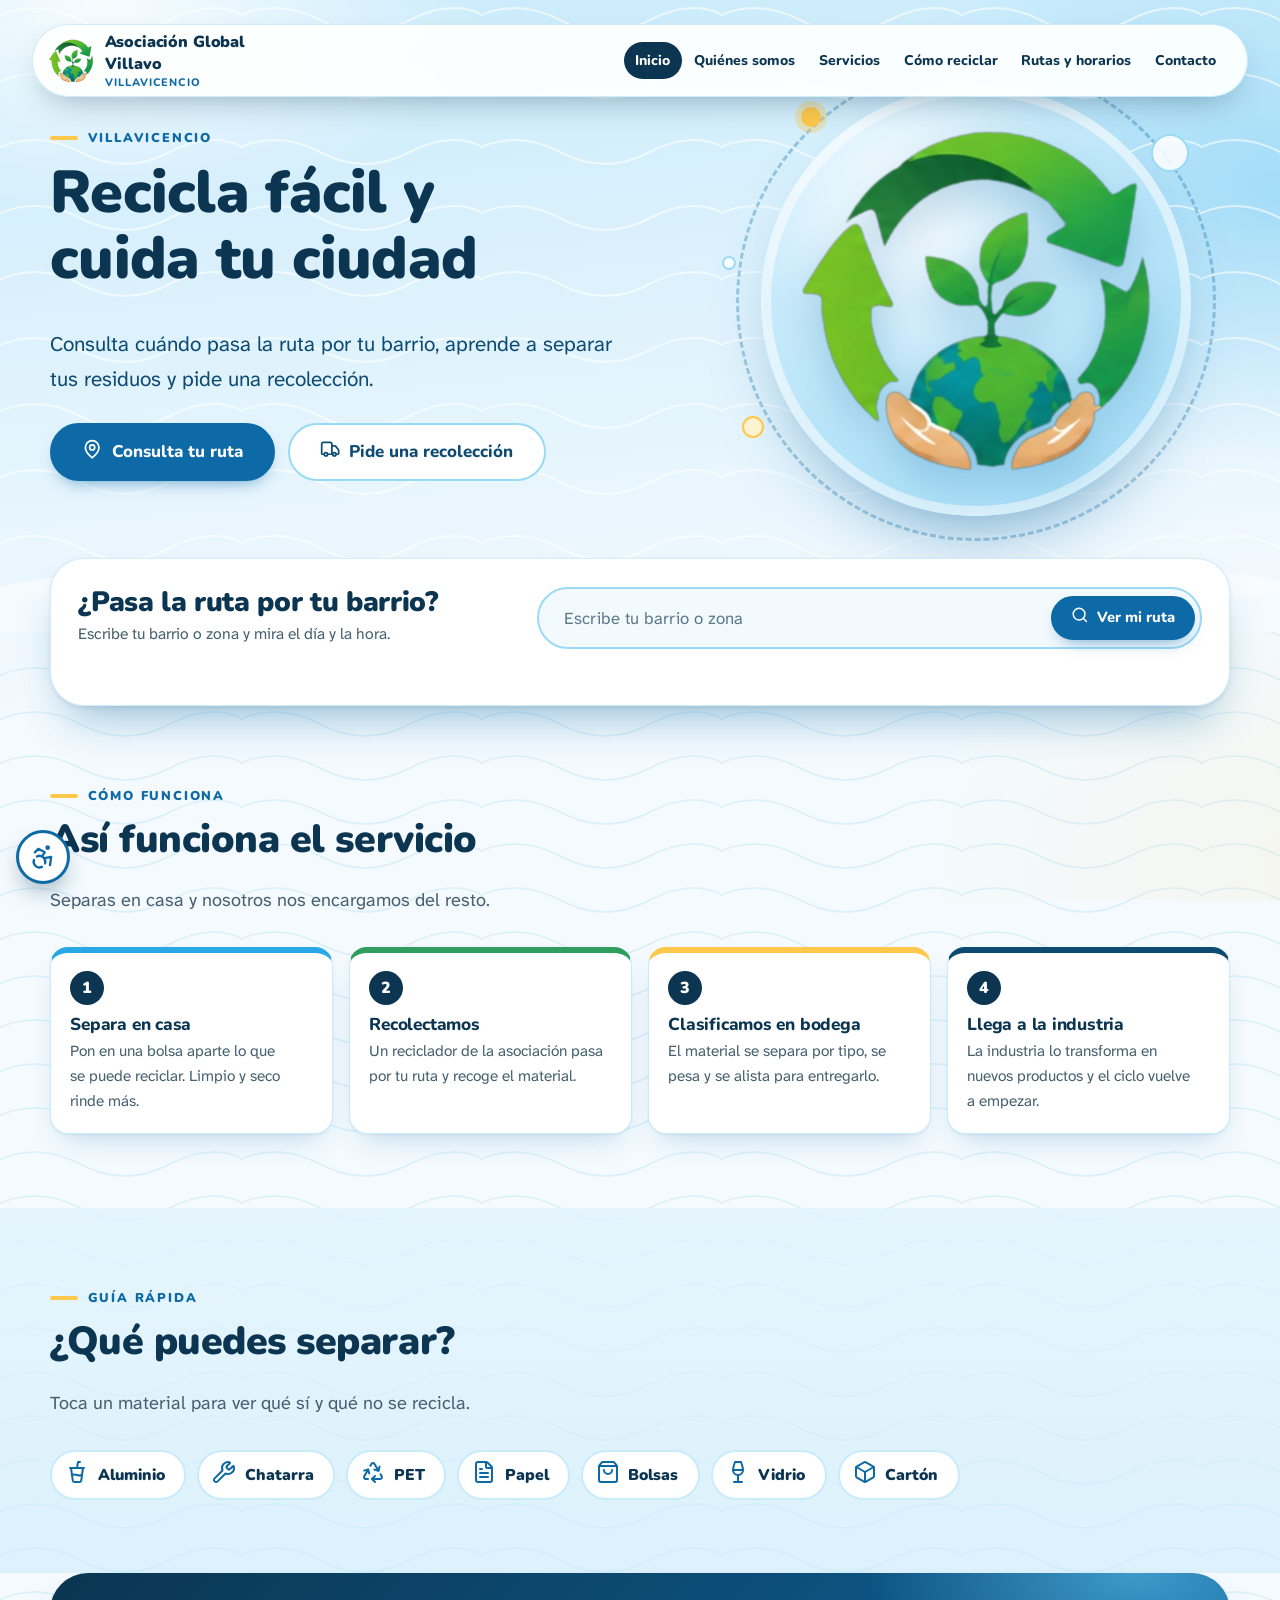
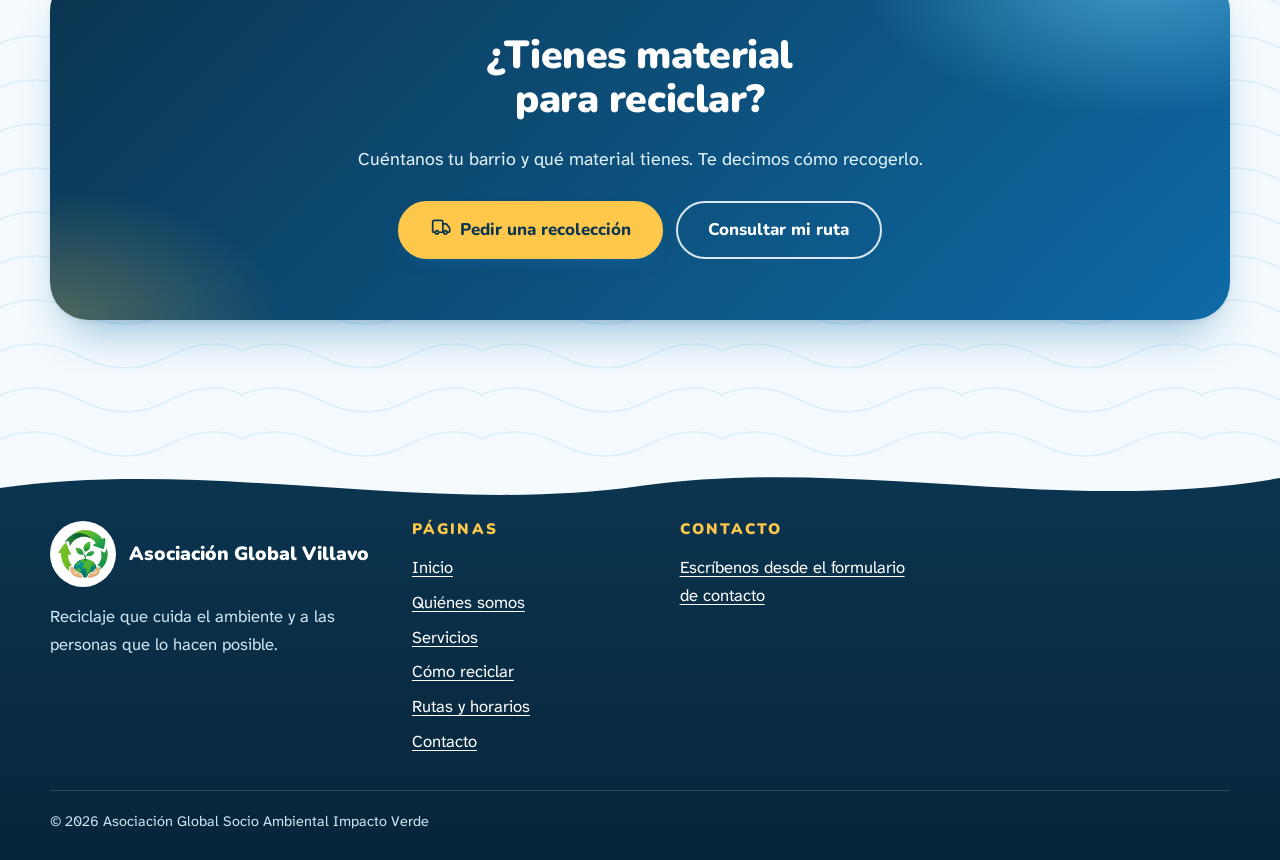
==== commit da53c057: "Versión más básica, a escala de una asociación pequeña - Inicio más corto: se quitan la escena anima" ====
--- a/index.html
+++ b/index.html
@@ -66,27 +66,14 @@
   </div>
 </div>
 
-<section class="seccion" style="padding-bottom:0">
-  <div class="contenedor">
-    <div class="seccion__cab reveal"><span class="etiqueta">Trámites rápidos</span><h2>¿Qué quieres hacer hoy?</h2></div>
-    <div class="tramites reveal">
-      <a class="tramite tramite--principal" href="contacto.html?asunto=solicitud#formulario" data-wa-recoleccion><span data-icon="truck"></span>Pedir recolección<small>Cuéntanos tu barrio y el material</small><span class="tramite__flecha" data-icon="arrow-right"></span></a>
-      <a class="tramite tramite--b" href="rutas-y-horarios.html"><span data-icon="calendar-days"></span>Rutas y horarios<small>Días y hora de tu zona</small><span class="tramite__flecha" data-icon="arrow-right"></span></a>
-      <a class="tramite tramite--c" href="como-reciclar.html"><span data-icon="recycle"></span>Cómo reciclar<small>Qué va en cada bolsa</small><span class="tramite__flecha" data-icon="arrow-right"></span></a>
-      <a class="tramite tramite--d" href="contacto.html"><span data-icon="message-circle"></span>Contacto<small>Escríbenos o llámanos</small><span class="tramite__flecha" data-icon="arrow-right"></span></a>
-    </div>
-  </div>
-</section>
-
 <section class="seccion" id="proceso">
   <div class="contenedor">
     <div class="seccion__cab reveal">
-      <span class="etiqueta">El camino del reciclaje</span>
-      <h2>De tu casa a la industria, y de vuelta</h2>
-      <p class="lead">Así viaja lo que separas: nada se pierde y todo vuelve a ser útil.</p>
+      <span class="etiqueta">Cómo funciona</span>
+      <h2>Así funciona el servicio</h2>
+      <p class="lead">Separas en casa y nosotros nos encargamos del resto.</p>
     </div>
-    <div class="escena reveal"><svg class="ciclo--ancho" viewBox="0 0 900 450" role="img" aria-labelledby="t-a d-a" focusable="false"><title id="t-a">El camino del material reciclable</title><desc id="d-a">Un ciclo de cuatro pasos: en tu casa separas el material, un reciclador lo recolecta, en la bodega se clasifica y se pesa, la industria lo transforma en nuevos productos y estos vuelven a tu casa.</desc><path id="pista-a" d="M135,205 A315,150 0 0 1 765,205 A315,150 0 0 1 135,205" fill="none" stroke="#9bdaf7" stroke-width="5" class="pista"/><g transform="translate(227.3 98.9) rotate(-25.5)"><path d="M-6,-8 L7,0 L-6,8" fill="none" stroke="#0e6aa6" stroke-width="4.5" stroke-linecap="round" stroke-linejoin="round"/></g><g transform="translate(672.7 98.9) rotate(25.5)"><path d="M-6,-8 L7,0 L-6,8" fill="none" stroke="#0e6aa6" stroke-width="4.5" stroke-linecap="round" stroke-linejoin="round"/></g><g transform="translate(672.7 311.1) rotate(154.5)"><path d="M-6,-8 L7,0 L-6,8" fill="none" stroke="#0e6aa6" stroke-width="4.5" stroke-linecap="round" stroke-linejoin="round"/></g><g transform="translate(227.3 311.1) rotate(-154.5)"><path d="M-6,-8 L7,0 L-6,8" fill="none" stroke="#0e6aa6" stroke-width="4.5" stroke-linecap="round" stroke-linejoin="round"/></g><image href="img/logo.png" x="396.0" y="133.0" width="108" height="108"/><text class="t-sub" x="450" y="262" text-anchor="middle" font-size="15">Y vuelve a tu casa convertido</text><text class="t-sub" x="450" y="282" text-anchor="middle" font-size="15">en nuevos productos</text><g class="estacion"><circle cx="135.0" cy="205.0" r="47" fill="#fff" opacity=".9"/><circle cx="135.0" cy="205.0" r="38" fill="#0e6aa6"/><g transform="translate(113.7 183.7) scale(1.773)" fill="none" stroke="#fff" stroke-width="2" stroke-linecap="round" stroke-linejoin="round"><path d="M15 21v-8a1 1 0 0 0-1-1h-4a1 1 0 0 0-1 1v8" /> <path d="M3 10a2 2 0 0 1 .709-1.528l7-6a2 2 0 0 1 2.582 0l7 6A2 2 0 0 1 21 10v9a2 2 0 0 1-2 2H5a2 2 0 0 1-2-2z" /></g><circle cx="162.4" cy="177.6" r="12" fill="#fff" stroke="#0b3550" stroke-width="2"/><text class="t-num" x="162.4" y="182.6" text-anchor="middle">1</text><rect x="86.3" y="255.0" width="97.4" height="30" rx="15.0" fill="#fff" stroke="#c9ebfb" stroke-width="2"/><text x="135.0" y="272.0" text-anchor="middle" font-size="16">Tu casa</text></g><g class="estacion"><circle cx="450.0" cy="55.0" r="47" fill="#fff" opacity=".9"/><circle cx="450.0" cy="55.0" r="38" fill="#1f7a48"/><g transform="translate(428.7 33.7) scale(1.773)" fill="none" stroke="#fff" stroke-width="2" stroke-linecap="round" stroke-linejoin="round"><path d="M14 18V6a2 2 0 0 0-2-2H4a2 2 0 0 0-2 2v11a1 1 0 0 0 1 1h2" /> <path d="M15 18H9" /> <path d="M19 18h2a1 1 0 0 0 1-1v-3.65a1 1 0 0 0-.22-.624l-3.48-4.35A1 1 0 0 0 17.52 8H14" /> <circle cx="17" cy="18" r="2" /> <circle cx="7" cy="18" r="2" /></g><circle cx="477.4" cy="27.6" r="12" fill="#fff" stroke="#0b3550" stroke-width="2"/><text class="t-num" x="477.4" y="32.6" text-anchor="middle">2</text><rect x="381.4" y="105.0" width="137.1" height="30" rx="15.0" fill="#fff" stroke="#c9ebfb" stroke-width="2"/><text x="450.0" y="122.0" text-anchor="middle" font-size="16">Recolección</text></g><g class="estacion"><circle cx="765.0" cy="205.0" r="47" fill="#fff" opacity=".9"/><circle cx="765.0" cy="205.0" r="38" fill="#ffc84a"/><g transform="translate(743.7 183.7) scale(1.773)" fill="none" stroke="#0b3550" stroke-width="2" stroke-linecap="round" stroke-linejoin="round"><path d="M18 21V10a1 1 0 0 0-1-1H7a1 1 0 0 0-1 1v11" /> <path d="M22 19a2 2 0 0 1-2 2H4a2 2 0 0 1-2-2V8a2 2 0 0 1 1.132-1.803l7.95-3.974a2 2 0 0 1 1.837 0l7.948 3.974A2 2 0 0 1 22 8z" /> <path d="M6 13h12" /> <path d="M6 17h12" /></g><circle cx="792.4" cy="177.6" r="12" fill="#fff" stroke="#0b3550" stroke-width="2"/><text class="t-num" x="792.4" y="182.6" text-anchor="middle">3</text><rect x="721.2" y="255.0" width="87.5" height="30" rx="15.0" fill="#fff" stroke="#c9ebfb" stroke-width="2"/><text x="765.0" y="272.0" text-anchor="middle" font-size="16">Bodega</text></g><g class="estacion"><circle cx="450.0" cy="355.0" r="47" fill="#fff" opacity=".9"/><circle cx="450.0" cy="355.0" r="38" fill="#0b3550"/><g transform="translate(428.7 333.7) scale(1.773)" fill="none" stroke="#fff" stroke-width="2" stroke-linecap="round" stroke-linejoin="round"><path d="M12 16h.01" /> <path d="M16 16h.01" /> <path d="M3 19a2 2 0 0 0 2 2h14a2 2 0 0 0 2-2V8.5a.5.5 0 0 0-.769-.422l-4.462 2.844A.5.5 0 0 1 15 10.5v-2a.5.5 0 0 0-.769-.422L9.77 10.922A.5.5 0 0 1 9 10.5V5a2 2 0 0 0-2-2H5a2 2 0 0 0-2 2z" /> <path d="M8 16h.01" /></g><circle cx="477.4" cy="327.6" r="12" fill="#fff" stroke="#0b3550" stroke-width="2"/><text class="t-num" x="477.4" y="332.6" text-anchor="middle">4</text><rect x="391.4" y="405.0" width="117.3" height="30" rx="15.0" fill="#fff" stroke="#c9ebfb" stroke-width="2"/><text x="450.0" y="422.0" text-anchor="middle" font-size="16">Industria</text></g><circle r="8" fill="#2aa7e6" stroke="#fff" stroke-width="3"><animateMotion dur="18s" begin="0s" repeatCount="indefinite"><mpath href="#pista-a"/></animateMotion></circle><circle r="8" fill="#2f9e5f" stroke="#fff" stroke-width="3"><animateMotion dur="18s" begin="-6s" repeatCount="indefinite"><mpath href="#pista-a"/></animateMotion></circle><circle r="8" fill="#ffc84a" stroke="#fff" stroke-width="3"><animateMotion dur="18s" begin="-12s" repeatCount="indefinite"><mpath href="#pista-a"/></animateMotion></circle></svg><svg class="ciclo--alto" viewBox="0 0 360 480" role="img" aria-labelledby="t-b d-b" focusable="false"><title id="t-b">El camino del material reciclable</title><desc id="d-b">Un ciclo de cuatro pasos: en tu casa separas el material, un reciclador lo recolecta, en la bodega se clasifica y se pesa, la industria lo transforma en nuevos productos y estos vuelven a tu casa.</desc><path id="pista-b" d="M64,215 A116,150 0 0 1 296,215 A116,150 0 0 1 64,215" fill="none" stroke="#9bdaf7" stroke-width="5" class="pista"/><g transform="translate(98.0 108.9) rotate(-52.3)"><path d="M-6,-8 L7,0 L-6,8" fill="none" stroke="#0e6aa6" stroke-width="4.5" stroke-linecap="round" stroke-linejoin="round"/></g><g transform="translate(262.0 108.9) rotate(52.3)"><path d="M-6,-8 L7,0 L-6,8" fill="none" stroke="#0e6aa6" stroke-width="4.5" stroke-linecap="round" stroke-linejoin="round"/></g><g transform="translate(262.0 321.1) rotate(127.7)"><path d="M-6,-8 L7,0 L-6,8" fill="none" stroke="#0e6aa6" stroke-width="4.5" stroke-linecap="round" stroke-linejoin="round"/></g><g transform="translate(98.0 321.1) rotate(-127.7)"><path d="M-6,-8 L7,0 L-6,8" fill="none" stroke="#0e6aa6" stroke-width="4.5" stroke-linecap="round" stroke-linejoin="round"/></g><image href="img/logo.png" x="138.0" y="151.0" width="84" height="84"/><text class="t-sub" x="180" y="286" text-anchor="middle" font-size="13">Y vuelve a tu casa</text><text class="t-sub" x="180" y="304" text-anchor="middle" font-size="13">convertido en</text><text class="t-sub" x="180" y="322" text-anchor="middle" font-size="13">nuevos productos</text><g class="estacion"><circle cx="64.0" cy="215.0" r="39" fill="#fff" opacity=".9"/><circle cx="64.0" cy="215.0" r="30" fill="#0e6aa6"/><g transform="translate(47.2 198.2) scale(1.400)" fill="none" stroke="#fff" stroke-width="2" stroke-linecap="round" stroke-linejoin="round"><path d="M15 21v-8a1 1 0 0 0-1-1h-4a1 1 0 0 0-1 1v8" /> <path d="M3 10a2 2 0 0 1 .709-1.528l7-6a2 2 0 0 1 2.582 0l7 6A2 2 0 0 1 21 10v9a2 2 0 0 1-2 2H5a2 2 0 0 1-2-2z" /></g><circle cx="85.6" cy="193.4" r="12" fill="#fff" stroke="#0b3550" stroke-width="2"/><text class="t-num" x="85.6" y="198.4" text-anchor="middle">1</text><rect x="19.6" y="257.0" width="88.8" height="28" rx="14.0" fill="#fff" stroke="#c9ebfb" stroke-width="2"/><text x="64.0" y="272.0" text-anchor="middle" font-size="14">Tu casa</text></g><g class="estacion"><circle cx="180.0" cy="65.0" r="39" fill="#fff" opacity=".9"/><circle cx="180.0" cy="65.0" r="30" fill="#1f7a48"/><g transform="translate(163.2 48.2) scale(1.400)" fill="none" stroke="#fff" stroke-width="2" stroke-linecap="round" stroke-linejoin="round"><path d="M14 18V6a2 2 0 0 0-2-2H4a2 2 0 0 0-2 2v11a1 1 0 0 0 1 1h2" /> <path d="M15 18H9" /> <path d="M19 18h2a1 1 0 0 0 1-1v-3.65a1 1 0 0 0-.22-.624l-3.48-4.35A1 1 0 0 0 17.52 8H14" /> <circle cx="17" cy="18" r="2" /> <circle cx="7" cy="18" r="2" /></g><circle cx="201.6" cy="43.4" r="12" fill="#fff" stroke="#0b3550" stroke-width="2"/><text class="t-num" x="201.6" y="48.4" text-anchor="middle">2</text><rect x="118.3" y="107.0" width="123.5" height="28" rx="14.0" fill="#fff" stroke="#c9ebfb" stroke-width="2"/><text x="180.0" y="122.0" text-anchor="middle" font-size="14">Recolección</text></g><g class="estacion"><circle cx="296.0" cy="215.0" r="39" fill="#fff" opacity=".9"/><circle cx="296.0" cy="215.0" r="30" fill="#ffc84a"/><g transform="translate(279.2 198.2) scale(1.400)" fill="none" stroke="#0b3550" stroke-width="2" stroke-linecap="round" stroke-linejoin="round"><path d="M18 21V10a1 1 0 0 0-1-1H7a1 1 0 0 0-1 1v11" /> <path d="M22 19a2 2 0 0 1-2 2H4a2 2 0 0 1-2-2V8a2 2 0 0 1 1.132-1.803l7.95-3.974a2 2 0 0 1 1.837 0l7.948 3.974A2 2 0 0 1 22 8z" /> <path d="M6 13h12" /> <path d="M6 17h12" /></g><circle cx="317.6" cy="193.4" r="12" fill="#fff" stroke="#0b3550" stroke-width="2"/><text class="t-num" x="317.6" y="198.4" text-anchor="middle">3</text><rect x="256.0" y="257.0" width="80.1" height="28" rx="14.0" fill="#fff" stroke="#c9ebfb" stroke-width="2"/><text x="296.0" y="272.0" text-anchor="middle" font-size="14">Bodega</text></g><g class="estacion"><circle cx="180.0" cy="365.0" r="39" fill="#fff" opacity=".9"/><circle cx="180.0" cy="365.0" r="30" fill="#0b3550"/><g transform="translate(163.2 348.2) scale(1.400)" fill="none" stroke="#fff" stroke-width="2" stroke-linecap="round" stroke-linejoin="round"><path d="M12 16h.01" /> <path d="M16 16h.01" /> <path d="M3 19a2 2 0 0 0 2 2h14a2 2 0 0 0 2-2V8.5a.5.5 0 0 0-.769-.422l-4.462 2.844A.5.5 0 0 1 15 10.5v-2a.5.5 0 0 0-.769-.422L9.77 10.922A.5.5 0 0 1 9 10.5V5a2 2 0 0 0-2-2H5a2 2 0 0 0-2 2z" /> <path d="M8 16h.01" /></g><circle cx="201.6" cy="343.4" r="12" fill="#fff" stroke="#0b3550" stroke-width="2"/><text class="t-num" x="201.6" y="348.4" text-anchor="middle">4</text><rect x="126.9" y="407.0" width="106.1" height="28" rx="14.0" fill="#fff" stroke="#c9ebfb" stroke-width="2"/><text x="180.0" y="422.0" text-anchor="middle" font-size="14">Industria</text></g><circle r="8" fill="#2aa7e6" stroke="#fff" stroke-width="3"><animateMotion dur="18s" begin="0s" repeatCount="indefinite"><mpath href="#pista-b"/></animateMotion></circle><circle r="8" fill="#2f9e5f" stroke="#fff" stroke-width="3"><animateMotion dur="18s" begin="-6s" repeatCount="indefinite"><mpath href="#pista-b"/></animateMotion></circle><circle r="8" fill="#ffc84a" stroke="#fff" stroke-width="3"><animateMotion dur="18s" begin="-12s" repeatCount="indefinite"><mpath href="#pista-b"/></animateMotion></circle></svg></div>
-<ol class="pasos">
+    <ol class="pasos">
   <li class="reveal"><h3>Separa en casa</h3><p>Pon en una bolsa aparte lo que se puede reciclar. Limpio y seco rinde más.</p></li>
   <li class="reveal"><h3>Recolectamos</h3><p>Un reciclador de la asociación pasa por tu ruta y recoge el material.</p></li>
   <li class="reveal"><h3>Clasificamos en bodega</h3><p>El material se separa por tipo, se pesa y se alista para entregarlo.</p></li>
--- a/css/styles.css
+++ b/css/styles.css
@@ -426,53 +426,7 @@
   .buscar__pill .btn span.txt { display: none; }
 }
 
-/* ---------- Trámites rápidos ---------- */
-.tramites { display: grid; grid-template-columns: repeat(4, 1fr); gap: 1.1rem; }
-.tramite {
-  position: relative; overflow: hidden; display: flex; flex-direction: column; gap: .35rem; text-decoration: none; min-height: 168px;
-  padding: 1.2rem 1.2rem 1.1rem; border-radius: var(--radio); background: var(--c100); color: var(--c900);
-  font: 900 1.12rem/1.15 var(--f-titulo); border: 2px solid transparent;
-  transition: transform .2s ease, box-shadow .2s, border-color .2s;
-}
-.tramite::after { content: ""; position: absolute; right: -34px; bottom: -34px; width: 120px; height: 120px; border-radius: 50%; background: rgba(255, 255, 255, .55); transition: transform .35s ease; }
-.tramite > span:first-child { display: grid; place-items: center; width: 50px; height: 50px; border-radius: 50%; background: #fff; color: var(--c700); margin-bottom: .6rem; box-shadow: 0 6px 12px -8px rgba(11, 53, 80, .6); }
-.tramite > span:first-child svg { width: 26px; height: 26px; }
-.tramite small { display: block; font: 400 .9rem/1.4 var(--f-texto); color: var(--texto-suave); max-width: 18ch; }
-.tramite .tramite__flecha { position: absolute; right: 14px; bottom: 14px; z-index: 1; width: 38px; height: 38px; border-radius: 50%; display: grid; place-items: center; background: var(--c900); color: #fff; transition: transform .2s; }
-.tramite .tramite__flecha svg { width: 18px; height: 18px; }
-.tramite:hover { transform: translateY(-5px); box-shadow: var(--sombra-alta); border-color: var(--c700); color: var(--c900); }
-.tramite:hover::after { transform: scale(1.35); }
-.tramite:hover .tramite__flecha { transform: translateX(3px); }
-.tramite--b { background: var(--hoja-100); }
-.tramite--c { background: var(--sol-100); }
-.tramite--d { background: var(--c200); }
-.tramite--principal { background: var(--c700); color: #fff; }
-.tramite--principal > span:first-child { background: var(--sol); color: var(--c900); }
-.tramite--principal small { color: #e3f4fd; }
-.tramite--principal::after { background: rgba(255, 255, 255, .12); }
-.tramite--principal .tramite__flecha { background: #fff; color: var(--c900); }
-.tramite--principal:hover { color: #fff; border-color: var(--c900); background: var(--c800); }
-@media (max-width: 900px) { .tramites { grid-template-columns: repeat(2, 1fr); gap: .8rem; } .tramite { min-height: 156px; justify-content: flex-end; } .tramite > span:first-child { position: absolute; left: 14px; top: 14px; margin: 0; } .tramite .tramite__flecha { top: 14px; bottom: auto; right: 14px; width: 34px; height: 34px; } }
-@media (max-width: 420px) { .tramite { min-height: 138px; padding: 1rem; font-size: 1rem; } .tramite small { display: none; } }
-
-/* ---------- Proceso: el ciclo ---------- */
-.escena {
-  background: radial-gradient(500px 260px at 50% 40%, #fff, rgba(255, 255, 255, 0)), linear-gradient(180deg, var(--c50), var(--c100));
-  border: 1px solid var(--c200); border-radius: 34px; box-shadow: var(--sombra); padding: clamp(.4rem, 2vw, 1.2rem);
-}
-.escena svg { display: block; width: 100%; height: auto; }
-.escena .ciclo--alto { display: none; max-width: 420px; margin-inline: auto; }
-@media (max-width: 719px) { .escena .ciclo--ancho { display: none; } .escena .ciclo--alto { display: block; } }
-.escena text { font-family: var(--f-titulo); font-weight: 900; fill: var(--c900); }
-.escena .t-sub { font-weight: 700; fill: var(--c800); }
-.escena .t-num { fill: var(--c900); font-size: 14px; }
-.pista { stroke-dasharray: 3 12; stroke-linecap: round; animation: pista 1.6s linear infinite; }
-@keyframes pista { to { stroke-dashoffset: -30; } }
-.estacion { transform-box: fill-box; transform-origin: center; animation: late-estacion 6s ease-in-out infinite; }
-.estacion:nth-of-type(2) { animation-delay: -1.5s; }
-.estacion:nth-of-type(3) { animation-delay: -3s; }
-.estacion:nth-of-type(4) { animation-delay: -4.5s; }
-@keyframes late-estacion { 0%, 100% { transform: scale(1); } 50% { transform: scale(1.06); } }
+/* ---------- Pasos ---------- */
 .pasos { display: grid; grid-template-columns: repeat(auto-fit, minmax(min(100%, 230px), 1fr)); gap: 1rem; margin: 1.4rem 0 0; padding: 0; list-style: none; counter-reset: paso; }
 .pasos li { counter-increment: paso; position: relative; background: #fff; border-radius: var(--radio-s); padding: 1.1rem 1.1rem 1.15rem 1.2rem; border: 1px solid var(--c200); box-shadow: var(--sombra); border-top: 6px solid var(--c500); }
 .pasos li:nth-child(2) { border-top-color: var(--hoja); }
@@ -558,6 +512,14 @@
 /* ---------- Contenido de páginas ---------- */
 .dos-col { display: grid; grid-template-columns: 1fr 1fr; gap: clamp(1.2rem, 3vw, 2.4rem); align-items: start; }
 @media (max-width: 820px) { .dos-col { grid-template-columns: 1fr; } }
+.obj-bloque { margin-top: clamp(1.25rem, 3vw, 2rem); }
+.obj-bloque:empty { display: none; }
+.obj { display: grid; grid-template-columns: minmax(0, 1.05fr) minmax(0, 1fr); gap: clamp(1.5rem, 4vw, 3.5rem); align-items: start; }
+.obj h2 { font-size: var(--t-3, 1.35rem); margin: 0 0 .75rem; }
+.obj__general p { font-size: 1.08rem; max-width: 58ch; margin: 0; }
+.obj__espec { border-left: 2px solid var(--c200); padding-left: clamp(1.25rem, 3vw, 2.5rem); }
+.obj__espec .lista-chulos { gap: .9rem; }
+@media (max-width: 820px) { .obj { grid-template-columns: 1fr; } .obj__espec { border-left: 0; padding-left: 0; border-top: 2px solid var(--c200); padding-top: 1.5rem; } }
 .cita-mv { border-left: 8px solid var(--c500); }
 .cita-mv:nth-child(2) { border-left-color: var(--sol); }
 .equipo { display: grid; grid-template-columns: repeat(auto-fit, minmax(min(100%, 230px), 1fr)); gap: 1.2rem; }
@@ -570,7 +532,7 @@
 .lista-equis li::before { background-color: #b4442b; background-image: url("data:image/svg+xml,%3Csvg xmlns='http://www.w3.org/2000/svg' viewBox='0 0 24 24' fill='none' stroke='white' stroke-width='3.4' stroke-linecap='round'%3E%3Cpath d='M7 7l10 10M17 7L7 17'/%3E%3C/svg%3E"); }
 
 /* información regulada (transparencia) */
-.info-bloques { display: grid; grid-template-columns: repeat(auto-fit, minmax(min(100%, 280px), 1fr)); gap: 1.1rem; }
+.info-bloques { display: grid; grid-template-columns: repeat(auto-fill, minmax(min(100%, 280px), 1fr)); gap: 1.1rem; }
 .info-bloque { display: flex; flex-direction: column; gap: .3rem; }
 .info-bloque h3 { margin: 0; font-size: 1.1rem; }
 .info-bloque p { margin: 0; font-size: .96rem; color: var(--texto-suave); }
@@ -725,20 +687,17 @@
   --sombra: 0 0 0 2px #000; --sombra-alta: 0 0 0 3px #000;
 }
 html.alto-contraste body { background-image: none; }
-html.alto-contraste .tarjeta, html.alto-contraste .buscar, html.alto-contraste .pasos li, html.alto-contraste .grafica, html.alto-contraste .tabla-caja, html.alto-contraste .escena, html.alto-contraste .cab__pill, html.alto-contraste .tramite, html.alto-contraste .social-banda, html.alto-contraste .resultado-ruta { border: 2px solid #000; }
+html.alto-contraste .tarjeta, html.alto-contraste .buscar, html.alto-contraste .pasos li, html.alto-contraste .grafica, html.alto-contraste .tabla-caja, html.alto-contraste .cab__pill, html.alto-contraste .social-banda, html.alto-contraste .resultado-ruta { border: 2px solid #000; }
 html.alto-contraste .portada-pagina, html.alto-contraste .heroe { background: #fff; border-bottom: 3px solid #000; }
 html.alto-contraste .portada-pagina::before, html.alto-contraste .heroe::before { display: none; }
 html.alto-contraste .ola { display: none; }
 html.alto-contraste .heroe__sol, html.alto-contraste .heroe__anillo, html.alto-contraste .burbuja { display: none; }
 html.alto-contraste a { text-decoration: underline; }
-html.alto-contraste .btn, html.alto-contraste .tramite, html.alto-contraste .nav a, html.alto-contraste .redes a, html.alto-contraste .avatares a, html.alto-contraste .marca, html.alto-contraste .wa-flota, html.alto-contraste .chip-material, html.alto-contraste .indice a, html.alto-contraste .hoja-menu ol li a { text-decoration: none; }
+html.alto-contraste .btn, html.alto-contraste .nav a, html.alto-contraste .redes a, html.alto-contraste .avatares a, html.alto-contraste .marca, html.alto-contraste .wa-flota, html.alto-contraste .chip-material, html.alto-contraste .indice a, html.alto-contraste .hoja-menu ol li a { text-decoration: none; }
 html.alto-contraste .seccion--cielo { background: #f1f1f1; }
-html.alto-contraste .tramite--principal { background: #004a80; }
-html.alto-contraste .tramite::after { display: none; }
 html.alto-contraste .cta-final { background: #00203a; }
 html.alto-contraste .pie { background: #000; }
 html.alto-contraste .pie::before { display: none; }
-html.alto-contraste .escena text { fill: #000; }
 html.alto-contraste .barra span.rel { background: #004a80; }
 html.alto-contraste .hoja-menu { background: #000; }
 
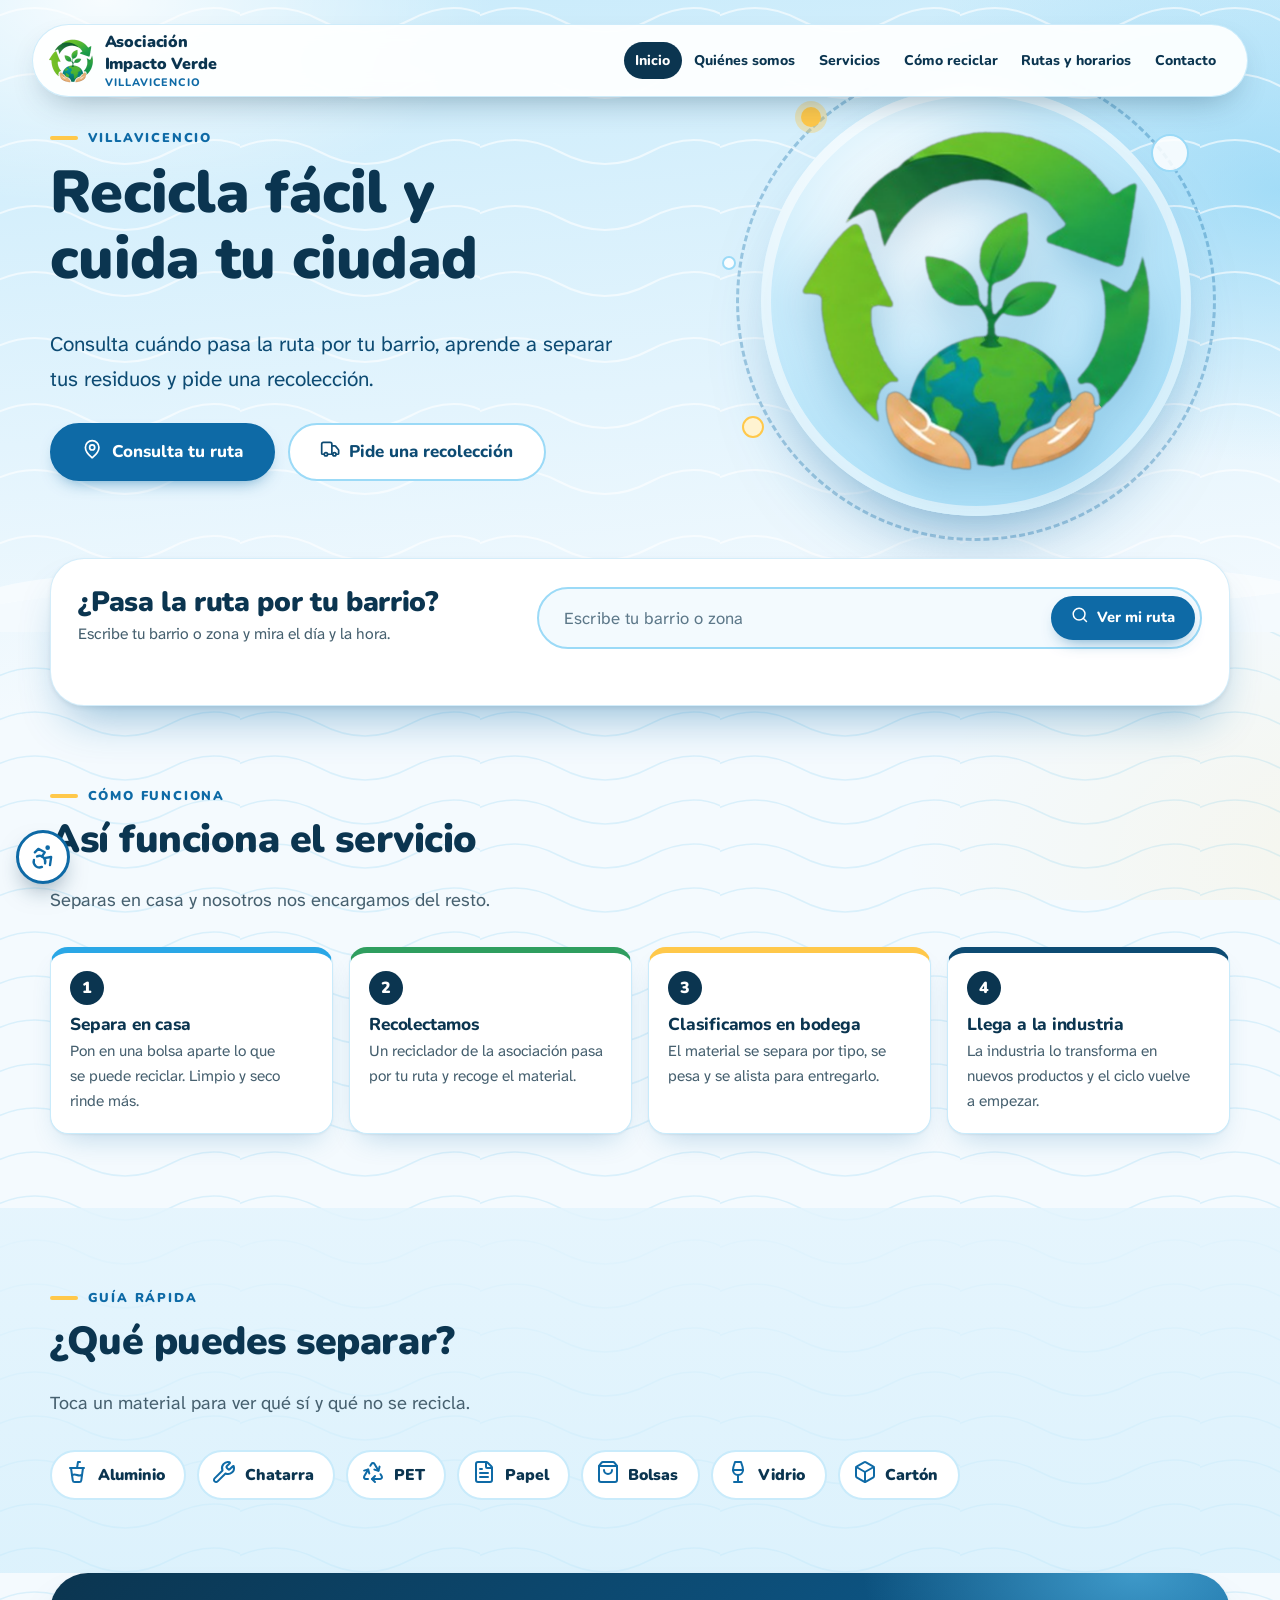
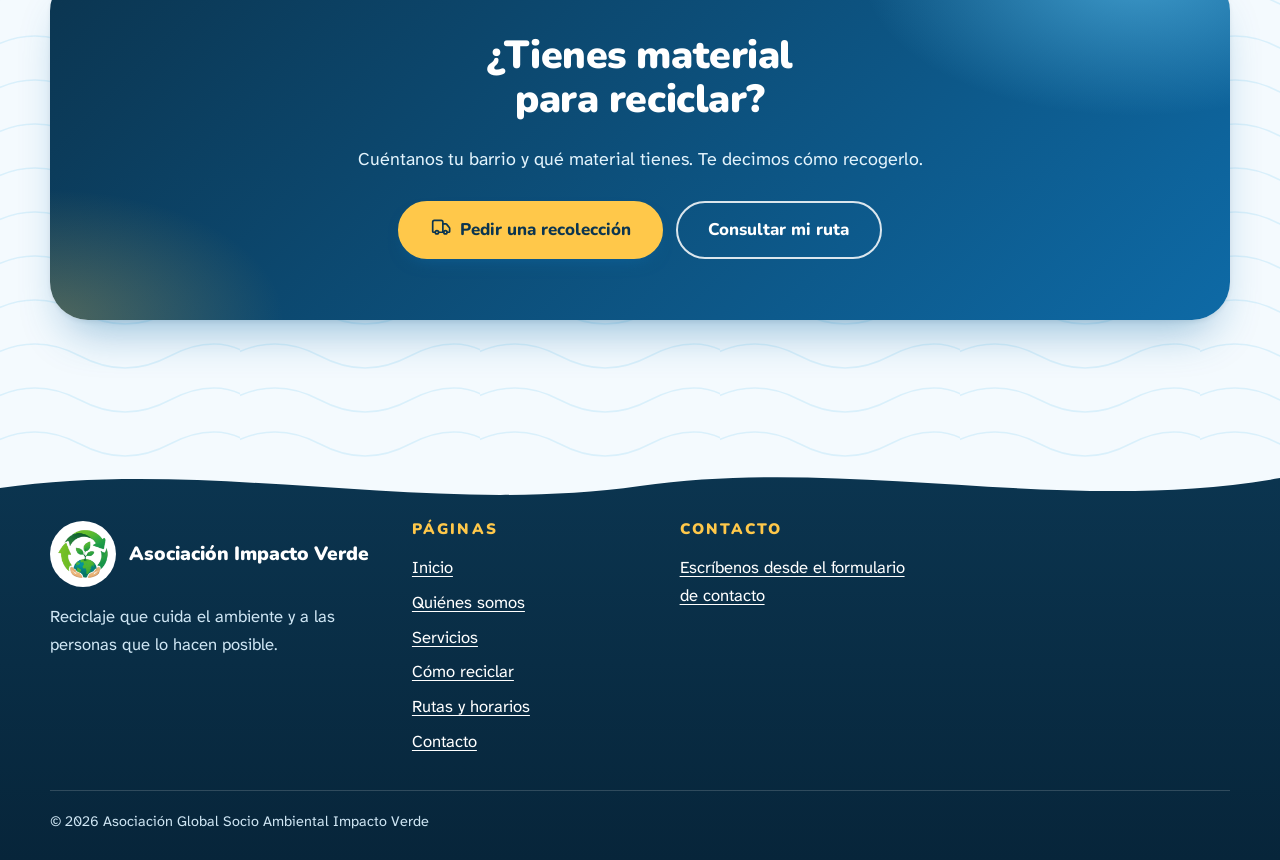
==== commit 1738f112: "Nombre del sitio: Asociación Impacto Verde - empresa.nombre, títulos de las páginas, README e imagen" ====
--- a/index.html
+++ b/index.html
@@ -3,12 +3,12 @@
 <head>
 <meta charset="utf-8">
 <meta name="viewport" content="width=device-width, initial-scale=1">
-<title>Asociación Global Villavo · Reciclaje en tu ciudad</title>
+<title>Asociación Impacto Verde · Reciclaje en tu ciudad</title>
 <meta name="description" content="Consulta tu ruta, aprende a separar tus residuos y pide una recolección de material reciclable.">
 <meta name="theme-color" content="#0b3550">
 <meta property="og:type" content="website">
 <meta property="og:locale" content="es_CO">
-<meta property="og:title" content="Asociación Global Villavo · Reciclaje en tu ciudad">
+<meta property="og:title" content="Asociación Impacto Verde · Reciclaje en tu ciudad">
 <meta property="og:description" content="Consulta tu ruta, aprende a separar tus residuos y pide una recolección de material reciclable.">
 <meta property="og:image" content="img/og-image.jpg">
 <link rel="icon" type="image/png" sizes="48x48" href="img/favicon-32.png">
--- a/css/styles.css
+++ b/css/styles.css
@@ -169,7 +169,7 @@
 .marca { display: flex; align-items: center; gap: .6rem; text-decoration: none; color: var(--c900); flex: none; min-width: 0; margin-right: auto; }
 .marca img { width: 48px; height: 48px; object-fit: contain; flex: none; }
 .marca__texto { display: grid; line-height: 1.08; min-width: 0; }
-.marca__texto strong { font: 900 1rem var(--f-titulo); letter-spacing: -.01em; max-width: 9.5rem; }
+.marca__texto strong { font: 900 1rem var(--f-titulo); letter-spacing: -.01em; max-width: 9.5rem; text-wrap: balance; }
 .marca__texto small { font: 800 .68rem var(--f-titulo); color: var(--c700); letter-spacing: .1em; text-transform: uppercase; }
 
 .nav ul { list-style: none; margin: 0; padding: 0; display: flex; gap: .05rem; align-items: center; }
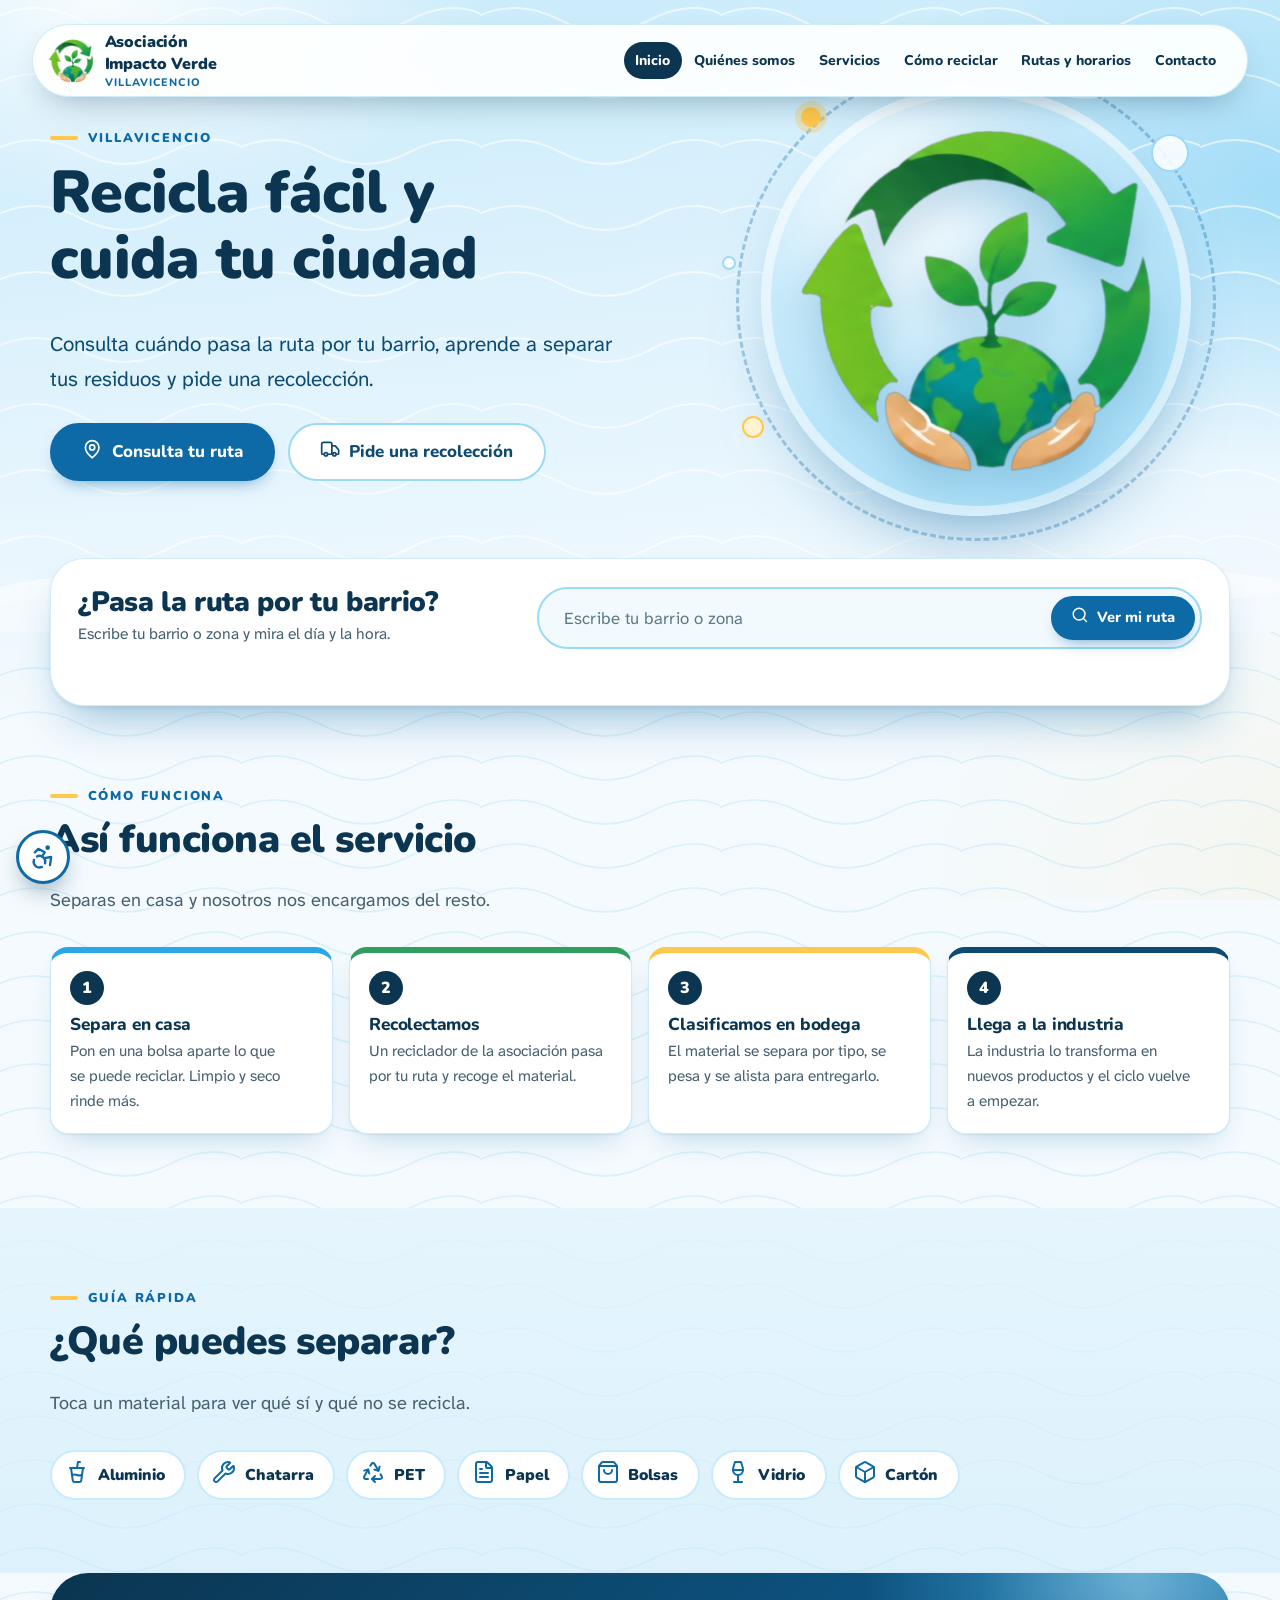
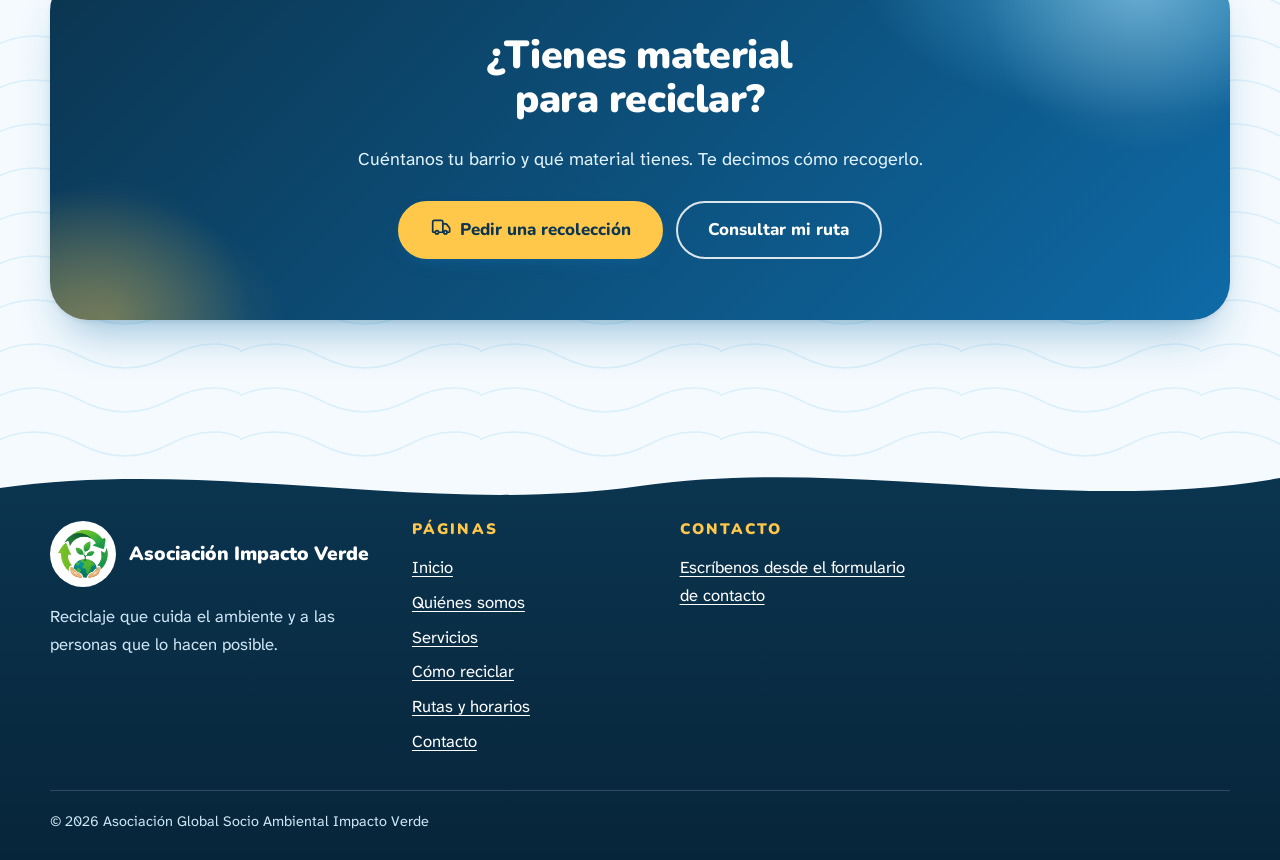
==== commit b11617d0: "Logo en mayor calidad y animaciones nuevas - Logo reescalado (EDSR x4) y suavizado: logo.png 800 px," ====
--- a/index.html
+++ b/index.html
@@ -39,6 +39,7 @@
       <span class="burbuja burbuja--a"></span><span class="burbuja burbuja--b"></span><span class="burbuja burbuja--c"></span>
     </div>
   </div>
+  <span class="hoja-vuela" aria-hidden="true"></span><span class="hoja-vuela hoja-vuela--2" aria-hidden="true"></span><span class="hoja-vuela" aria-hidden="true"></span><span class="hoja-vuela hoja-vuela--2" aria-hidden="true"></span><span class="hoja-vuela" aria-hidden="true"></span>
   <svg class="ola" viewBox="0 0 1440 100" preserveAspectRatio="none" aria-hidden="true" focusable="false"><path class="o1" d="M0,52 C180,12 360,92 600,56 C840,20 1040,82 1240,44 C1330,28 1390,36 1440,46 L1440,100 L0,100 Z"/><path class="o2" d="M0,70 C220,34 420,100 700,66 C960,36 1200,92 1440,58 L1440,100 L0,100 Z"/></svg>
 </section>
 
--- a/css/styles.css
+++ b/css/styles.css
@@ -144,6 +144,7 @@
   text-decoration: none; cursor: pointer;
   transition: transform .18s ease, background-color .18s ease, box-shadow .18s ease, color .18s;
   box-shadow: 0 8px 18px -10px rgba(14, 106, 166, .8);
+  position: relative; overflow: hidden; isolation: isolate;
 }
 .btn:hover { background: var(--bg-h); border-color: var(--bg-h); color: var(--fg); transform: translateY(-2px); box-shadow: 0 14px 24px -12px rgba(11, 53, 80, .7); }
 .btn:active { transform: translateY(0); }
@@ -165,6 +166,7 @@
   background: rgba(255, 255, 255, .93); border: 1px solid rgba(42, 167, 230, .22); border-radius: 999px;
   -webkit-backdrop-filter: saturate(1.5) blur(10px); backdrop-filter: saturate(1.5) blur(10px);
   box-shadow: 0 14px 34px -16px rgba(11, 53, 80, .45);
+  transform-origin: 50% 0; transition: transform .35s cubic-bezier(.2, .7, .2, 1), box-shadow .35s ease;
 }
 .marca { display: flex; align-items: center; gap: .6rem; text-decoration: none; color: var(--c900); flex: none; min-width: 0; margin-right: auto; }
 .marca img { width: 48px; height: 48px; object-fit: contain; flex: none; }
@@ -213,9 +215,12 @@
 }
 @media (max-width: 560px) {
   .cab__pill { padding: 5px 6px 5px 10px; gap: .45rem; min-height: 60px; }
-  .marca__texto { display: none; }
+  .marca__texto small { display: none; }
+  .marca__texto strong { font-size: .88rem; max-width: 7.2rem; }
   .marca img { width: 44px; height: 44px; }
-  .cab__wa { padding-inline: .95rem; min-height: 46px; font-size: .92rem; }
+  .cab__wa { padding-inline: .8rem; min-height: 46px; min-width: 46px; font-size: .92rem; }
+  .btn.cab__wa span { display: none; }
+  .pend-chip.cab__wa { display: none; }
 }
 @media (min-width: 561px) and (max-width: 760px) { .marca__texto small { display: none; } }
 
@@ -353,7 +358,7 @@
     linear-gradient(175deg, var(--c200) 0%, var(--c100) 60%, var(--fondo) 100%);
   padding: calc(var(--alto-cab) + 2.2rem) 0 clamp(7.4rem, 11vw, 9.6rem);
 }
-.heroe::before { content: ""; position: absolute; inset: 0; pointer-events: none; opacity: .8;
+.heroe::before { content: ""; position: absolute; inset: 0 -240px 0 0; pointer-events: none; opacity: .8; animation: agua 44s linear infinite; will-change: transform;
   background-image: url("data:image/svg+xml,%3Csvg xmlns='http://www.w3.org/2000/svg' width='240' height='132' viewBox='0 0 240 132'%3E%3Cg fill='none' stroke='%23ffffff' stroke-opacity='.75' stroke-width='2' stroke-linecap='round'%3E%3Cpath d='M-10 20C20 4 50 4 80 20S140 36 170 20 230 4 250 20'/%3E%3Cpath d='M-10 86C20 70 50 70 80 86S140 102 170 86 230 70 250 86'/%3E%3C/g%3E%3C/svg%3E"); }
 .heroe__grid { position: relative; z-index: 1; display: grid; grid-template-columns: 1.1fr .9fr; gap: clamp(1.5rem, 4vw, 3.5rem); align-items: center; }
 .heroe h1 { max-width: 15ch; }
@@ -667,7 +672,7 @@
   display: inline-flex; align-items: center; gap: .6rem; min-height: 56px; padding: .6rem 1.25rem .6rem .9rem;
   background: var(--whatsapp-oscuro); color: #fff; border-radius: 999px; text-decoration: none;
   font: 900 .98rem var(--f-titulo); box-shadow: 0 14px 30px -8px rgba(7, 70, 36, .75);
-  animation: late 3.2s ease-in-out infinite;
+  animation: wa-entra .7s cubic-bezier(.2, .8, .25, 1.3) 1.4s backwards, late 3.2s ease-in-out 2.1s infinite;
 }
 .wa-flota svg { width: 30px; height: 30px; fill: #fff; flex: none; }
 .wa-flota:hover { background: #0a5f30; color: #fff; transform: translateY(-3px); animation: none; }
@@ -701,12 +706,107 @@
 html.alto-contraste .barra span.rel { background: #004a80; }
 html.alto-contraste .hoja-menu { background: #000; }
 
+
+/* ---------- Animaciones extra ---------- */
+/* Entrada del hero, en orden: etiqueta → título → texto → botones → logo */
+@keyframes subir { from { opacity: 0; transform: translateY(22px); } to { opacity: 1; transform: none; } }
+@keyframes aparecer { from { opacity: 0; } to { opacity: 1; } }
+@keyframes sol-sale { from { opacity: 0; transform: scale(.8); } to { opacity: 1; transform: none; } }
+@keyframes logo-entra { 0% { opacity: 0; transform: scale(.68) rotate(-9deg); } 62% { opacity: 1; transform: scale(1.05) rotate(2deg); } 100% { opacity: 1; transform: none; } }
+@keyframes respirar { 0%, 100% { transform: scale(1); } 50% { transform: scale(1.035); } }
+@keyframes agua { to { transform: translateX(-240px); } }
+@keyframes pop-burbuja { from { opacity: 0; scale: 0; } to { opacity: 1; scale: 1; } }
+.heroe__grid > div:first-child > * { animation: subir .75s cubic-bezier(.2, .7, .2, 1) both; }
+.heroe__grid > div:first-child > :nth-child(1) { animation-delay: .05s; }
+.heroe__grid > div:first-child > :nth-child(2) { animation-delay: .16s; }
+.heroe__grid > div:first-child > :nth-child(3) { animation-delay: .28s; }
+.heroe__grid > div:first-child > :nth-child(4) { animation-delay: .40s; }
+.heroe__sol { animation: sol-sale .9s cubic-bezier(.2, .7, .2, 1) .1s both, respirar 9s ease-in-out 1.2s infinite; }
+.heroe__anillo { animation: aparecer 1s ease .45s both, girar 60s linear infinite; }
+.heroe__logo img { animation: logo-entra 1s cubic-bezier(.2, .8, .25, 1.15) .3s both; transform-origin: 50% 60%; }
+.burbuja { opacity: 1; }
+.burbuja--a { animation: pop-burbuja .6s cubic-bezier(.2, .8, .25, 1.5) .9s backwards, flotar 8s ease-in-out -2s infinite; }
+.burbuja--b { animation: pop-burbuja .6s cubic-bezier(.2, .8, .25, 1.5) 1.05s backwards, flotar 8s ease-in-out -5s infinite; }
+.burbuja--c { animation: pop-burbuja .6s cubic-bezier(.2, .8, .25, 1.5) 1.2s backwards, flotar 8s ease-in-out -3s infinite; }
+
+/* Hojas que caen suavemente por el hero */
+.hoja-vuela {
+  position: absolute; top: -36px; left: var(--x, 10%); z-index: 0; width: var(--t, 26px); height: var(--t, 26px); pointer-events: none; opacity: 0;
+  background: url("data:image/svg+xml,%3Csvg xmlns='http://www.w3.org/2000/svg' viewBox='0 0 24 24'%3E%3Cpath d='M20 3C10 3 4.5 8.5 4.5 15.5c0 1.5.3 2.8.8 4C8 20.8 11 21 13 20.4 18.5 18.8 21 12 20 3z' fill='%232f9e5f'/%3E%3Cpath d='M5.5 19.5C8.5 14 12.5 10.5 17 8.2' fill='none' stroke='%23e3f4fd' stroke-width='1.3' stroke-linecap='round'/%3E%3C/svg%3E") center / contain no-repeat;
+  animation: cae var(--dur, 17s) linear var(--dl, 0s) infinite;
+}
+.hoja-vuela--2 { background-image: url("data:image/svg+xml,%3Csvg xmlns='http://www.w3.org/2000/svg' viewBox='0 0 24 24'%3E%3Cpath d='M20 3C10 3 4.5 8.5 4.5 15.5c0 1.5.3 2.8.8 4C8 20.8 11 21 13 20.4 18.5 18.8 21 12 20 3z' fill='%2362c28c'/%3E%3Cpath d='M5.5 19.5C8.5 14 12.5 10.5 17 8.2' fill='none' stroke='%23ffffff' stroke-width='1.3' stroke-linecap='round'/%3E%3C/svg%3E"); }
+@keyframes cae {
+  0% { opacity: 0; transform: translate(0, 0) rotate(0deg); }
+  8% { opacity: .8; }
+  30% { transform: translate(calc(var(--dx, 40px) * .9), 170px) rotate(110deg); }
+  55% { transform: translate(calc(var(--dx, 40px) * -.3), 340px) rotate(215deg); }
+  80% { opacity: .8; transform: translate(calc(var(--dx, 40px) * .7), 500px) rotate(310deg); }
+  100% { opacity: 0; transform: translate(calc(var(--dx, 40px) * .2), 600px) rotate(380deg); }
+}
+.hoja-vuela:nth-of-type(1) { --x: 6%;  --t: 24px; --dur: 17s; --dl: .5s;  --dx: 50px; }
+.hoja-vuela:nth-of-type(2) { --x: 24%; --t: 18px; --dur: 21s; --dl: 4s;   --dx: -40px; }
+.hoja-vuela:nth-of-type(3) { --x: 47%; --t: 28px; --dur: 19s; --dl: 9s;   --dx: 60px; }
+.hoja-vuela:nth-of-type(4) { --x: 71%; --t: 20px; --dur: 23s; --dl: 2.5s; --dx: -55px; }
+.hoja-vuela:nth-of-type(5) { --x: 91%; --t: 26px; --dur: 18s; --dl: 7s;   --dx: -35px; }
+
+/* Olas que se mecen */
+.ola path { transform-box: fill-box; transform-origin: center; }
+.ola .o1 { animation: ola-a 9s ease-in-out infinite alternate; }
+.ola .o2 { animation: ola-b 13s ease-in-out infinite alternate; }
+@keyframes ola-a { from { transform: scaleX(1.06) translateX(-2.6%); } to { transform: scaleX(1.06) translateX(2.6%); } }
+@keyframes ola-b { from { transform: scaleX(1.06) translateX(2.2%); } to { transform: scaleX(1.06) translateX(-2.2%); } }
+
+/* Cabecera al hacer scroll + barra de avance */
+.cab--scroll .cab__pill { transform: scale(.975); box-shadow: 0 20px 40px -16px rgba(11, 53, 80, .6); }
+.progreso { position: fixed; top: 0; left: 0; right: 0; height: 4px; z-index: 90; pointer-events: none; transform-origin: 0 50%; transform: scaleX(var(--p, 0)); background: linear-gradient(90deg, var(--hoja), var(--c500) 55%, var(--sol)); border-radius: 0 4px 4px 0; }
+
+/* Botones: brillo que cruza y icono que reacciona */
+.btn::after { content: ""; position: absolute; top: 0; bottom: 0; left: 0; width: 55%; z-index: -1; pointer-events: none; background: linear-gradient(100deg, transparent, rgba(255, 255, 255, .5), transparent); transform: translateX(-140%) skewX(-18deg); transition: transform .65s ease; }
+.btn:hover::after { transform: translateX(300%) skewX(-18deg); }
+.btn svg { transition: transform .25s cubic-bezier(.2, .7, .2, 1); }
+.btn:hover svg { transform: translateX(3px) scale(1.12); }
+.btn:active svg { transform: scale(.94); }
+
+/* Logo de la cabecera: se menea al pasar el cursor */
+@keyframes menea { 0%, 100% { transform: none; } 25% { transform: rotate(-9deg) scale(1.08); } 60% { transform: rotate(7deg) scale(1.08); } }
+.marca:hover img { animation: menea .7s ease; }
+
+/* Chips de material y números de los pasos: aparecen en cascada */
+@keyframes pop-chip { from { opacity: 0; transform: translateY(16px) scale(.9); } to { opacity: 1; transform: none; } }
+@keyframes pop-num { from { transform: scale(0) rotate(-40deg); } to { transform: none; } }
+.con-js .chips-material:not(.visto) .chip-material { opacity: 0; }
+.chips-material.visto .chip-material { animation: pop-chip .55s cubic-bezier(.2, .8, .25, 1.2) calc(var(--n, 0) * 60ms + .1s) backwards; }
+.pasos li.visto::before { animation: pop-num .6s cubic-bezier(.2, .8, .25, 1.5) calc(var(--d, 0s) + .3s) backwards; }
+
+/* Llamado final: luces que derivan */
+.cta-final::before, .cta-final::after { content: ""; position: absolute; border-radius: 50%; pointer-events: none; }
+.cta-final::before { width: 340px; height: 340px; right: -80px; top: -150px; background: radial-gradient(circle, rgba(255, 255, 255, .24), transparent 66%); animation: deriva 15s ease-in-out infinite alternate; }
+.cta-final::after { width: 300px; height: 300px; left: -90px; bottom: -150px; background: radial-gradient(circle, rgba(255, 200, 74, .26), transparent 66%); animation: deriva 19s ease-in-out -6s infinite alternate-reverse; }
+.cta-final > * { position: relative; z-index: 1; }
+@keyframes deriva { from { transform: translate(0, 0) scale(1); } to { transform: translate(-70px, 56px) scale(1.25); } }
+
+/* WhatsApp: entra deslizando */
+@keyframes wa-entra { from { opacity: 0; transform: translateY(34px) scale(.6); } to { opacity: 1; transform: none; } }
+
+/* Al cambiar de página: fundido suave (navegadores que lo soportan) */
+@media (prefers-reduced-motion: no-preference) { @view-transition { navigation: auto; } }
+
+@media (max-width: 860px) {
+  .hoja-vuela:nth-of-type(n+4) { display: none; }
+}
+html.alto-contraste .progreso { background: #ffd400; }
+html.alto-contraste .hoja-vuela, html.alto-contraste .heroe::before { display: none; }
+
 /* ---------- Movimiento reducido ---------- */
 @media (prefers-reduced-motion: reduce) {
   html { scroll-behavior: auto; }
   *, *::before, *::after { animation-duration: .001ms !important; animation-iteration-count: 1 !important; transition-duration: .001ms !important; transition-delay: 0s !important; }
   .con-js .reveal { opacity: 1; transform: none; }
+  .hoja-vuela, .btn::after, .cta-final::before, .cta-final::after { display: none; }
+  .con-js .chips-material:not(.visto) .chip-material { opacity: 1; }
+  .progreso { transition: none; }
 }
 @media print {
-  .cab, .hoja-menu, .wa-flota, .a11y-fab, .admin-barra, .pie .redes { display: none !important; }
-}
+  .cab, .hoja-menu, .wa-flota, .a11y-fab, .admin-barra, .pie .redes, .progreso, .hoja-vuela { display: none !important; }
+}
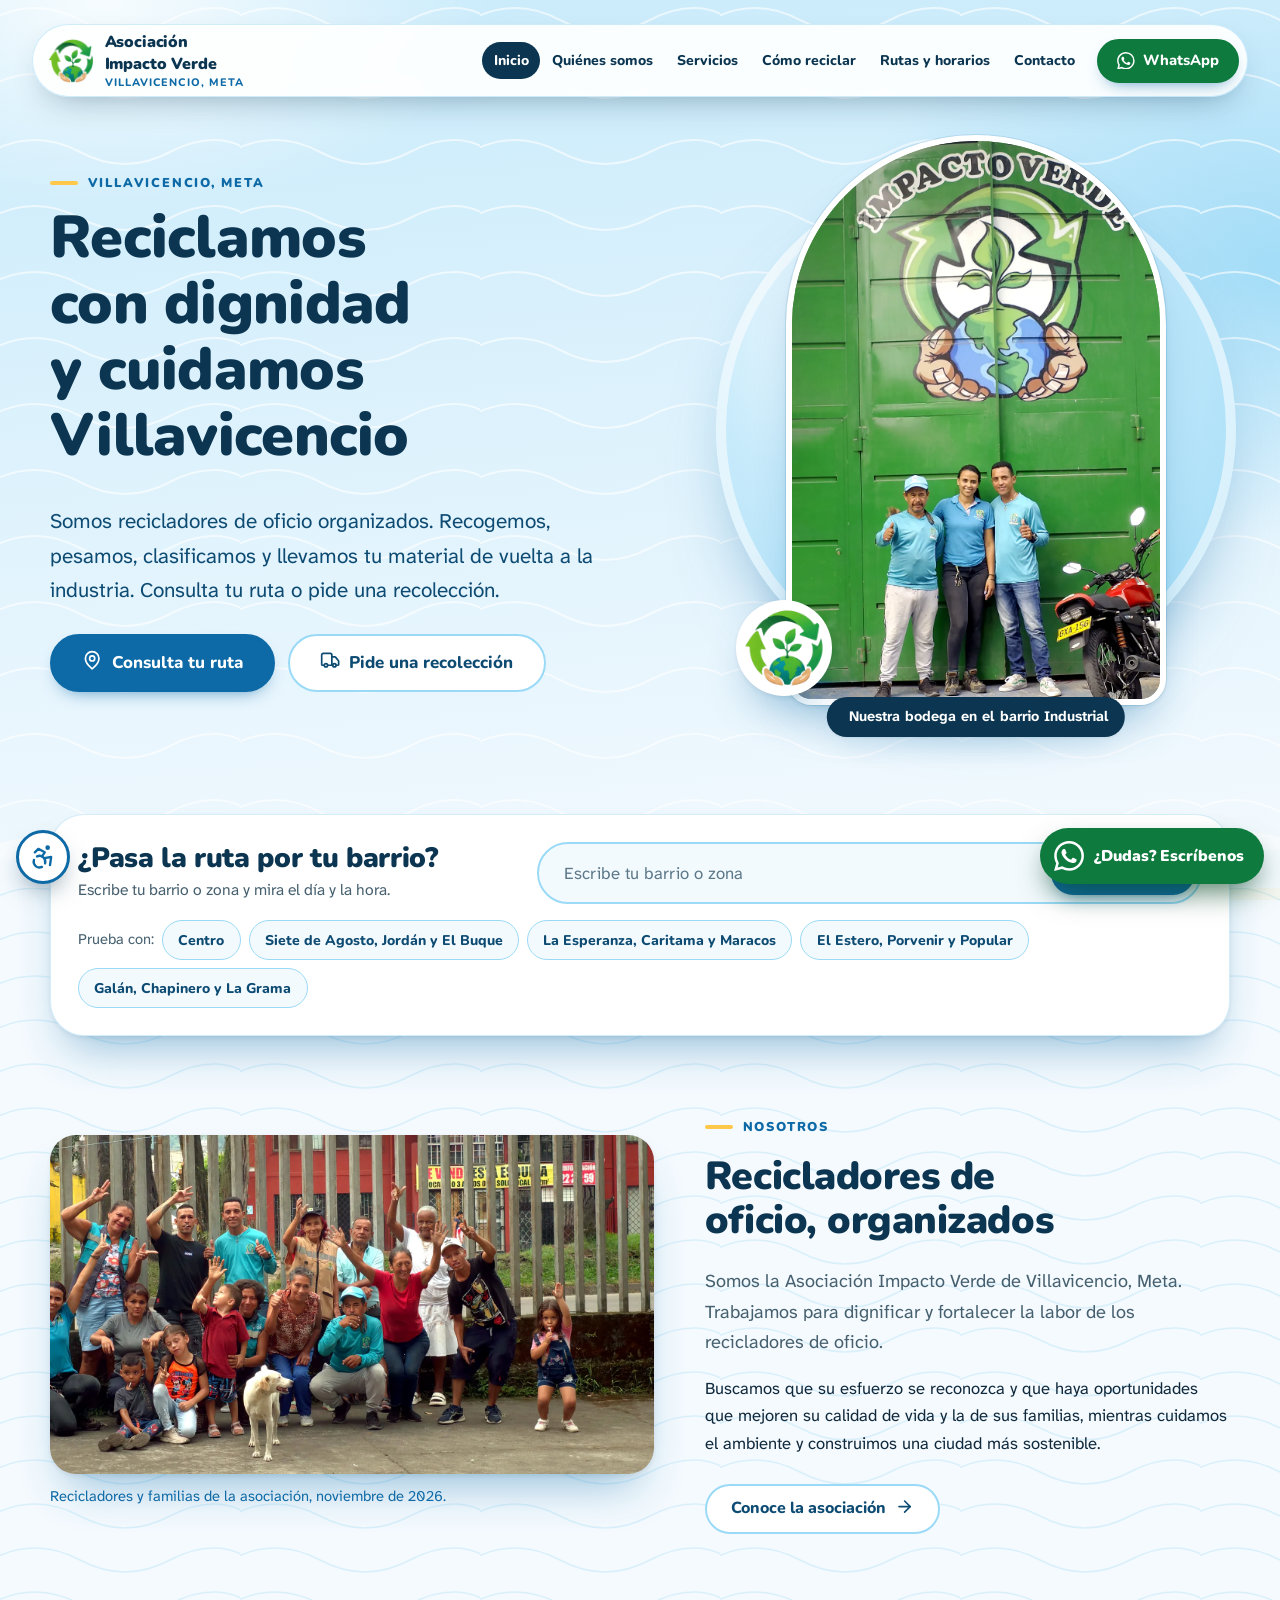
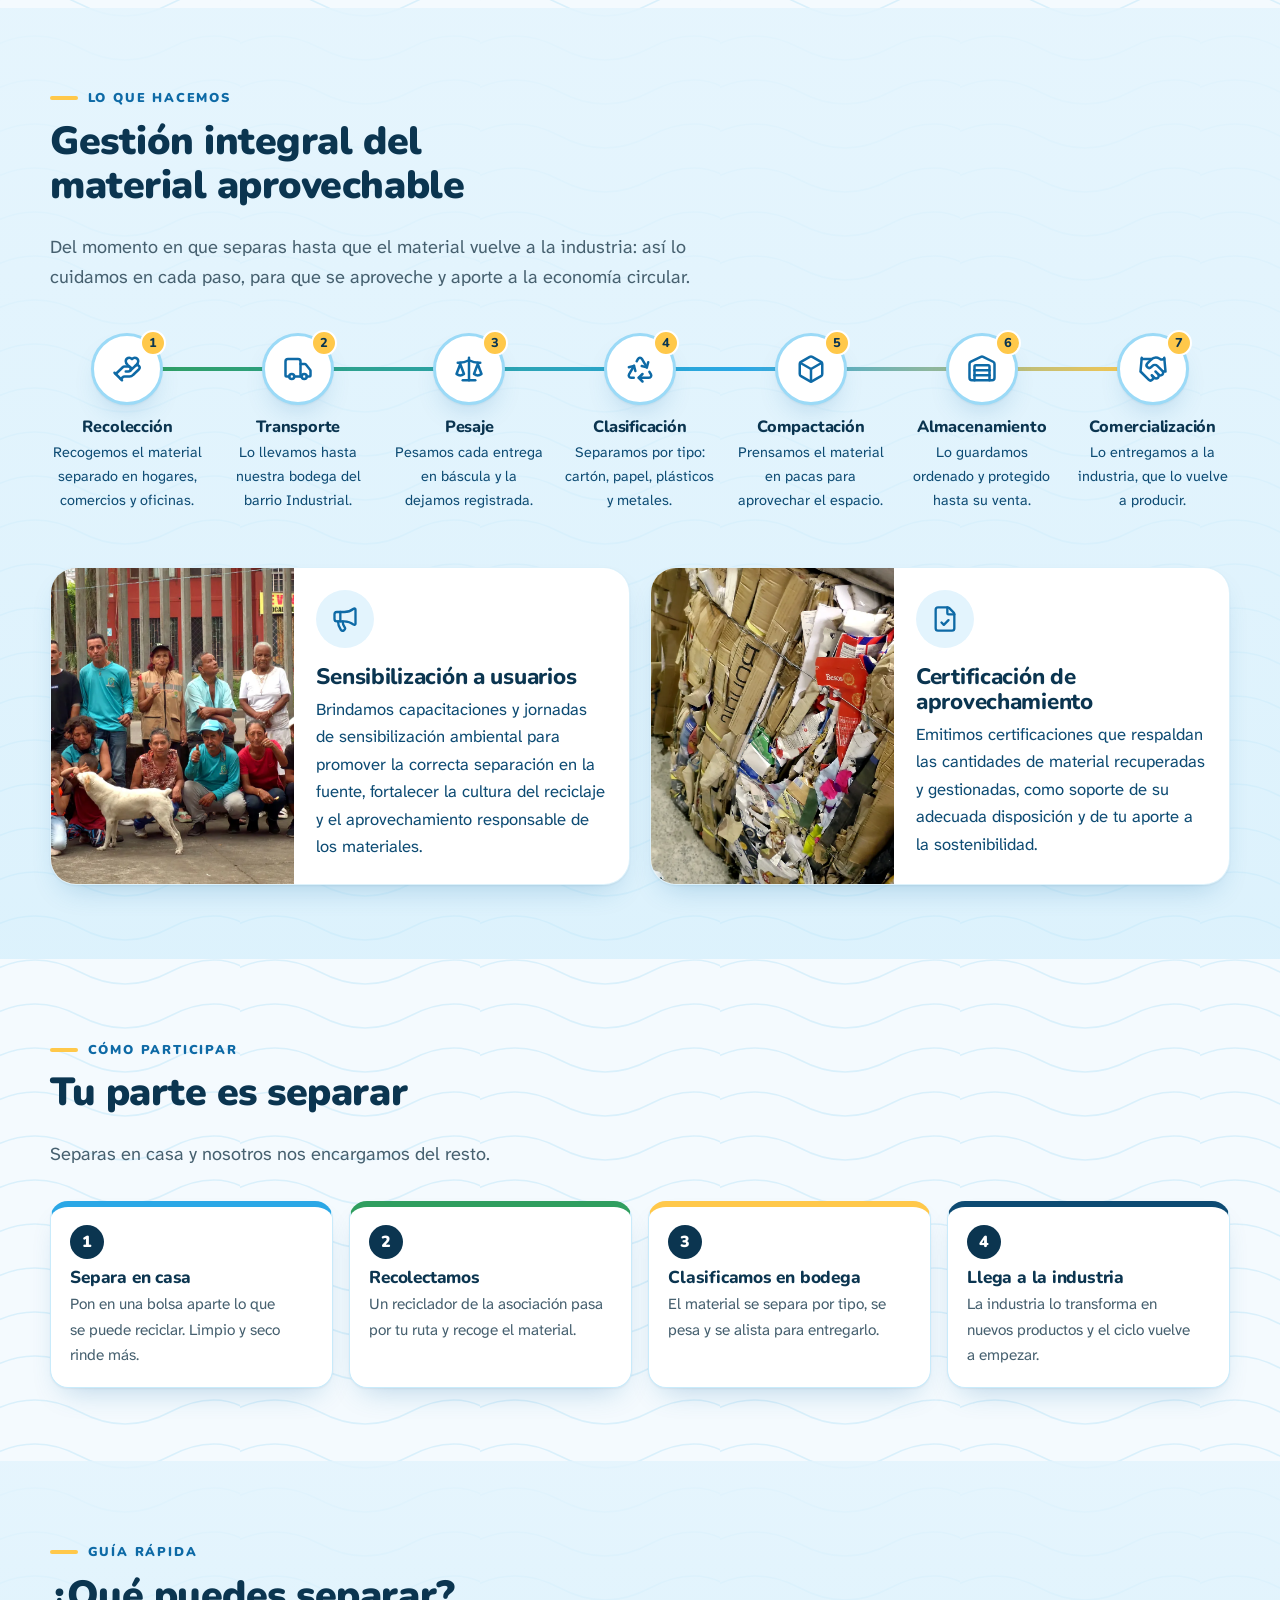
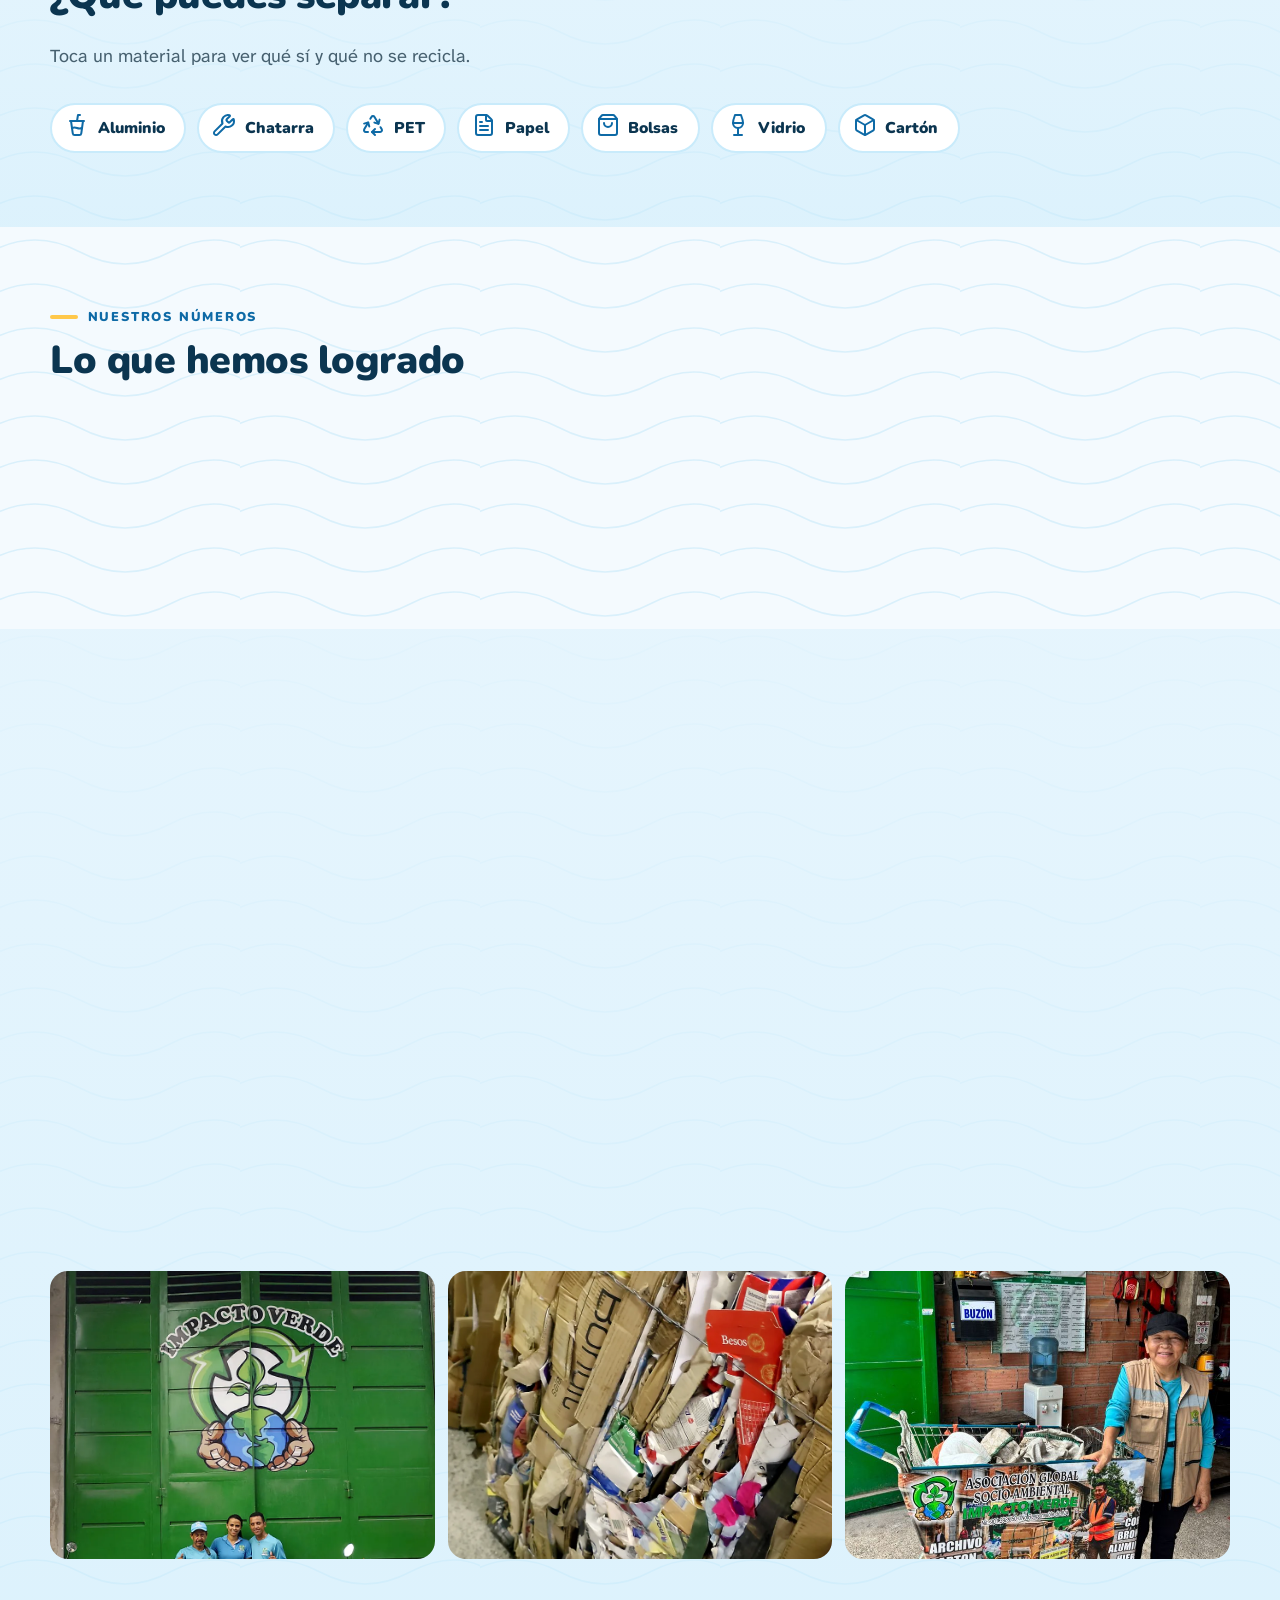
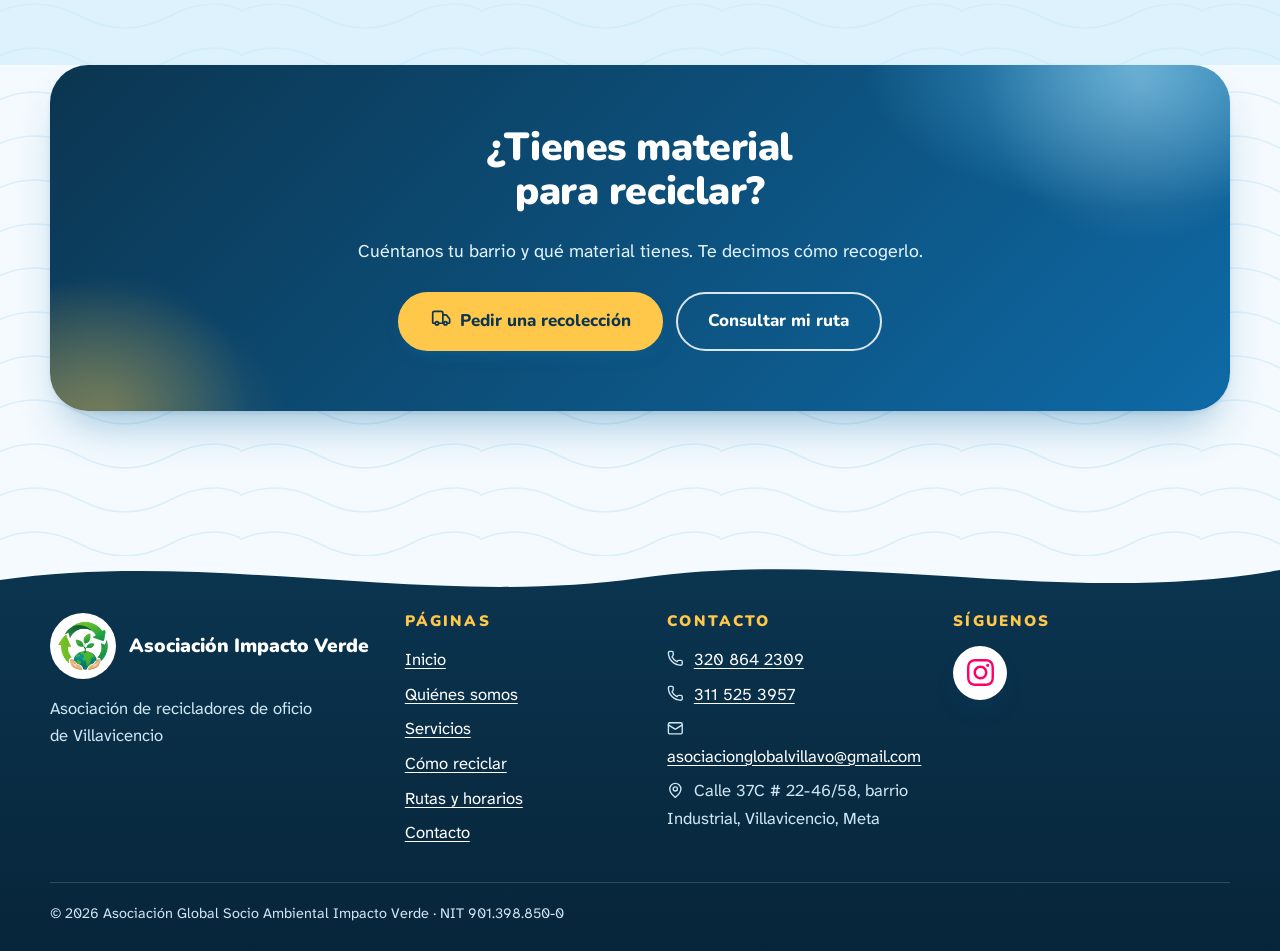
==== commit 0f8c3601: "Contenido del portafolio 2026, fotos y video reales - Inicio: video de la fachada, bloque Nosotros c" ====
--- a/index.html
+++ b/index.html
@@ -25,18 +25,20 @@
   <div class="contenedor heroe__grid">
     <div>
       <span class="etiqueta" data-bind="empresa.ciudad">Reciclaje en tu ciudad</span>
-      <h1 data-bind="inicio.titular">Recicla fácil y cuida tu ciudad</h1>
-      <p data-bind="inicio.subtitulo">Consulta cuándo pasa la ruta por tu barrio, aprende a separar tus residuos y pide una recolección.</p>
+      <h1 data-bind="inicio.titular">Reciclamos con dignidad y cuidamos Villavicencio</h1>
+      <p data-bind="inicio.subtitulo">Somos recicladores de oficio organizados. Recogemos, pesamos, clasificamos y llevamos tu material de vuelta a la industria. Consulta tu ruta o pide una recolección.</p>
       <div class="heroe__acciones">
         <a class="btn btn--grande" href="rutas-y-horarios.html"><span data-icon="map-pin"></span> Consulta tu ruta</a>
         <a class="btn btn--borde btn--grande" href="contacto.html?asunto=solicitud#formulario" data-wa-recoleccion><span data-icon="truck"></span> Pide una recolección</a>
       </div>
     </div>
-    <div class="heroe__arte" aria-hidden="true">
-      <div class="heroe__sol"></div>
-      <div class="heroe__anillo"></div>
-      <div class="heroe__logo"><img src="img/logo.png" width="380" height="380" alt=""></div>
-      <span class="burbuja burbuja--a"></span><span class="burbuja burbuja--b"></span><span class="burbuja burbuja--c"></span>
+    <div class="heroe__media">
+      <div class="heroe__sol" aria-hidden="true"></div>
+      <div class="heroe__marco">
+        <video class="heroe__video" autoplay muted loop playsinline preload="metadata" poster="img/fotos/fachada-mural.webp" width="720" height="1080" aria-hidden="true"><source src="video/fachada.mp4" type="video/mp4"></video>
+      </div>
+      <img class="heroe__sello" src="img/logo-sm.png" width="200" height="200" alt="">
+      <p class="heroe__pie"><span data-icon="map-pin"></span> Nuestra bodega en el barrio Industrial</p>
     </div>
   </div>
   <span class="hoja-vuela" aria-hidden="true"></span><span class="hoja-vuela hoja-vuela--2" aria-hidden="true"></span><span class="hoja-vuela" aria-hidden="true"></span><span class="hoja-vuela hoja-vuela--2" aria-hidden="true"></span><span class="hoja-vuela" aria-hidden="true"></span>
@@ -67,11 +69,29 @@
   </div>
 </div>
 
+<section class="seccion" id="nosotros">
+  <div class="contenedor nos-grid">
+    <figure class="foto reveal"><img src="img/fotos/grupo-celebra.webp" width="1600" height="900" loading="lazy" alt="Recicladores de Impacto Verde y sus familias celebrando juntos en Villavicencio"><figcaption>Recicladores y familias de la asociación, noviembre de 2026.</figcaption></figure>
+    <div class="nos-txt reveal">
+      <span class="etiqueta">Nosotros</span>
+      <h2>Recicladores de oficio, organizados</h2>
+      <p class="lead">Somos la Asociación Impacto Verde de Villavicencio, Meta. Trabajamos para dignificar y fortalecer la labor de los recicladores de oficio.</p>
+      <p>Buscamos que su esfuerzo se reconozca y que haya oportunidades que mejoren su calidad de vida y la de sus familias, mientras cuidamos el ambiente y construimos una ciudad más sostenible.</p>
+      <a class="btn btn--borde" href="quienes-somos.html">Conoce la asociación <span data-icon="arrow-right"></span></a>
+    </div>
+  </div>
+</section>
+<section class="seccion seccion--cielo" id="etapas"><div class="contenedor"><div class="seccion__cab reveal"><span class="etiqueta">Lo que hacemos</span><h2>Gestión integral del material aprovechable</h2><p class="lead">Del momento en que separas hasta que el material vuelve a la industria: así lo cuidamos en cada paso, para que se aproveche y aporte a la economía circular.</p></div><ol class="etapas reveal" aria-label="Etapas del servicio"><li class="etapa"><span class="etapa__ico" data-icon="hand-heart"></span><h3>Recolección</h3><p>Recogemos el material separado en hogares, comercios y oficinas.</p></li><li class="etapa"><span class="etapa__ico" data-icon="truck"></span><h3>Transporte</h3><p>Lo llevamos hasta nuestra bodega del barrio Industrial.</p></li><li class="etapa"><span class="etapa__ico" data-icon="scale"></span><h3>Pesaje</h3><p>Pesamos cada entrega en báscula y la dejamos registrada.</p></li><li class="etapa"><span class="etapa__ico" data-icon="recycle"></span><h3>Clasificación</h3><p>Separamos por tipo: cartón, papel, plásticos y metales.</p></li><li class="etapa"><span class="etapa__ico" data-icon="box"></span><h3>Compactación</h3><p>Prensamos el material en pacas para aprovechar el espacio.</p></li><li class="etapa"><span class="etapa__ico" data-icon="warehouse"></span><h3>Almacenamiento</h3><p>Lo guardamos ordenado y protegido hasta su venta.</p></li><li class="etapa"><span class="etapa__ico" data-icon="handshake"></span><h3>Comercialización</h3><p>Lo entregamos a la industria, que lo vuelve a producir.</p></li></ol><div class="extras">
+      <article class="extra reveal"><figure class="extra__foto"><img src="img/fotos/grupo-asociacion.webp" width="1600" height="900" loading="lazy" alt="Recicladores y familias de la asociación reunidos en una jornada"></figure>
+        <div class="extra__txt"><span class="icono-caja" data-icon="megaphone"></span><h3>Sensibilización a usuarios</h3><p>Brindamos capacitaciones y jornadas de sensibilización ambiental para promover la correcta separación en la fuente, fortalecer la cultura del reciclaje y el aprovechamiento responsable de los materiales.</p></div></article>
+      <article class="extra reveal"><figure class="extra__foto"><img src="img/fotos/pacas-carton.webp" width="900" height="1125" loading="lazy" alt="Pacas de cartón compactado en la bodega"></figure>
+        <div class="extra__txt"><span class="icono-caja" data-icon="file-check"></span><h3>Certificación de aprovechamiento</h3><p>Emitimos certificaciones que respaldan las cantidades de material recuperadas y gestionadas, como soporte de su adecuada disposición y de tu aporte a la sostenibilidad.</p></div></article>
+    </div></div></section>
 <section class="seccion" id="proceso">
   <div class="contenedor">
     <div class="seccion__cab reveal">
-      <span class="etiqueta">Cómo funciona</span>
-      <h2>Así funciona el servicio</h2>
+      <span class="etiqueta">Cómo participar</span>
+      <h2>Tu parte es separar</h2>
       <p class="lead">Separas en casa y nosotros nos encargamos del resto.</p>
     </div>
     <ol class="pasos">
--- a/css/styles.css
+++ b/css/styles.css
@@ -798,12 +798,104 @@
 html.alto-contraste .progreso { background: #ffd400; }
 html.alto-contraste .hoja-vuela, html.alto-contraste .heroe::before { display: none; }
 
+
+/* ---------- Contenido del portafolio: hero con video, nosotros, etapas, fotos ---------- */
+.heroe__media { position: relative; display: grid; place-items: center; padding: 1.5rem 0 2.6rem; }
+.heroe__media .heroe__sol { width: min(108%, 520px); top: 50%; left: 50%; translate: -50% -50%; }
+.heroe__marco {
+  position: relative; width: min(100%, 380px); aspect-ratio: 2 / 3; overflow: hidden;
+  border-radius: 190px 190px var(--radio) var(--radio);
+  border: 6px solid #fff; box-shadow: var(--sombra-alta), 0 0 0 1px rgba(14, 106, 166, .12);
+  background: var(--c200) url("../img/fotos/fachada-mural.webp") center / cover;
+  animation: marco-entra 1s cubic-bezier(.2, .7, .2, 1) .2s both;
+}
+.heroe__video { width: 100%; height: 100%; object-fit: cover; display: block; }
+.heroe__sello {
+  position: absolute; width: 96px; height: 96px; left: max(0px, calc(50% - 240px)); bottom: 3.2rem;
+  background: #fff; border-radius: 50%; padding: 6px; box-shadow: var(--sombra-alta);
+  animation: logo-entra 1s cubic-bezier(.2, .8, .25, 1.15) .7s both, flotar 7s ease-in-out 1.8s infinite;
+}
+.heroe__pie {
+  position: absolute; bottom: .6rem; left: 50%; translate: -50% 0; margin: 0; white-space: nowrap;
+  display: inline-flex; align-items: center; gap: .4rem; padding: .5rem 1rem; border-radius: 999px;
+  background: var(--c900); color: #fff !important; font-size: .9rem !important; font-weight: 700; box-shadow: var(--sombra);
+  animation: subir .7s cubic-bezier(.2, .7, .2, 1) 1s both;
+}
+.heroe__pie svg { width: 16px; height: 16px; color: var(--sol); }
+@keyframes marco-entra { from { opacity: 0; transform: translateY(28px) scale(.96); } to { opacity: 1; transform: none; } }
+@media (max-width: 860px) {
+  .heroe__media { order: 2; padding: 1.4rem 0 2.4rem; }
+  .heroe__marco { width: min(78%, 300px); border-radius: 150px 150px 22px 22px; }
+  .heroe__media .heroe__sol { width: min(96%, 360px); }
+  .heroe__sello { width: 74px; height: 74px; left: 4%; bottom: 3rem; }
+}
+
+.foto { margin: 0; }
+.foto img { width: 100%; height: auto; display: block; border-radius: var(--radio); box-shadow: var(--sombra-alta); }
+.foto figcaption { margin-top: .7rem; font-size: .92rem; color: var(--c700); }
+.foto--grande { margin-top: clamp(1.8rem, 4vw, 2.8rem); }
+.foto--fachada { margin-top: 1.6rem; }
+.foto--fachada img { aspect-ratio: 4 / 5; object-fit: cover; object-position: 50% 30%; }
+
+.nos-grid { display: grid; grid-template-columns: 1.15fr 1fr; gap: clamp(1.6rem, 4vw, 3.4rem); align-items: center; }
+.nos-txt h2 { margin-top: .4rem; }
+.nos-txt .btn { margin-top: .6rem; }
+@media (max-width: 860px) { .nos-grid { grid-template-columns: 1fr; } }
+
+@media (min-width: 700px) { .galeria button:first-child:nth-last-child(5) { grid-column: span 2; aspect-ratio: auto; } }
+
+/* Etapas: una línea que une las 7 estaciones del material */
+.etapas { list-style: none; margin: clamp(1.6rem, 4vw, 2.6rem) 0 0; padding: 0; position: relative; display: grid; grid-template-columns: repeat(7, 1fr); gap: 1rem; counter-reset: etapa; }
+.etapas::before {
+  content: ""; position: absolute; left: 7%; right: 7%; top: 34px; height: 4px; border-radius: 4px;
+  background: linear-gradient(90deg, var(--hoja), var(--c500) 60%, var(--sol));
+  transform-origin: 0 50%; transform: scaleX(var(--avance, 1)); transition: transform 1.6s cubic-bezier(.2, .7, .2, 1);
+}
+.con-js .etapas:not(.visto) { --avance: 0; }
+.etapa { position: relative; text-align: center; counter-increment: etapa; }
+.etapa__ico {
+  position: relative; z-index: 1; display: grid; place-items: center; width: 72px; height: 72px; margin: 0 auto .8rem; border-radius: 50%;
+  background: #fff; color: var(--c700); border: 3px solid var(--c300); box-shadow: var(--sombra);
+  transition: transform .2s ease, background-color .2s ease, color .2s ease, border-color .2s ease;
+}
+.etapa__ico svg { width: 30px; height: 30px; }
+.etapa__ico::after {
+  content: counter(etapa); position: absolute; top: -6px; right: -6px; width: 26px; height: 26px; border-radius: 50%;
+  display: grid; place-items: center; background: var(--sol); color: var(--c900); font: 800 .8rem/1 var(--f-titulo); border: 2px solid #fff;
+}
+.etapa:hover .etapa__ico { transform: translateY(-4px); background: var(--c600); color: #fff; border-color: var(--c600); }
+.etapa h3 { font-size: 1.02rem; margin: 0 0 .3rem; }
+.etapa p { font-size: .9rem; color: var(--c800); margin: 0; }
+.con-js .etapas:not(.visto) .etapa { opacity: 0; }
+.etapas.visto .etapa { animation: pop-chip .6s cubic-bezier(.2, .8, .25, 1.2) calc(var(--n, 0) * 140ms + .15s) backwards; }
+@media (max-width: 980px) {
+  .etapas { grid-template-columns: 1fr; gap: 0; max-width: 560px; }
+  .etapas::before { left: 34px; right: auto; top: 20px; bottom: 20px; width: 4px; height: auto; transform-origin: 50% 0; transform: scaleY(var(--avance, 1)); background: linear-gradient(180deg, var(--hoja), var(--c500) 60%, var(--sol)); }
+  .etapa { display: grid; grid-template-columns: 72px 1fr; column-gap: 1rem; text-align: left; padding: .6rem 0; }
+  .etapa__ico { grid-row: span 2; margin: 0; }
+  .etapa h3 { align-self: end; margin: .4rem 0 .15rem; }
+}
+
+.extras { display: grid; grid-template-columns: 1fr 1fr; gap: 1.2rem; margin-top: clamp(2rem, 5vw, 3.4rem); }
+.extra { display: grid; grid-template-columns: 42% 1fr; background: var(--papel); border-radius: var(--radio); overflow: hidden; box-shadow: var(--sombra); border: 1px solid rgba(42, 167, 230, .16); }
+.extra__foto { margin: 0; overflow: hidden; }
+.extra__foto img { width: 100%; height: 100%; object-fit: cover; display: block; transition: transform .6s cubic-bezier(.2, .7, .2, 1); }
+.extra:hover .extra__foto img { transform: scale(1.05); }
+.extra__txt { padding: 1.4rem 1.4rem 1.5rem; }
+.extra__txt h3 { margin: .8rem 0 .4rem; }
+.extra__txt p { margin: 0; color: var(--c800); }
+@media (max-width: 980px) { .extras { grid-template-columns: 1fr; } }
+@media (max-width: 560px) { .extra { grid-template-columns: 1fr; } .extra__foto img { aspect-ratio: 16 / 10; height: auto; } }
+
+html.alto-contraste .heroe__marco { border-color: #000; }
 /* ---------- Movimiento reducido ---------- */
 @media (prefers-reduced-motion: reduce) {
   html { scroll-behavior: auto; }
   *, *::before, *::after { animation-duration: .001ms !important; animation-iteration-count: 1 !important; transition-duration: .001ms !important; transition-delay: 0s !important; }
   .con-js .reveal { opacity: 1; transform: none; }
   .hoja-vuela, .btn::after, .cta-final::before, .cta-final::after { display: none; }
+  .con-js .etapas:not(.visto) .etapa { opacity: 1; }
+  .con-js .etapas:not(.visto) { --avance: 1; }
   .con-js .chips-material:not(.visto) .chip-material { opacity: 1; }
   .progreso { transition: none; }
 }
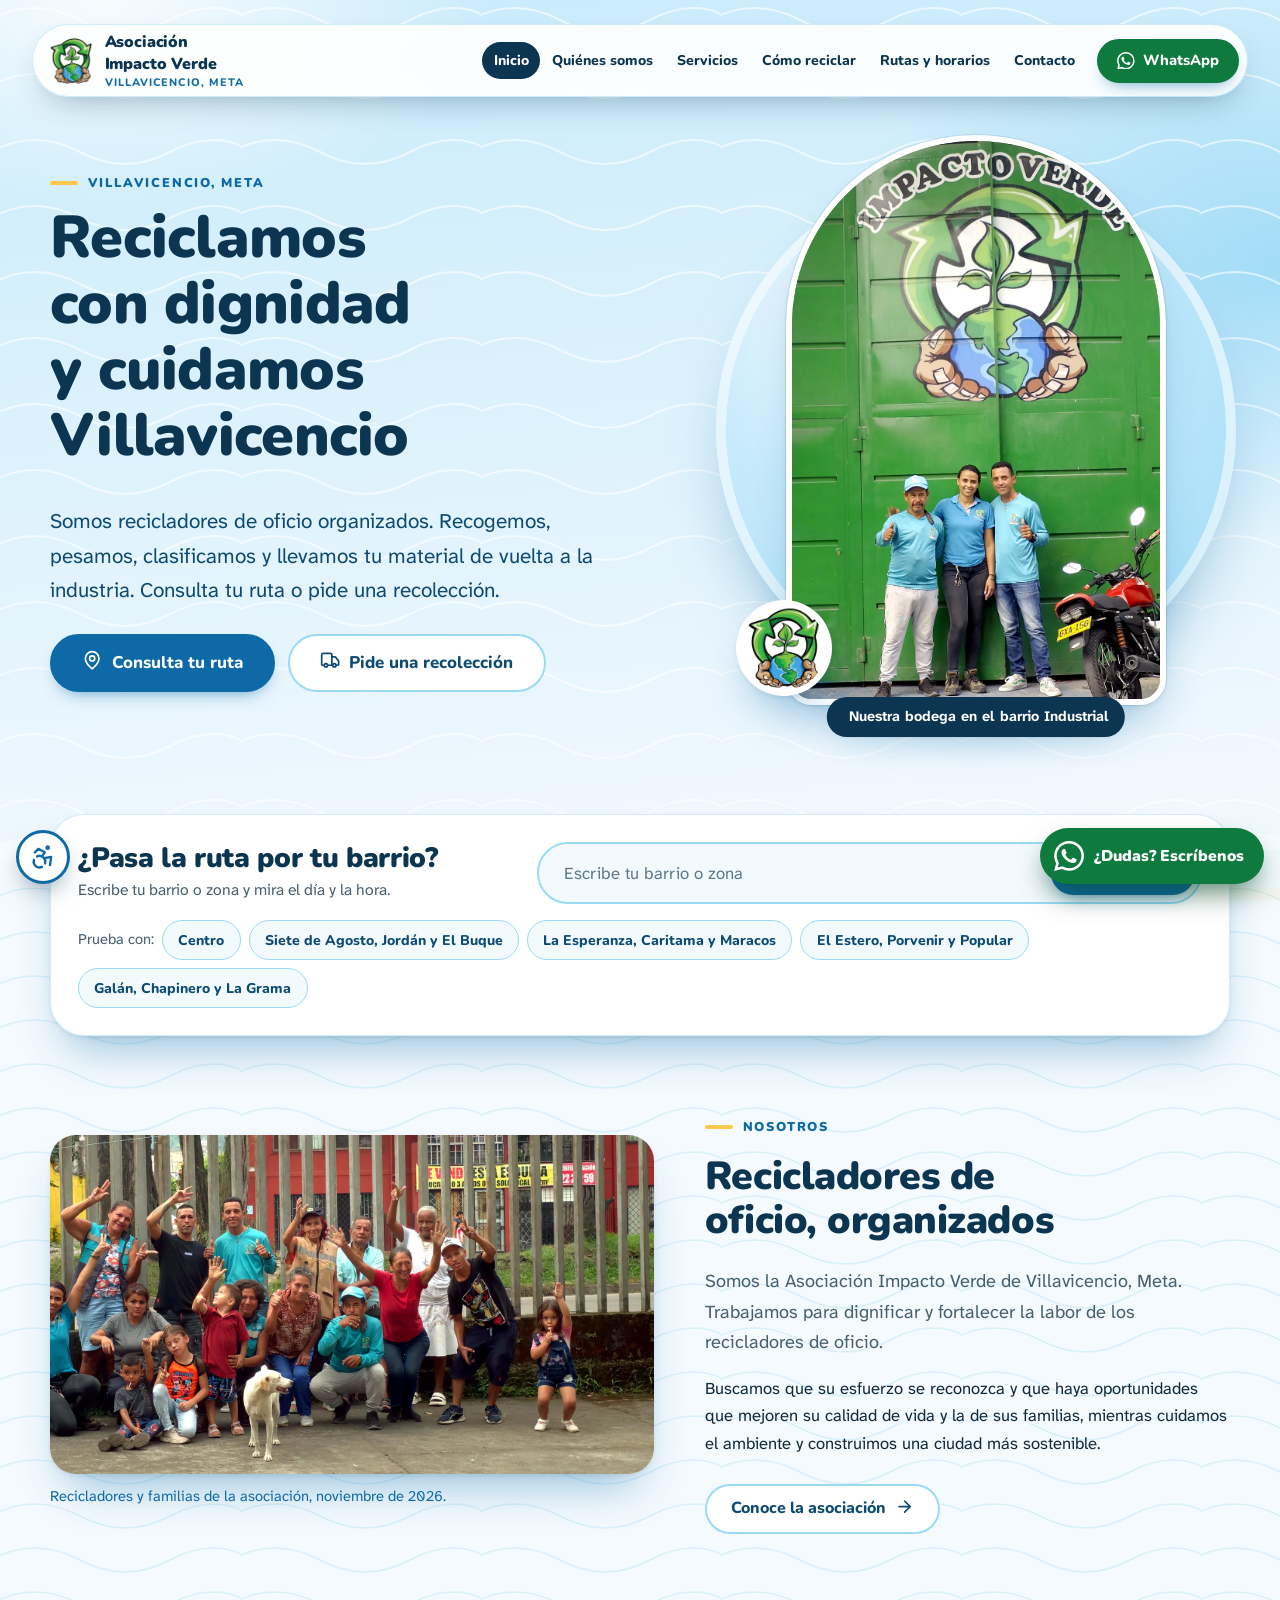
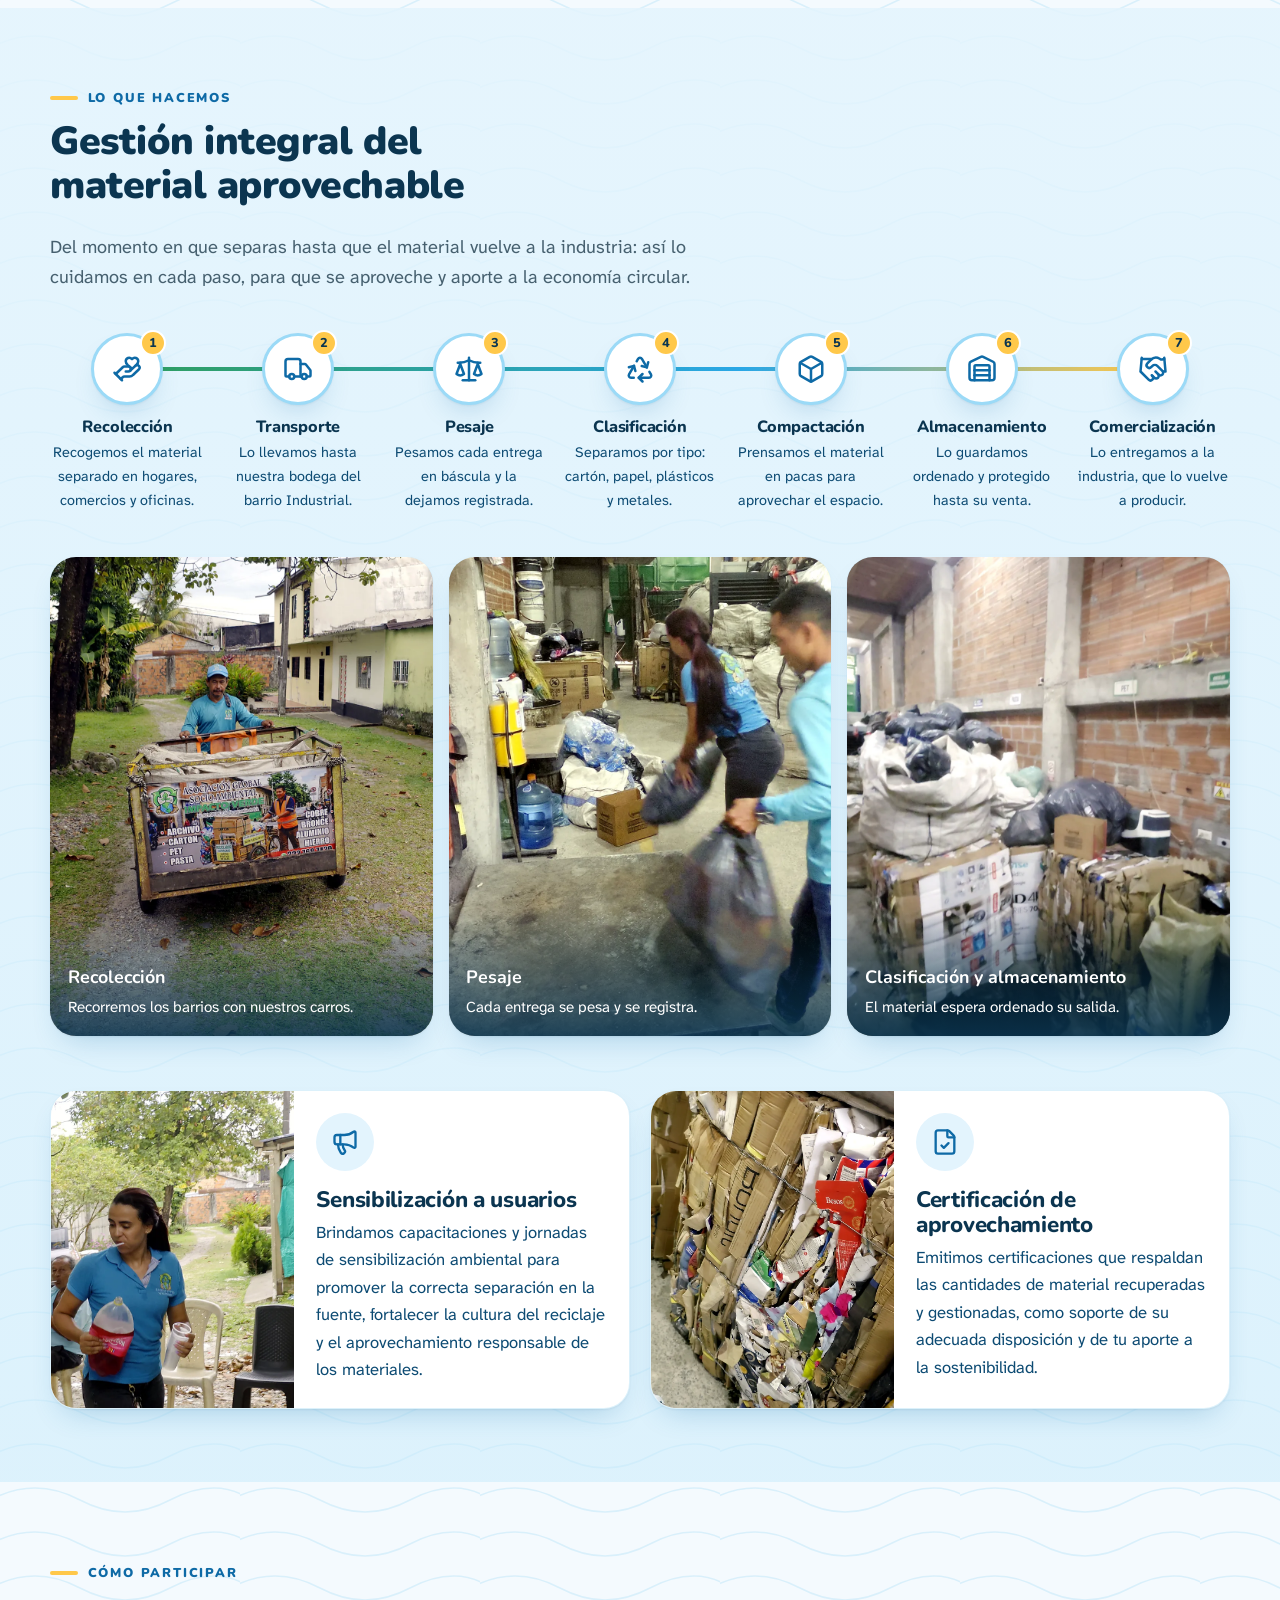
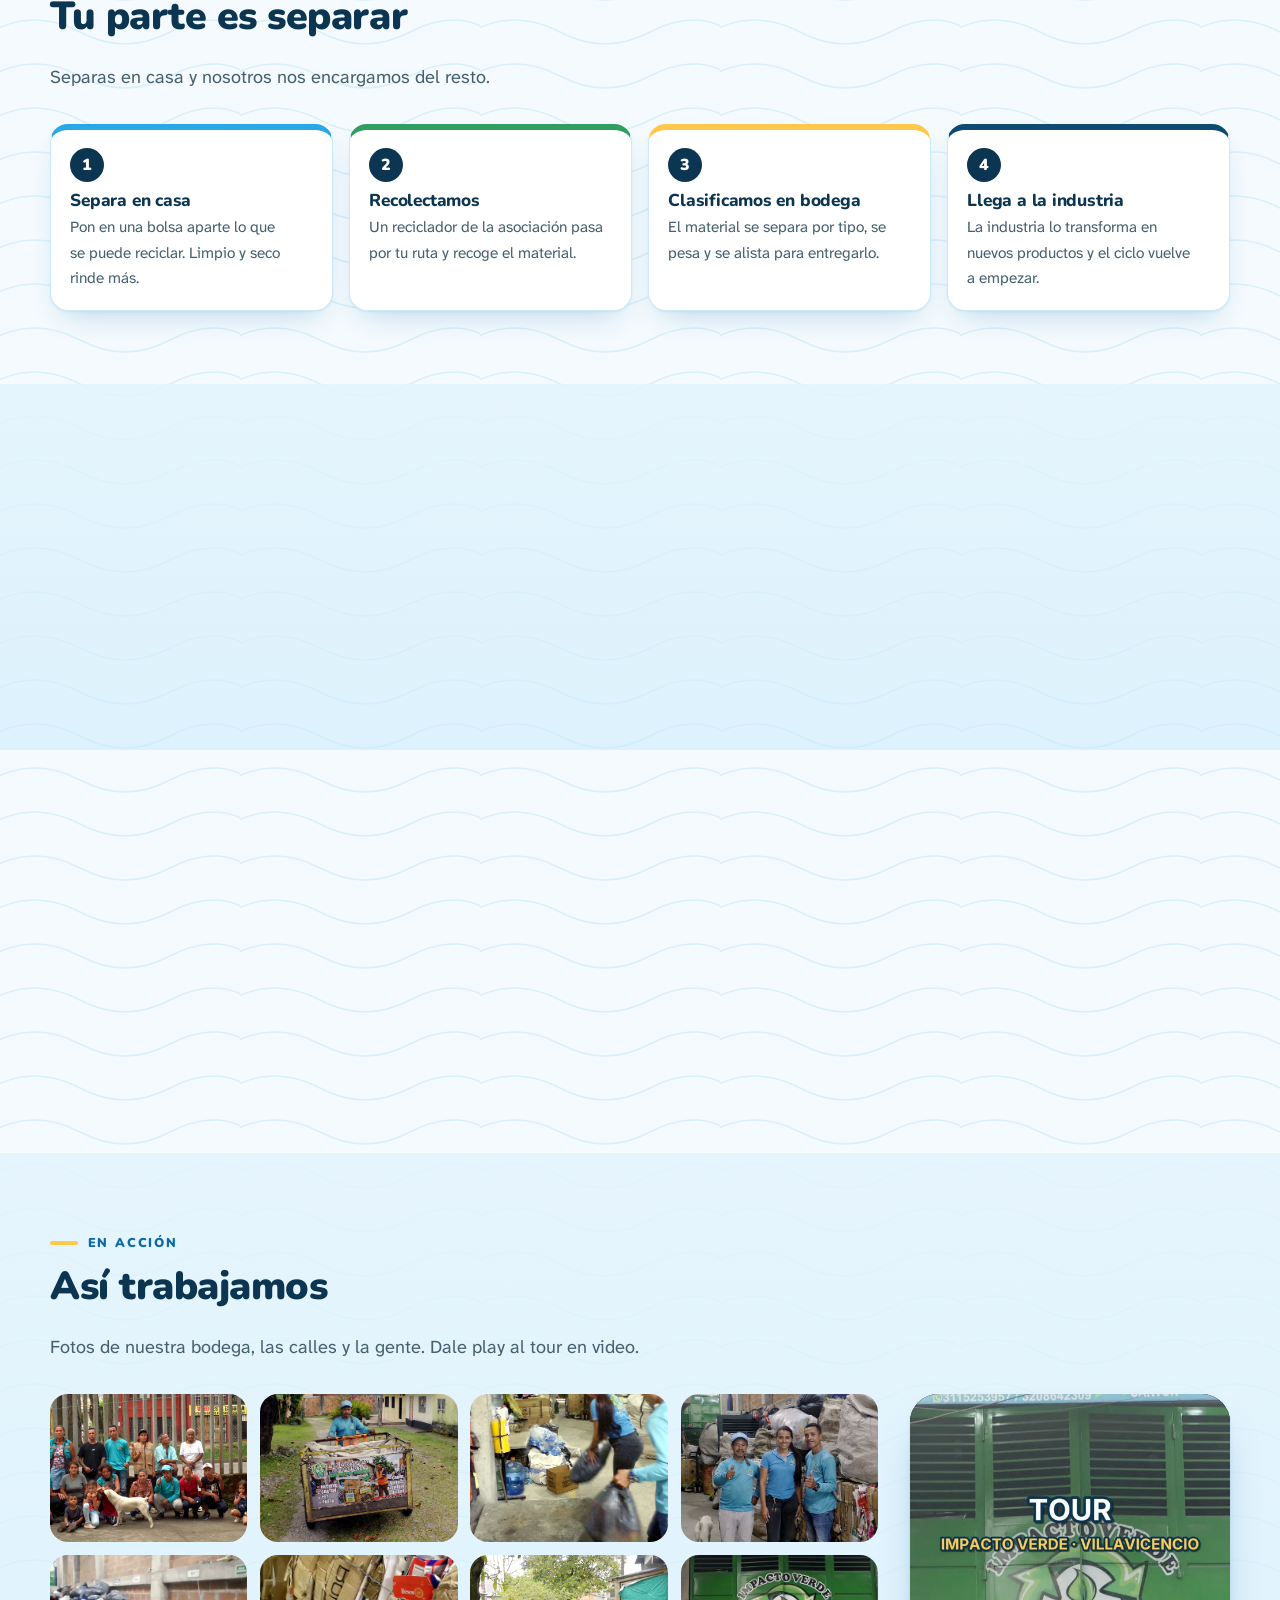
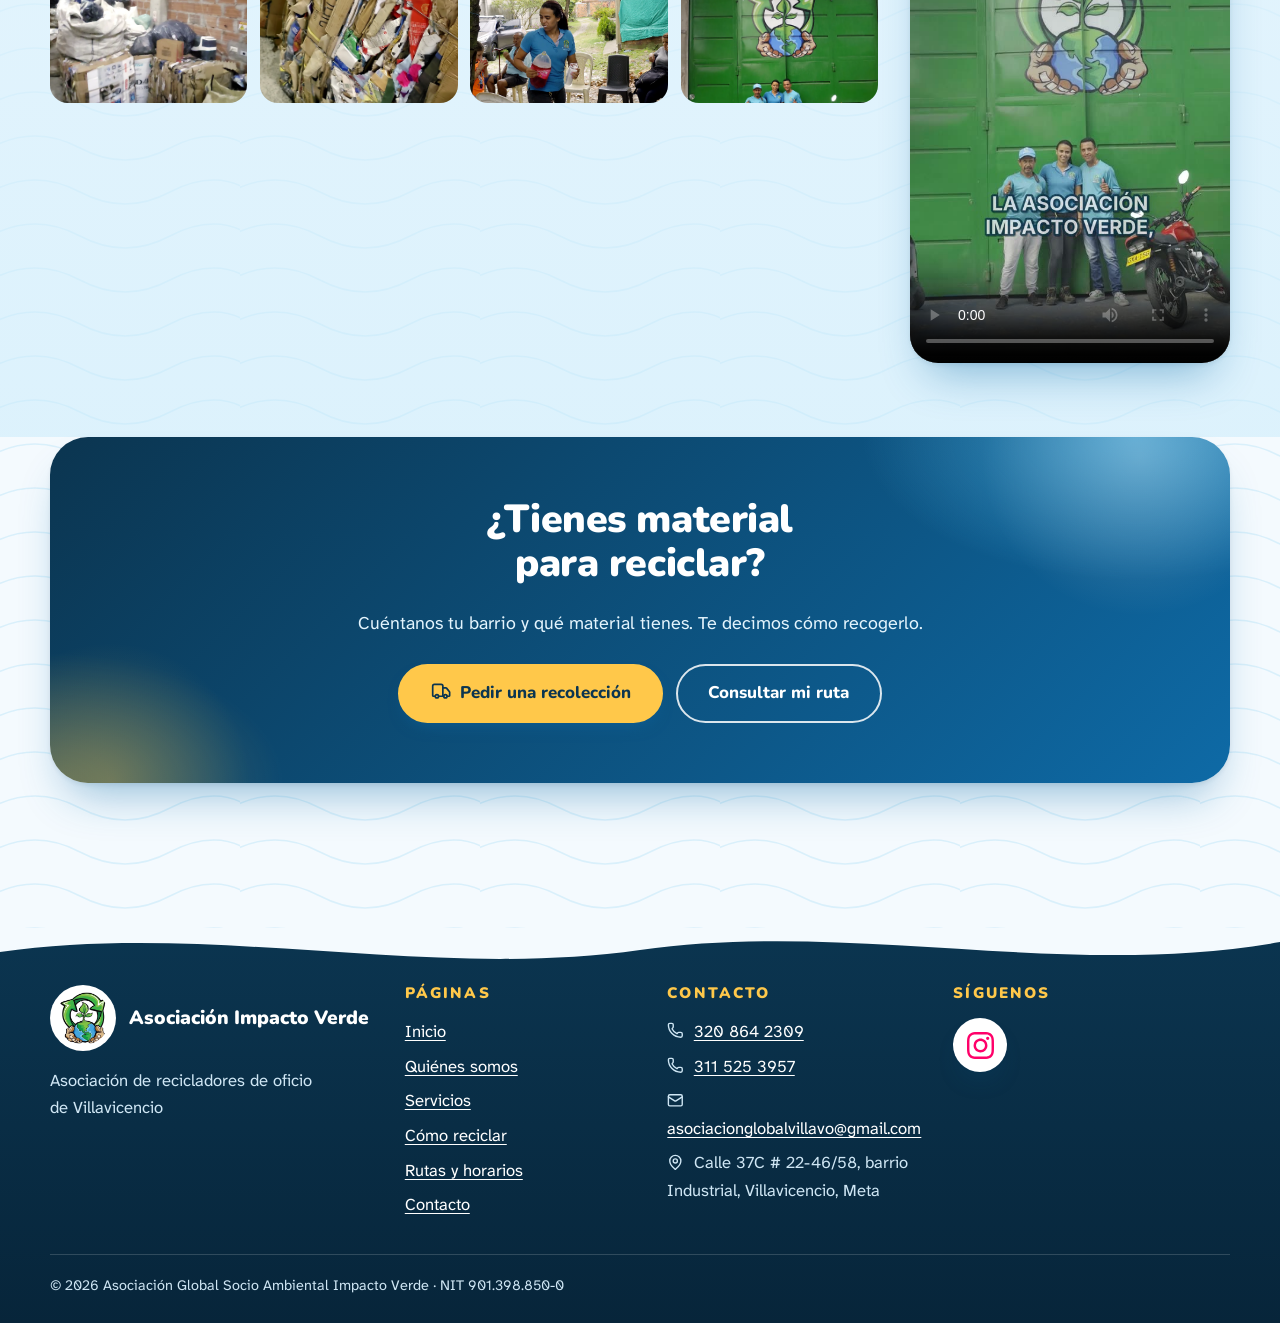
==== commit 1306ee99: "Logo oficial, fotos de los videos nuevos y video tour - Logo original de la asociación (fondo transp" ====
--- a/index.html
+++ b/index.html
@@ -81,8 +81,12 @@
     </div>
   </div>
 </section>
-<section class="seccion seccion--cielo" id="etapas"><div class="contenedor"><div class="seccion__cab reveal"><span class="etiqueta">Lo que hacemos</span><h2>Gestión integral del material aprovechable</h2><p class="lead">Del momento en que separas hasta que el material vuelve a la industria: así lo cuidamos en cada paso, para que se aproveche y aporte a la economía circular.</p></div><ol class="etapas reveal" aria-label="Etapas del servicio"><li class="etapa"><span class="etapa__ico" data-icon="hand-heart"></span><h3>Recolección</h3><p>Recogemos el material separado en hogares, comercios y oficinas.</p></li><li class="etapa"><span class="etapa__ico" data-icon="truck"></span><h3>Transporte</h3><p>Lo llevamos hasta nuestra bodega del barrio Industrial.</p></li><li class="etapa"><span class="etapa__ico" data-icon="scale"></span><h3>Pesaje</h3><p>Pesamos cada entrega en báscula y la dejamos registrada.</p></li><li class="etapa"><span class="etapa__ico" data-icon="recycle"></span><h3>Clasificación</h3><p>Separamos por tipo: cartón, papel, plásticos y metales.</p></li><li class="etapa"><span class="etapa__ico" data-icon="box"></span><h3>Compactación</h3><p>Prensamos el material en pacas para aprovechar el espacio.</p></li><li class="etapa"><span class="etapa__ico" data-icon="warehouse"></span><h3>Almacenamiento</h3><p>Lo guardamos ordenado y protegido hasta su venta.</p></li><li class="etapa"><span class="etapa__ico" data-icon="handshake"></span><h3>Comercialización</h3><p>Lo entregamos a la industria, que lo vuelve a producir.</p></li></ol><div class="extras">
-      <article class="extra reveal"><figure class="extra__foto"><img src="img/fotos/grupo-asociacion.webp" width="1600" height="900" loading="lazy" alt="Recicladores y familias de la asociación reunidos en una jornada"></figure>
+<section class="seccion seccion--cielo" id="etapas"><div class="contenedor"><div class="seccion__cab reveal"><span class="etiqueta">Lo que hacemos</span><h2>Gestión integral del material aprovechable</h2><p class="lead">Del momento en que separas hasta que el material vuelve a la industria: así lo cuidamos en cada paso, para que se aproveche y aporte a la economía circular.</p></div><ol class="etapas reveal" aria-label="Etapas del servicio"><li class="etapa"><span class="etapa__ico" data-icon="hand-heart"></span><h3>Recolección</h3><p>Recogemos el material separado en hogares, comercios y oficinas.</p></li><li class="etapa"><span class="etapa__ico" data-icon="truck"></span><h3>Transporte</h3><p>Lo llevamos hasta nuestra bodega del barrio Industrial.</p></li><li class="etapa"><span class="etapa__ico" data-icon="scale"></span><h3>Pesaje</h3><p>Pesamos cada entrega en báscula y la dejamos registrada.</p></li><li class="etapa"><span class="etapa__ico" data-icon="recycle"></span><h3>Clasificación</h3><p>Separamos por tipo: cartón, papel, plásticos y metales.</p></li><li class="etapa"><span class="etapa__ico" data-icon="box"></span><h3>Compactación</h3><p>Prensamos el material en pacas para aprovechar el espacio.</p></li><li class="etapa"><span class="etapa__ico" data-icon="warehouse"></span><h3>Almacenamiento</h3><p>Lo guardamos ordenado y protegido hasta su venta.</p></li><li class="etapa"><span class="etapa__ico" data-icon="handshake"></span><h3>Comercialización</h3><p>Lo entregamos a la industria, que lo vuelve a producir.</p></li></ol><div class="momentos">
+      <figure class="momento reveal"><img src="img/fotos/recolector-carro.webp" width="1000" height="1250" loading="lazy" alt="Reciclador de Impacto Verde empujando su carro de recolección por una calle del barrio"><figcaption><b>Recolección</b> Recorremos los barrios con nuestros carros.</figcaption></figure>
+      <figure class="momento reveal"><img src="img/fotos/pesaje.webp" width="1000" height="1250" loading="lazy" alt="Integrante de la asociación pesando una bolsa de material en la báscula de la bodega"><figcaption><b>Pesaje</b> Cada entrega se pesa y se registra.</figcaption></figure>
+      <figure class="momento reveal"><img src="img/fotos/bodega-interior.webp" width="1000" height="1250" loading="lazy" alt="Interior de la bodega con lonas de material clasificado"><figcaption><b>Clasificación y almacenamiento</b> El material espera ordenado su salida.</figcaption></figure>
+    </div><div class="extras">
+      <article class="extra reveal"><figure class="extra__foto"><img src="img/fotos/jornada.webp" width="1600" height="900" loading="lazy" alt="Jornada de la asociación con familias y recicladores compartiendo al aire libre"></figure>
         <div class="extra__txt"><span class="icono-caja" data-icon="megaphone"></span><h3>Sensibilización a usuarios</h3><p>Brindamos capacitaciones y jornadas de sensibilización ambiental para promover la correcta separación en la fuente, fortalecer la cultura del reciclaje y el aprovechamiento responsable de los materiales.</p></div></article>
       <article class="extra reveal"><figure class="extra__foto"><img src="img/fotos/pacas-carton.webp" width="900" height="1125" loading="lazy" alt="Pacas de cartón compactado en la bodega"></figure>
         <div class="extra__txt"><span class="icono-caja" data-icon="file-check"></span><h3>Certificación de aprovechamiento</h3><p>Emitimos certificaciones que respaldan las cantidades de material recuperadas y gestionadas, como soporte de su adecuada disposición y de tu aporte a la sostenibilidad.</p></div></article>
@@ -135,7 +139,7 @@
 
 <section class="seccion seccion--cielo" id="sec-galeria" hidden>
   <div class="contenedor">
-    <div class="seccion__cab reveal"><span class="etiqueta">En acción</span><h2>Así trabajamos</h2></div>
+    <div class="seccion__cab reveal"><span class="etiqueta">En acción</span><h2>Así trabajamos</h2><p class="lead">Fotos de nuestra bodega, las calles y la gente. Dale play al tour en video.</p></div>
     <div class="galeria-wrap" id="galeria-wrap">
       <div id="galeria"></div>
       <div id="video-caja"></div>
--- a/css/styles.css
+++ b/css/styles.css
@@ -888,6 +888,14 @@
 @media (max-width: 560px) { .extra { grid-template-columns: 1fr; } .extra__foto img { aspect-ratio: 16 / 10; height: auto; } }
 
 html.alto-contraste .heroe__marco { border-color: #000; }
+
+.momentos { display: grid; grid-template-columns: repeat(3, 1fr); gap: 1rem; margin-top: clamp(1.8rem, 4vw, 2.8rem); }
+.momento { position: relative; margin: 0; border-radius: var(--radio); overflow: hidden; box-shadow: var(--sombra); aspect-ratio: 4 / 5; background: var(--c200); }
+.momento img { width: 100%; height: 100%; object-fit: cover; display: block; transition: transform .7s cubic-bezier(.2, .7, .2, 1); }
+.momento:hover img { transform: scale(1.05); }
+.momento figcaption { position: absolute; inset: auto 0 0 0; padding: 3.2rem 1.1rem 1rem; color: #fff; font-size: .95rem; background: linear-gradient(180deg, transparent, rgba(11, 53, 80, .88)); }
+.momento figcaption b { display: block; font-family: var(--f-titulo); font-size: 1.12rem; margin-bottom: .15rem; }
+@media (max-width: 760px) { .momentos { grid-template-columns: 1fr 1fr; } .momento:last-child { grid-column: span 2; aspect-ratio: 16 / 10; } }
 /* ---------- Movimiento reducido ---------- */
 @media (prefers-reduced-motion: reduce) {
   html { scroll-behavior: auto; }
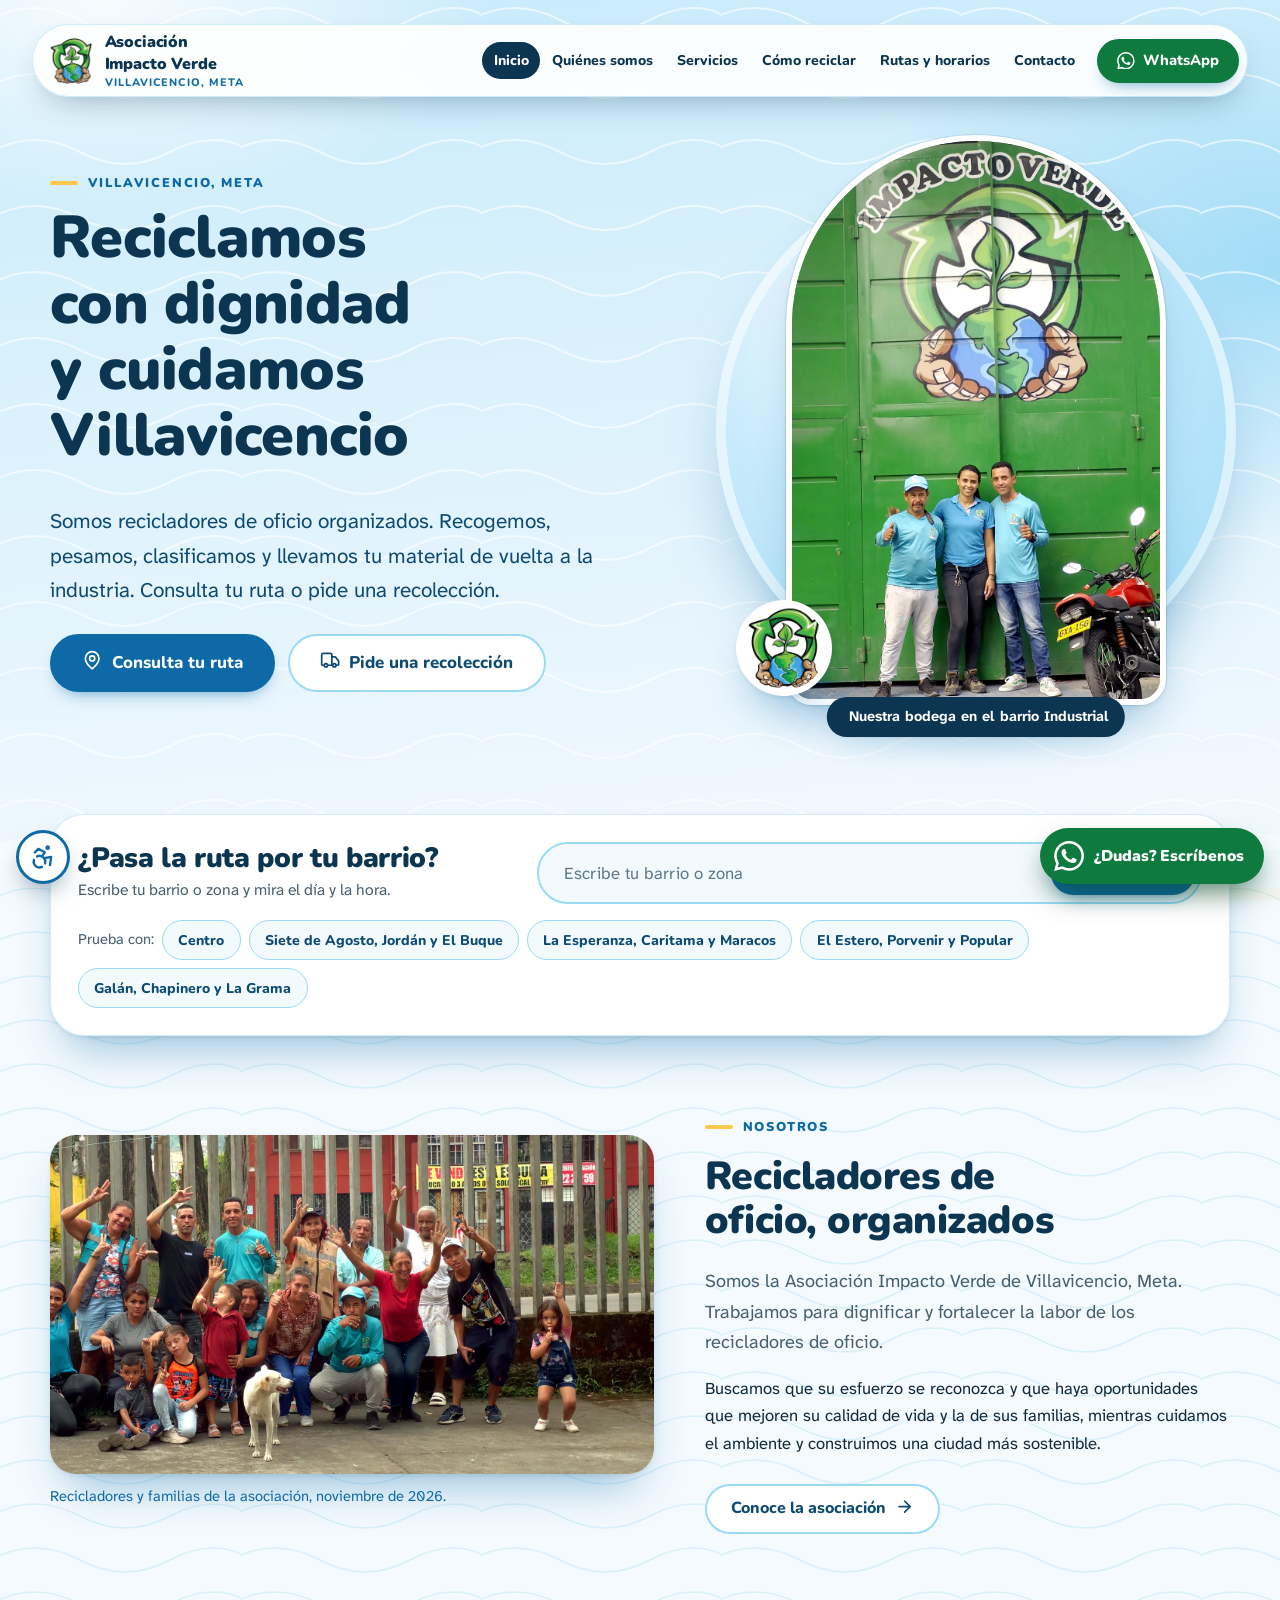
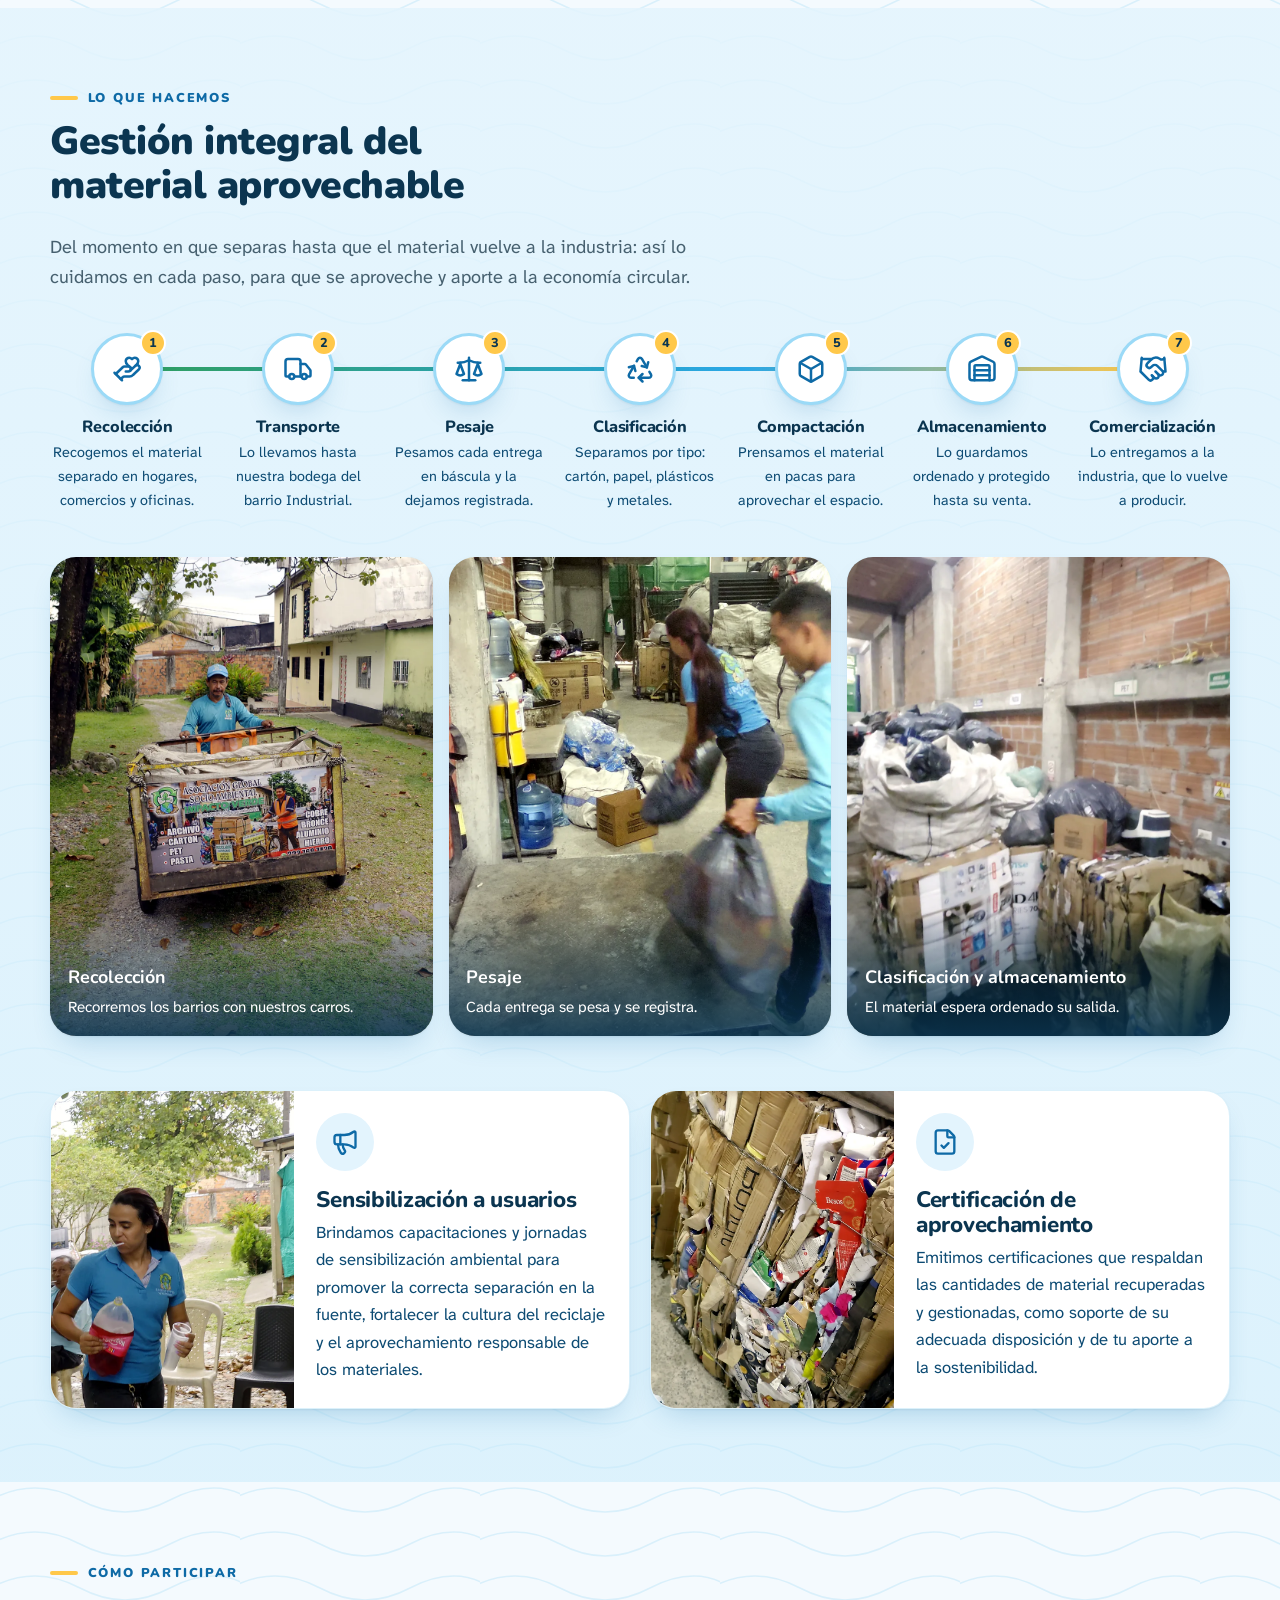
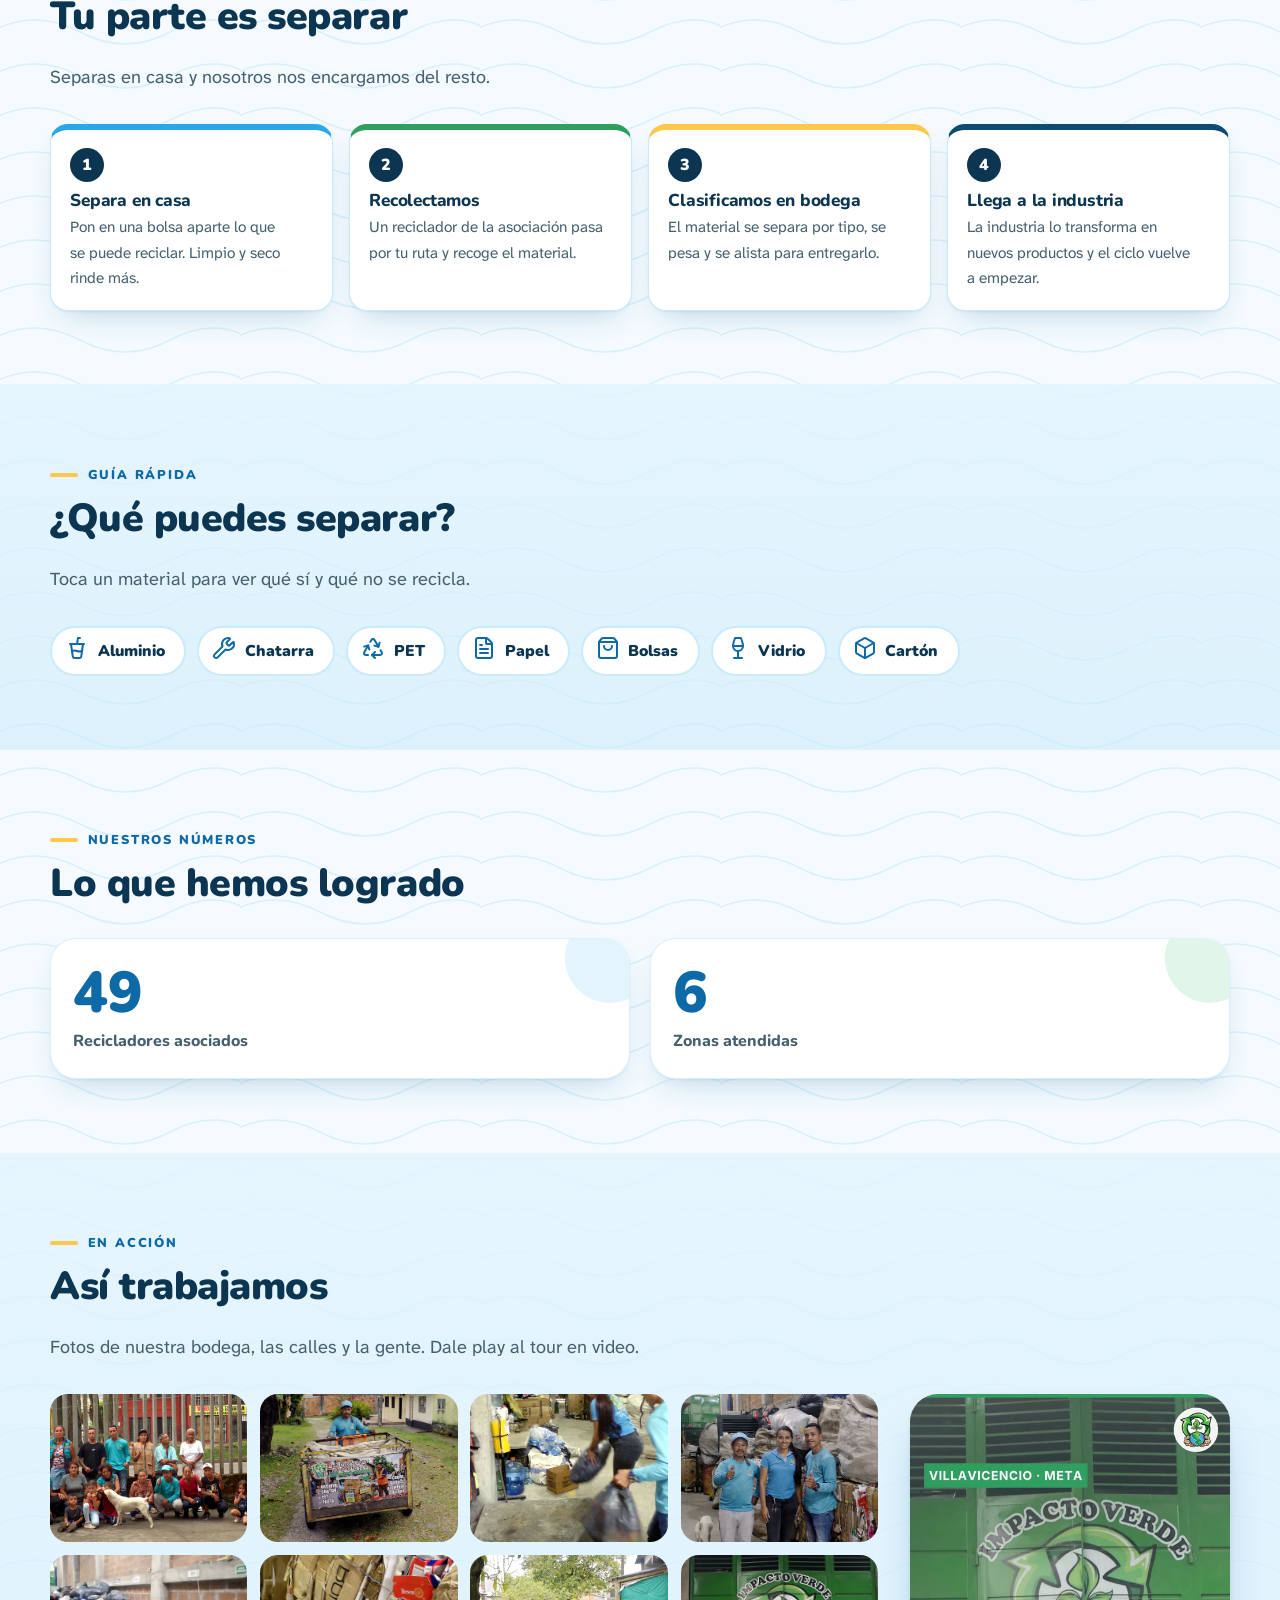
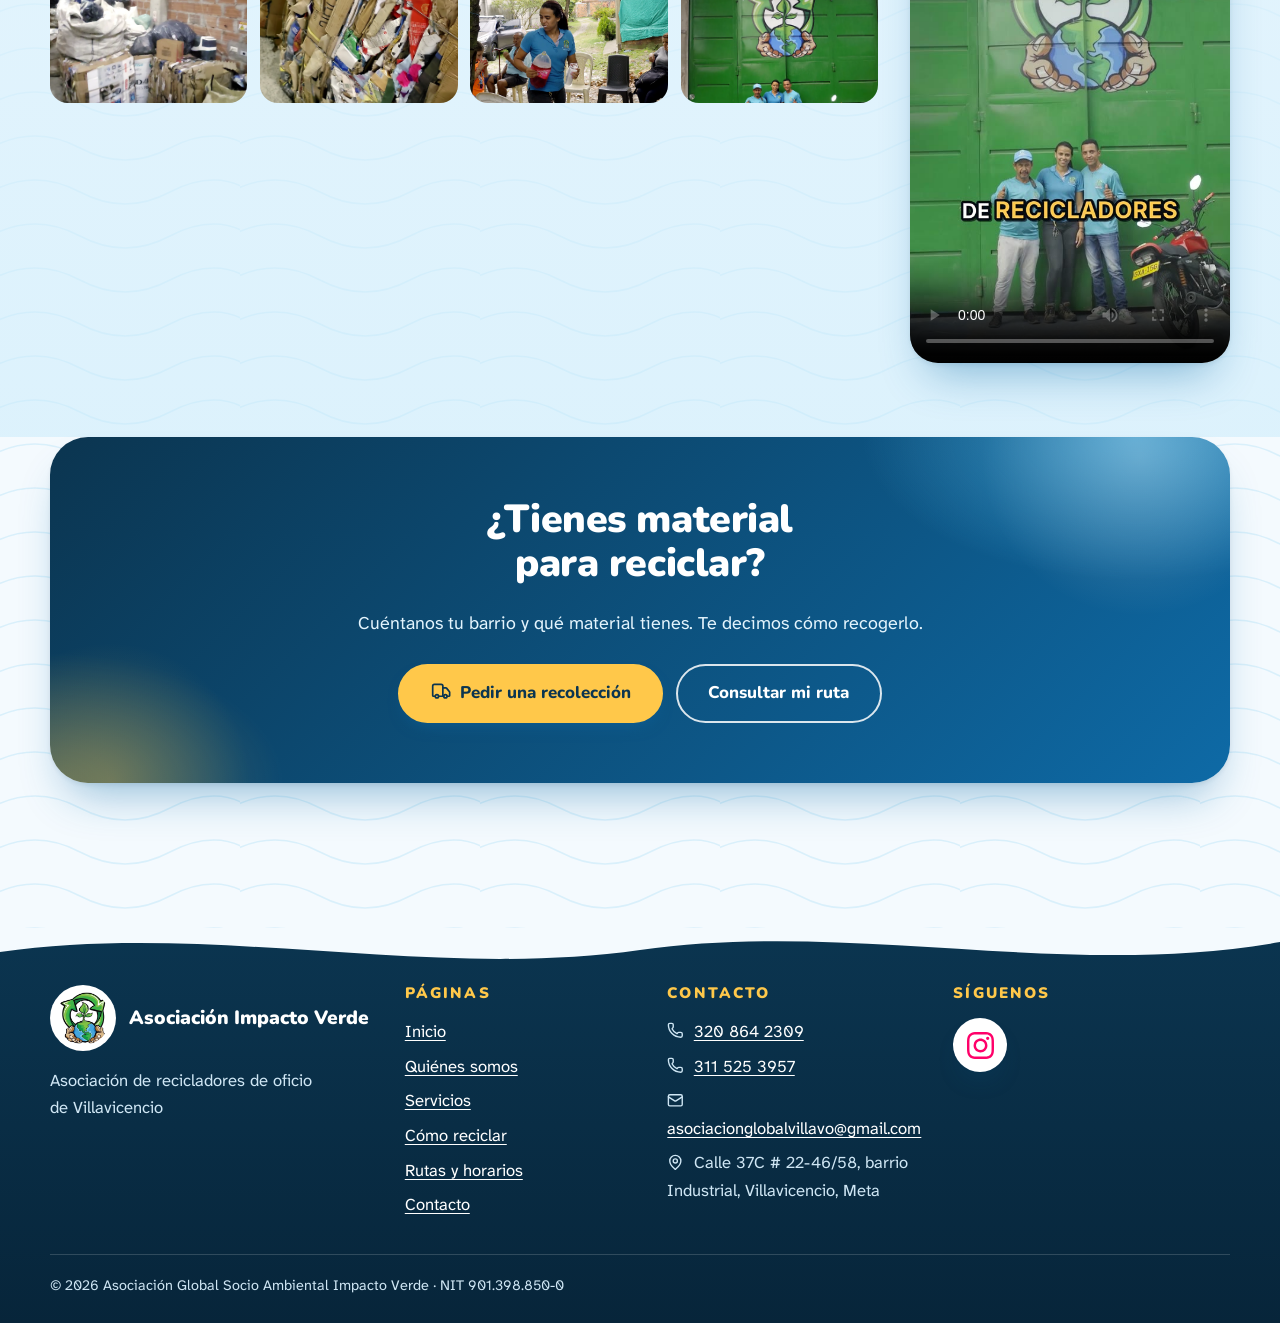
==== commit 8287c8d3: "Video tour v2 en Inicio y Quiénes somos, control de caché - Video tour nuevo (tour-v2.mp4) en la gal" ====
--- a/index.html
+++ b/index.html
@@ -15,7 +15,7 @@
 <link rel="apple-touch-icon" href="img/apple-touch-icon.png">
 <link rel="preload" href="fonts/nunito-latin-wght-normal.woff2" as="font" type="font/woff2" crossorigin>
 <link rel="preload" href="fonts/atkinson-hyperlegible-next-latin-wght-normal.woff2" as="font" type="font/woff2" crossorigin>
-<link rel="stylesheet" href="css/styles.css">
+<link rel="stylesheet" href="css/styles.css?v=20261123">
 <script>try{var d=document.documentElement,t=localStorage.getItem('tam');if(t)d.dataset.tam=t;if(localStorage.getItem('contraste')==='1')d.classList.add('alto-contraste');}catch(e){}document.documentElement.classList.add('con-js');</script>
 </head>
 <body data-page="inicio">
@@ -37,7 +37,7 @@
       <div class="heroe__marco">
         <video class="heroe__video" autoplay muted loop playsinline preload="metadata" poster="img/fotos/fachada-mural.webp" width="720" height="1080" aria-hidden="true"><source src="video/fachada.mp4" type="video/mp4"></video>
       </div>
-      <img class="heroe__sello" src="img/logo-sm.png" width="200" height="200" alt="">
+      <img class="heroe__sello" src="img/logo-sm.png?v=20261123" width="200" height="200" alt="">
       <p class="heroe__pie"><span data-icon="map-pin"></span> Nuestra bodega en el barrio Industrial</p>
     </div>
   </div>
@@ -171,7 +171,7 @@
 
 </main>
 
-<script src="js/icons.js" defer></script>
-<script src="js/app.js" defer></script>
+<script src="js/icons.js?v=20261123" defer></script>
+<script src="js/app.js?v=20261123" defer></script>
 </body>
 </html>
--- a/css/styles.css
+++ b/css/styles.css
@@ -462,7 +462,7 @@
 .visor::backdrop { background: rgba(7, 37, 58, .9); }
 .visor img { max-height: 86vh; border-radius: 18px; display: block; margin: auto; }
 .visor button { position: absolute; top: 8px; right: 8px; min-width: 44px; min-height: 44px; border-radius: 50%; border: 0; background: #fff; color: var(--c900); font: 900 1.2rem var(--f-titulo); cursor: pointer; }
-.video-vertical { width: min(100%, 340px); aspect-ratio: 9 / 16; border-radius: 28px; background: #000; box-shadow: var(--sombra-alta); display: block; margin-inline: auto; }
+.video-vertical { width: min(100%, 340px); aspect-ratio: 9 / 16; height: auto; object-fit: cover; border-radius: 28px; background: #000; box-shadow: var(--sombra-alta); display: block; margin-inline: auto; }
 
 /* ---------- Trabajo social (inicio) ---------- */
 .social-banda { display: grid; grid-template-columns: auto 1fr; gap: 1.4rem; align-items: center; background: linear-gradient(135deg, var(--sol-100), #fff 70%); border: 1px solid #f5dd9d; border-radius: 34px; padding: clamp(1.3rem, 3vw, 2.2rem); box-shadow: var(--sombra); }
@@ -896,6 +896,8 @@
 .momento figcaption { position: absolute; inset: auto 0 0 0; padding: 3.2rem 1.1rem 1rem; color: #fff; font-size: .95rem; background: linear-gradient(180deg, transparent, rgba(11, 53, 80, .88)); }
 .momento figcaption b { display: block; font-family: var(--f-titulo); font-size: 1.12rem; margin-bottom: .15rem; }
 @media (max-width: 760px) { .momentos { grid-template-columns: 1fr 1fr; } .momento:last-child { grid-column: span 2; aspect-ratio: 16 / 10; } }
+.video-bloque { display: grid; grid-template-columns: 1fr minmax(260px, 340px); gap: clamp(1.6rem, 5vw, 4rem); align-items: center; }
+@media (max-width: 760px) { .video-bloque { grid-template-columns: 1fr; } .video-bloque .video-vertical { max-width: 340px; margin-inline: auto; } }
 /* ---------- Movimiento reducido ---------- */
 @media (prefers-reduced-motion: reduce) {
   html { scroll-behavior: auto; }
